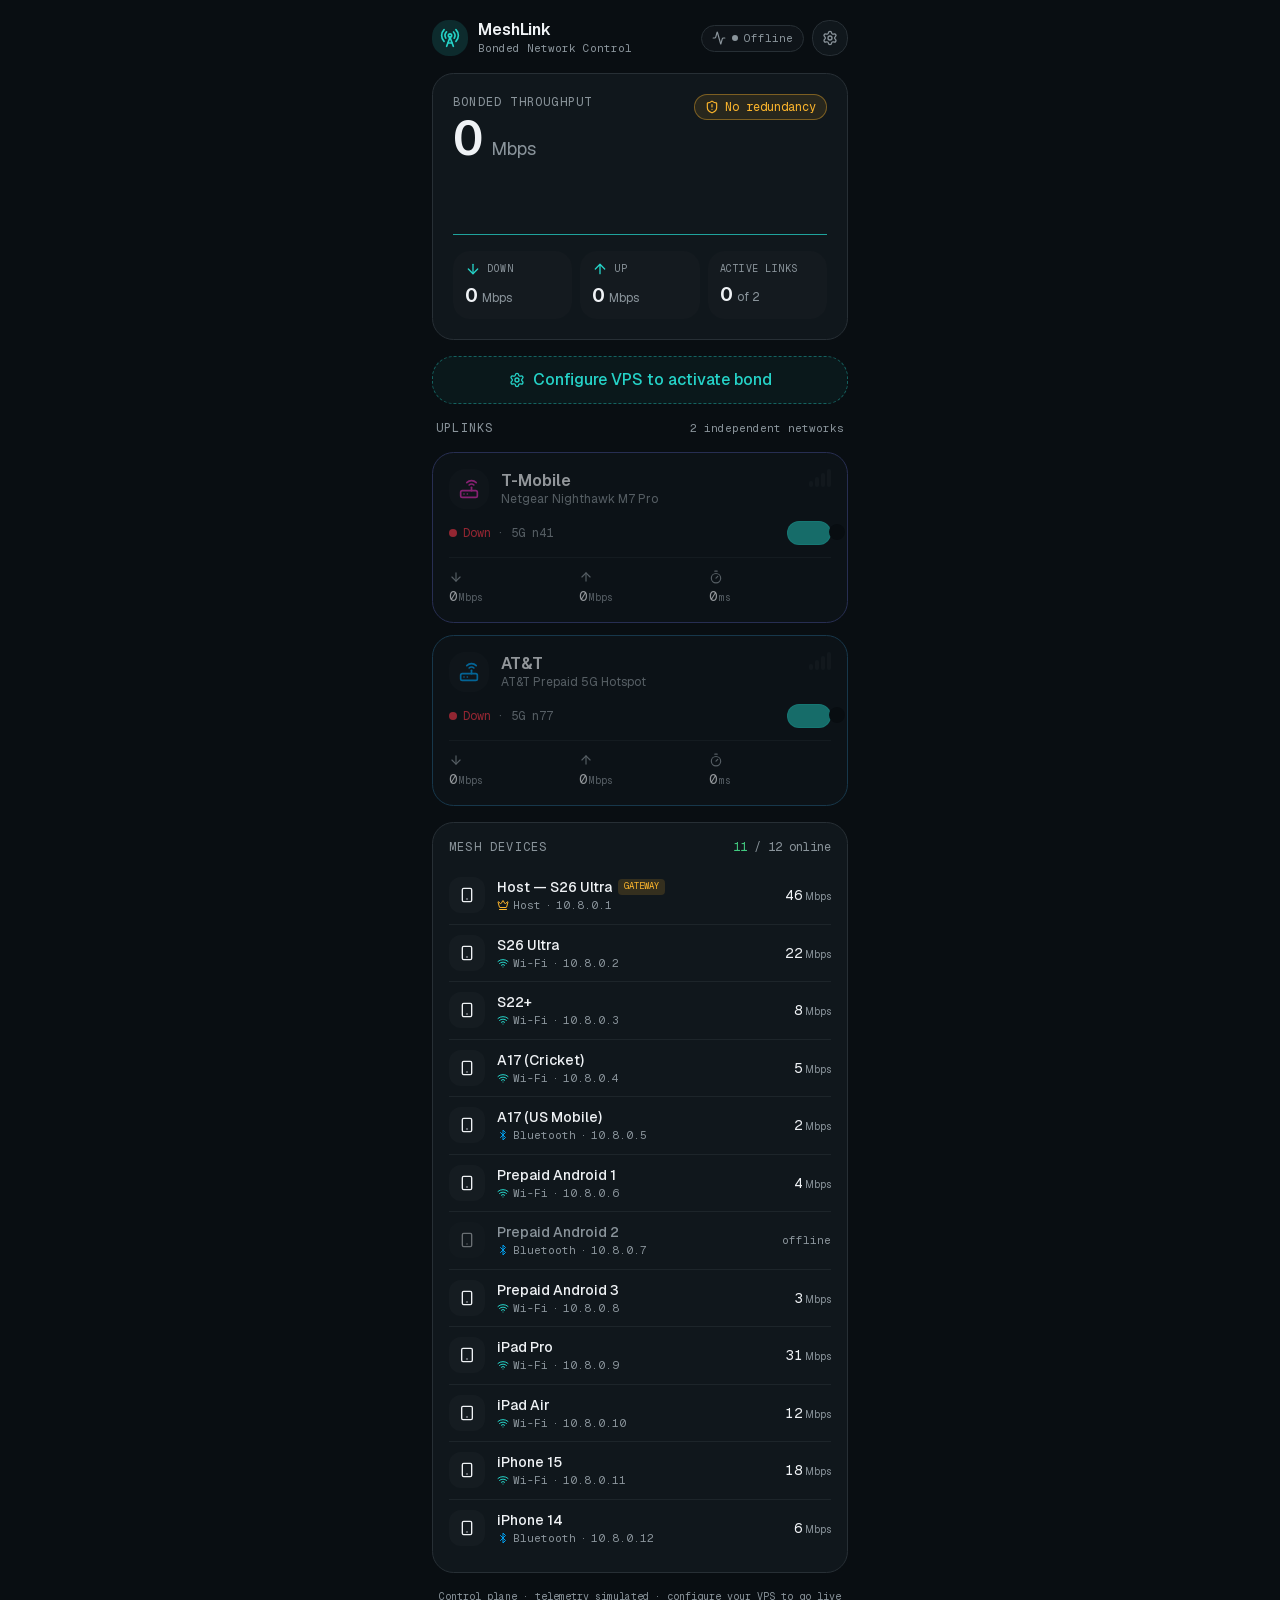
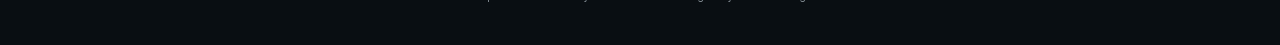
==== out/index.html @ 4b80f6b7 "feat: enhance Android VPN tunnel setup and update patch script Updated 'BondVpnService.kt' to use An" ====
<!DOCTYPE html><html lang="en" class="dark bg-background geist_dd5f33c6-module__WggDGG__variable geist_mono_d6617093-module__z61v7q__variable"><head><meta charSet="utf-8"/><meta name="viewport" content="width=device-width, initial-scale=1, maximum-scale=1, user-scalable=no"/><link rel="preload" href="./_next/static/media/797e433ab948586e-s.p.08e28id.o-okb.woff2" as="font" crossorigin="" type="font/woff2"/><link rel="preload" href="./_next/static/media/caa3a2e1cccd8315-s.p.09~u27dqhyhd6.woff2" as="font" crossorigin="" type="font/woff2"/><link rel="stylesheet" href="./_next/static/chunks/0x6lyg2rw_~c0.css" data-precedence="next"/><link rel="preload" as="script" fetchPriority="low" href="./_next/static/chunks/0lqt45ziap28-.js"/><script src="./_next/static/chunks/04jsm4.d-ooh7.js" async=""></script><script src="./_next/static/chunks/0_8i78av9bj~m.js" async=""></script><script src="./_next/static/chunks/0umu3-2ef2l5r.js" async=""></script><script src="./_next/static/chunks/turbopack-04miz237z_juo.js" async=""></script><script src="./_next/static/chunks/14plh3vhmgxn7.js" async=""></script><script src="./_next/static/chunks/0ty0.923-lts6.js" async=""></script><script src="./_next/static/chunks/0nugikmotrlh_.js" async=""></script><link rel="expect" href="#_R_" blocking="render"/><meta name="next-size-adjust" content=""/><meta name="theme-color" content="#0b1220"/><meta name="color-scheme" content="dark"/><title>MeshLink — Bonded Network Control</title><meta name="description" content="Control plane for a bonded cellular mesh: T-Mobile + AT&amp;T uplinks aggregated with seamless failover across all your devices."/><link rel="manifest" href="/manifest.json"/><meta name="generator" content="v0.app"/><meta name="mobile-web-app-capable" content="yes"/><meta name="apple-mobile-web-app-title" content="MeshLink"/><meta name="apple-mobile-web-app-status-bar-style" content="black-translucent"/><script src="./_next/static/chunks/03~yq9q893hmn.js" noModule=""></script></head><body class="font-sans antialiased"><div hidden=""><!--$--><!--/$--></div><main class="min-h-dvh bg-background"><div class="mx-auto flex min-h-dvh w-full max-w-md flex-col gap-4 px-4 pb-10 pt-5"><header class="flex items-center justify-between"><div class="flex items-center gap-2.5"><div class="flex size-9 items-center justify-center rounded-xl bg-primary/15"><svg xmlns="http://www.w3.org/2000/svg" width="24" height="24" viewBox="0 0 24 24" fill="none" stroke="currentColor" stroke-width="2" stroke-linecap="round" stroke-linejoin="round" class="lucide lucide-radio-tower size-5 text-primary" aria-hidden="true"><path d="M4.9 16.1C1 12.2 1 5.8 4.9 1.9"></path><path d="M7.8 4.7a6.14 6.14 0 0 0-.8 7.5"></path><circle cx="12" cy="9" r="2"></circle><path d="M16.2 4.8c2 2 2.26 5.11.8 7.47"></path><path d="M19.1 1.9a9.96 9.96 0 0 1 0 14.1"></path><path d="M9.5 18h5"></path><path d="m8 22 4-11 4 11"></path></svg></div><div><h1 class="text-base font-semibold leading-tight">MeshLink</h1><p class="font-mono text-[11px] text-muted-foreground">Bonded Network Control</p></div></div><div class="flex items-center gap-2"><span class="inline-flex items-center gap-1.5 rounded-full border px-2.5 py-1 font-mono text-[11px] border-border bg-muted/40 text-muted-foreground"><svg xmlns="http://www.w3.org/2000/svg" width="24" height="24" viewBox="0 0 24 24" fill="none" stroke="currentColor" stroke-width="2" stroke-linecap="round" stroke-linejoin="round" class="lucide lucide-activity size-3.5" aria-hidden="true"><path d="M22 12h-2.48a2 2 0 0 0-1.93 1.46l-2.35 8.36a.25.25 0 0 1-.48 0L9.24 2.18a.25.25 0 0 0-.48 0l-2.35 8.36A2 2 0 0 1 4.49 12H2"></path></svg><span class="size-1.5 rounded-full bg-muted-foreground"></span>Offline</span><button type="button" aria-label="Connection settings" class="flex size-9 items-center justify-center rounded-xl border border-border bg-card text-muted-foreground transition-colors hover:text-foreground"><svg xmlns="http://www.w3.org/2000/svg" width="24" height="24" viewBox="0 0 24 24" fill="none" stroke="currentColor" stroke-width="2" stroke-linecap="round" stroke-linejoin="round" class="lucide lucide-settings size-4" aria-hidden="true"><path d="M9.671 4.136a2.34 2.34 0 0 1 4.659 0 2.34 2.34 0 0 0 3.319 1.915 2.34 2.34 0 0 1 2.33 4.033 2.34 2.34 0 0 0 0 3.831 2.34 2.34 0 0 1-2.33 4.033 2.34 2.34 0 0 0-3.319 1.915 2.34 2.34 0 0 1-4.659 0 2.34 2.34 0 0 0-3.32-1.915 2.34 2.34 0 0 1-2.33-4.033 2.34 2.34 0 0 0 0-3.831A2.34 2.34 0 0 1 6.35 6.051a2.34 2.34 0 0 0 3.319-1.915"></path><circle cx="12" cy="12" r="3"></circle></svg></button></div></header><section class="rounded-2xl border border-border bg-card p-5"><div class="flex items-start justify-between gap-3"><div><p class="font-mono text-xs uppercase tracking-widest text-muted-foreground">Bonded Throughput</p><div class="mt-1 flex items-baseline gap-2"><span class="text-5xl font-semibold tabular-nums text-foreground">0</span><span class="text-lg text-muted-foreground">Mbps</span></div></div><span class="inline-flex items-center gap-1.5 rounded-full border px-2.5 py-1 font-mono text-xs border-warning/40 bg-warning/10 text-warning"><svg xmlns="http://www.w3.org/2000/svg" width="24" height="24" viewBox="0 0 24 24" fill="none" stroke="currentColor" stroke-width="2" stroke-linecap="round" stroke-linejoin="round" class="lucide lucide-shield-alert size-3.5" aria-hidden="true"><path d="M20 13c0 5-3.5 7.5-7.66 8.95a1 1 0 0 1-.67-.01C7.5 20.5 4 18 4 13V6a1 1 0 0 1 1-1c2 0 4.5-1.2 6.24-2.72a1.17 1.17 0 0 1 1.52 0C14.51 3.81 17 5 19 5a1 1 0 0 1 1 1z"></path><path d="M12 8v4"></path><path d="M12 16h.01"></path></svg>No redundancy</span></div><div class="mt-4 h-14 w-full"><svg viewBox="0 0 100 40" preserveAspectRatio="none" class="h-full w-full" role="img" aria-label="Aggregate throughput over time"><defs><linearGradient id="tp-fill" x1="0" y1="0" x2="0" y2="1"><stop offset="0%" stop-color="var(--primary)" stop-opacity="0.35"></stop><stop offset="100%" stop-color="var(--primary)" stop-opacity="0"></stop></linearGradient></defs><path d="M0,40 L0.00,40.00 L2.56,40.00 L5.13,40.00 L7.69,40.00 L10.26,40.00 L12.82,40.00 L15.38,40.00 L17.95,40.00 L20.51,40.00 L23.08,40.00 L25.64,40.00 L28.21,40.00 L30.77,40.00 L33.33,40.00 L35.90,40.00 L38.46,40.00 L41.03,40.00 L43.59,40.00 L46.15,40.00 L48.72,40.00 L51.28,40.00 L53.85,40.00 L56.41,40.00 L58.97,40.00 L61.54,40.00 L64.10,40.00 L66.67,40.00 L69.23,40.00 L71.79,40.00 L74.36,40.00 L76.92,40.00 L79.49,40.00 L82.05,40.00 L84.62,40.00 L87.18,40.00 L89.74,40.00 L92.31,40.00 L94.87,40.00 L97.44,40.00 L100.00,40.00 L100,40 Z" fill="url(#tp-fill)"></path><path d="M0.00,40.00 L2.56,40.00 L5.13,40.00 L7.69,40.00 L10.26,40.00 L12.82,40.00 L15.38,40.00 L17.95,40.00 L20.51,40.00 L23.08,40.00 L25.64,40.00 L28.21,40.00 L30.77,40.00 L33.33,40.00 L35.90,40.00 L38.46,40.00 L41.03,40.00 L43.59,40.00 L46.15,40.00 L48.72,40.00 L51.28,40.00 L53.85,40.00 L56.41,40.00 L58.97,40.00 L61.54,40.00 L64.10,40.00 L66.67,40.00 L69.23,40.00 L71.79,40.00 L74.36,40.00 L76.92,40.00 L79.49,40.00 L82.05,40.00 L84.62,40.00 L87.18,40.00 L89.74,40.00 L92.31,40.00 L94.87,40.00 L97.44,40.00 L100.00,40.00" fill="none" stroke="var(--primary)" stroke-width="1.5" vector-effect="non-scaling-stroke" stroke-linejoin="round" stroke-linecap="round"></path></svg></div><div class="mt-4 grid grid-cols-3 gap-2"><div class="rounded-xl bg-muted/40 px-3 py-2.5"><div class="flex items-center gap-1.5"><svg xmlns="http://www.w3.org/2000/svg" width="24" height="24" viewBox="0 0 24 24" fill="none" stroke="currentColor" stroke-width="2" stroke-linecap="round" stroke-linejoin="round" class="lucide lucide-arrow-down size-4 text-primary" aria-hidden="true"><path d="M12 5v14"></path><path d="m19 12-7 7-7-7"></path></svg><span class="font-mono text-[10px] uppercase tracking-wider text-muted-foreground">Down</span></div><div class="mt-1 flex items-baseline gap-1"><span class="text-xl font-semibold tabular-nums">0</span><span class="text-xs text-muted-foreground">Mbps</span></div></div><div class="rounded-xl bg-muted/40 px-3 py-2.5"><div class="flex items-center gap-1.5"><svg xmlns="http://www.w3.org/2000/svg" width="24" height="24" viewBox="0 0 24 24" fill="none" stroke="currentColor" stroke-width="2" stroke-linecap="round" stroke-linejoin="round" class="lucide lucide-arrow-up size-4 text-primary" aria-hidden="true"><path d="m5 12 7-7 7 7"></path><path d="M12 19V5"></path></svg><span class="font-mono text-[10px] uppercase tracking-wider text-muted-foreground">Up</span></div><div class="mt-1 flex items-baseline gap-1"><span class="text-xl font-semibold tabular-nums">0</span><span class="text-xs text-muted-foreground">Mbps</span></div></div><div class="rounded-xl bg-muted/40 px-3 py-2.5"><div class="flex items-center gap-1.5"><span class="font-mono text-[10px] uppercase tracking-wider text-muted-foreground">Active links</span></div><div class="mt-1 flex items-baseline gap-1"><span class="text-xl font-semibold tabular-nums">0</span><span class="text-xs text-muted-foreground">of 2</span></div></div></div></section><button type="button" class="flex h-12 w-full items-center justify-center gap-2 rounded-2xl border border-dashed border-primary/40 bg-primary/5 font-medium text-primary transition-colors hover:bg-primary/10"><svg xmlns="http://www.w3.org/2000/svg" width="24" height="24" viewBox="0 0 24 24" fill="none" stroke="currentColor" stroke-width="2" stroke-linecap="round" stroke-linejoin="round" class="lucide lucide-settings size-4" aria-hidden="true"><path d="M9.671 4.136a2.34 2.34 0 0 1 4.659 0 2.34 2.34 0 0 0 3.319 1.915 2.34 2.34 0 0 1 2.33 4.033 2.34 2.34 0 0 0 0 3.831 2.34 2.34 0 0 1-2.33 4.033 2.34 2.34 0 0 0-3.319 1.915 2.34 2.34 0 0 1-4.659 0 2.34 2.34 0 0 0-3.32-1.915 2.34 2.34 0 0 1-2.33-4.033 2.34 2.34 0 0 0 0-3.831A2.34 2.34 0 0 1 6.35 6.051a2.34 2.34 0 0 0 3.319-1.915"></path><circle cx="12" cy="12" r="3"></circle></svg>Configure VPS to activate bond</button><div class="flex items-center justify-between px-1"><h2 class="font-mono text-xs uppercase tracking-widest text-muted-foreground">Uplinks</h2><span class="font-mono text-[11px] text-muted-foreground">2 independent networks</span></div><div class="flex flex-col gap-3 transition-opacity opacity-60"><article class="rounded-2xl border bg-card p-4 transition-opacity" style="border-color:color-mix(in oklch, var(--tmobile) 35%, var(--border))"><div class="flex items-start justify-between gap-3"><div class="flex items-center gap-3"><div class="flex size-10 items-center justify-center rounded-xl bg-muted/60"><svg xmlns="http://www.w3.org/2000/svg" width="24" height="24" viewBox="0 0 24 24" fill="none" stroke="currentColor" stroke-width="2" stroke-linecap="round" stroke-linejoin="round" class="lucide lucide-router size-5 text-tmobile" aria-hidden="true"><rect width="20" height="8" x="2" y="14" rx="2"></rect><path d="M6.01 18H6"></path><path d="M10.01 18H10"></path><path d="M15 10v4"></path><path d="M17.84 7.17a4 4 0 0 0-5.66 0"></path><path d="M20.66 4.34a8 8 0 0 0-11.31 0"></path></svg></div><div><h3 class="font-semibold leading-tight">T-Mobile</h3><p class="text-xs text-muted-foreground">Netgear Nighthawk M7 Pro</p></div></div><div class="flex items-end gap-0.5" aria-label="Signal 0%"><span class="w-1 rounded-full transition-colors bg-muted" style="height:6px"></span><span class="w-1 rounded-full transition-colors bg-muted" style="height:10px"></span><span class="w-1 rounded-full transition-colors bg-muted" style="height:14px"></span><span class="w-1 rounded-full transition-colors bg-muted" style="height:18px"></span></div></div><div class="mt-3 flex items-center justify-between"><span class="inline-flex items-center gap-1.5 font-mono text-xs text-destructive"><span class="size-2 rounded-full bg-destructive"></span>Down<span class="text-muted-foreground">· <!-- -->5G n41</span></span><button type="button" role="switch" aria-checked="true" aria-label="Toggle T-Mobile uplink" class="relative h-6 w-11 shrink-0 rounded-full border transition-colors border-primary/50 bg-primary/80"><span class="absolute top-0.5 size-4 rounded-full bg-background transition-transform translate-x-5"></span></button></div><div class="mt-3 grid grid-cols-3 gap-2 border-t border-border/60 pt-3 font-mono"><div class="flex flex-col gap-0.5"><span class="text-muted-foreground"><svg xmlns="http://www.w3.org/2000/svg" width="24" height="24" viewBox="0 0 24 24" fill="none" stroke="currentColor" stroke-width="2" stroke-linecap="round" stroke-linejoin="round" class="lucide lucide-arrow-down size-3.5" aria-hidden="true"><path d="M12 5v14"></path><path d="m19 12-7 7-7-7"></path></svg></span><span class="text-sm tabular-nums text-foreground">0<span class="ml-0.5 text-[10px] text-muted-foreground">Mbps</span></span></div><div class="flex flex-col gap-0.5"><span class="text-muted-foreground"><svg xmlns="http://www.w3.org/2000/svg" width="24" height="24" viewBox="0 0 24 24" fill="none" stroke="currentColor" stroke-width="2" stroke-linecap="round" stroke-linejoin="round" class="lucide lucide-arrow-up size-3.5" aria-hidden="true"><path d="m5 12 7-7 7 7"></path><path d="M12 19V5"></path></svg></span><span class="text-sm tabular-nums text-foreground">0<span class="ml-0.5 text-[10px] text-muted-foreground">Mbps</span></span></div><div class="flex flex-col gap-0.5"><span class="text-muted-foreground"><svg xmlns="http://www.w3.org/2000/svg" width="24" height="24" viewBox="0 0 24 24" fill="none" stroke="currentColor" stroke-width="2" stroke-linecap="round" stroke-linejoin="round" class="lucide lucide-timer size-3.5" aria-hidden="true"><line x1="10" x2="14" y1="2" y2="2"></line><line x1="12" x2="15" y1="14" y2="11"></line><circle cx="12" cy="14" r="8"></circle></svg></span><span class="text-sm tabular-nums text-foreground">0<span class="ml-0.5 text-[10px] text-muted-foreground">ms</span></span></div></div></article><article class="rounded-2xl border bg-card p-4 transition-opacity" style="border-color:color-mix(in oklch, var(--att) 35%, var(--border))"><div class="flex items-start justify-between gap-3"><div class="flex items-center gap-3"><div class="flex size-10 items-center justify-center rounded-xl bg-muted/60"><svg xmlns="http://www.w3.org/2000/svg" width="24" height="24" viewBox="0 0 24 24" fill="none" stroke="currentColor" stroke-width="2" stroke-linecap="round" stroke-linejoin="round" class="lucide lucide-router size-5 text-att" aria-hidden="true"><rect width="20" height="8" x="2" y="14" rx="2"></rect><path d="M6.01 18H6"></path><path d="M10.01 18H10"></path><path d="M15 10v4"></path><path d="M17.84 7.17a4 4 0 0 0-5.66 0"></path><path d="M20.66 4.34a8 8 0 0 0-11.31 0"></path></svg></div><div><h3 class="font-semibold leading-tight">AT&amp;T</h3><p class="text-xs text-muted-foreground">AT&amp;T Prepaid 5G Hotspot</p></div></div><div class="flex items-end gap-0.5" aria-label="Signal 0%"><span class="w-1 rounded-full transition-colors bg-muted" style="height:6px"></span><span class="w-1 rounded-full transition-colors bg-muted" style="height:10px"></span><span class="w-1 rounded-full transition-colors bg-muted" style="height:14px"></span><span class="w-1 rounded-full transition-colors bg-muted" style="height:18px"></span></div></div><div class="mt-3 flex items-center justify-between"><span class="inline-flex items-center gap-1.5 font-mono text-xs text-destructive"><span class="size-2 rounded-full bg-destructive"></span>Down<span class="text-muted-foreground">· <!-- -->5G n77</span></span><button type="button" role="switch" aria-checked="true" aria-label="Toggle AT&amp;T uplink" class="relative h-6 w-11 shrink-0 rounded-full border transition-colors border-primary/50 bg-primary/80"><span class="absolute top-0.5 size-4 rounded-full bg-background transition-transform translate-x-5"></span></button></div><div class="mt-3 grid grid-cols-3 gap-2 border-t border-border/60 pt-3 font-mono"><div class="flex flex-col gap-0.5"><span class="text-muted-foreground"><svg xmlns="http://www.w3.org/2000/svg" width="24" height="24" viewBox="0 0 24 24" fill="none" stroke="currentColor" stroke-width="2" stroke-linecap="round" stroke-linejoin="round" class="lucide lucide-arrow-down size-3.5" aria-hidden="true"><path d="M12 5v14"></path><path d="m19 12-7 7-7-7"></path></svg></span><span class="text-sm tabular-nums text-foreground">0<span class="ml-0.5 text-[10px] text-muted-foreground">Mbps</span></span></div><div class="flex flex-col gap-0.5"><span class="text-muted-foreground"><svg xmlns="http://www.w3.org/2000/svg" width="24" height="24" viewBox="0 0 24 24" fill="none" stroke="currentColor" stroke-width="2" stroke-linecap="round" stroke-linejoin="round" class="lucide lucide-arrow-up size-3.5" aria-hidden="true"><path d="m5 12 7-7 7 7"></path><path d="M12 19V5"></path></svg></span><span class="text-sm tabular-nums text-foreground">0<span class="ml-0.5 text-[10px] text-muted-foreground">Mbps</span></span></div><div class="flex flex-col gap-0.5"><span class="text-muted-foreground"><svg xmlns="http://www.w3.org/2000/svg" width="24" height="24" viewBox="0 0 24 24" fill="none" stroke="currentColor" stroke-width="2" stroke-linecap="round" stroke-linejoin="round" class="lucide lucide-timer size-3.5" aria-hidden="true"><line x1="10" x2="14" y1="2" y2="2"></line><line x1="12" x2="15" y1="14" y2="11"></line><circle cx="12" cy="14" r="8"></circle></svg></span><span class="text-sm tabular-nums text-foreground">0<span class="ml-0.5 text-[10px] text-muted-foreground">ms</span></span></div></div></article></div><section class="rounded-2xl border border-border bg-card p-4"><header class="flex items-center justify-between"><h2 class="font-mono text-xs uppercase tracking-widest text-muted-foreground">Mesh Devices</h2><span class="font-mono text-xs text-muted-foreground"><span class="text-success">11</span> / <!-- -->12<!-- --> online</span></header><ul class="mt-3 divide-y divide-border/60"><li class="flex items-center gap-3 py-2.5"><div class="flex size-9 items-center justify-center rounded-lg bg-muted/60"><svg xmlns="http://www.w3.org/2000/svg" width="24" height="24" viewBox="0 0 24 24" fill="none" stroke="currentColor" stroke-width="2" stroke-linecap="round" stroke-linejoin="round" class="lucide lucide-smartphone size-4 text-foreground" aria-hidden="true"><rect width="14" height="20" x="5" y="2" rx="2" ry="2"></rect><path d="M12 18h.01"></path></svg></div><div class="min-w-0 flex-1"><div class="flex items-center gap-1.5"><p class="truncate text-sm font-medium">Host — S26 Ultra</p><span class="rounded bg-warning/15 px-1.5 py-px font-mono text-[9px] uppercase text-warning">gateway</span></div><p class="flex items-center gap-1 font-mono text-[11px] text-muted-foreground"><svg xmlns="http://www.w3.org/2000/svg" width="24" height="24" viewBox="0 0 24 24" fill="none" stroke="currentColor" stroke-width="2" stroke-linecap="round" stroke-linejoin="round" class="lucide lucide-crown size-3 text-warning" aria-hidden="true"><path d="M11.562 3.266a.5.5 0 0 1 .876 0L15.39 8.87a1 1 0 0 0 1.516.294L21.183 5.5a.5.5 0 0 1 .798.519l-2.834 10.246a1 1 0 0 1-.956.734H5.81a1 1 0 0 1-.957-.734L2.02 6.02a.5.5 0 0 1 .798-.519l4.276 3.664a1 1 0 0 0 1.516-.294z"></path><path d="M5 21h14"></path></svg>Host<span aria-hidden="true">·</span>10.8.0.1</p></div><div class="text-right"><p class="text-sm tabular-nums">46<span class="ml-0.5 text-[10px] text-muted-foreground">Mbps</span></p></div></li><li class="flex items-center gap-3 py-2.5"><div class="flex size-9 items-center justify-center rounded-lg bg-muted/60"><svg xmlns="http://www.w3.org/2000/svg" width="24" height="24" viewBox="0 0 24 24" fill="none" stroke="currentColor" stroke-width="2" stroke-linecap="round" stroke-linejoin="round" class="lucide lucide-smartphone size-4 text-foreground" aria-hidden="true"><rect width="14" height="20" x="5" y="2" rx="2" ry="2"></rect><path d="M12 18h.01"></path></svg></div><div class="min-w-0 flex-1"><div class="flex items-center gap-1.5"><p class="truncate text-sm font-medium">S26 Ultra</p></div><p class="flex items-center gap-1 font-mono text-[11px] text-muted-foreground"><svg xmlns="http://www.w3.org/2000/svg" width="24" height="24" viewBox="0 0 24 24" fill="none" stroke="currentColor" stroke-width="2" stroke-linecap="round" stroke-linejoin="round" class="lucide lucide-wifi size-3 text-primary" aria-hidden="true"><path d="M12 20h.01"></path><path d="M2 8.82a15 15 0 0 1 20 0"></path><path d="M5 12.859a10 10 0 0 1 14 0"></path><path d="M8.5 16.429a5 5 0 0 1 7 0"></path></svg>Wi-Fi<span aria-hidden="true">·</span>10.8.0.2</p></div><div class="text-right"><p class="text-sm tabular-nums">22<span class="ml-0.5 text-[10px] text-muted-foreground">Mbps</span></p></div></li><li class="flex items-center gap-3 py-2.5"><div class="flex size-9 items-center justify-center rounded-lg bg-muted/60"><svg xmlns="http://www.w3.org/2000/svg" width="24" height="24" viewBox="0 0 24 24" fill="none" stroke="currentColor" stroke-width="2" stroke-linecap="round" stroke-linejoin="round" class="lucide lucide-smartphone size-4 text-foreground" aria-hidden="true"><rect width="14" height="20" x="5" y="2" rx="2" ry="2"></rect><path d="M12 18h.01"></path></svg></div><div class="min-w-0 flex-1"><div class="flex items-center gap-1.5"><p class="truncate text-sm font-medium">S22+</p></div><p class="flex items-center gap-1 font-mono text-[11px] text-muted-foreground"><svg xmlns="http://www.w3.org/2000/svg" width="24" height="24" viewBox="0 0 24 24" fill="none" stroke="currentColor" stroke-width="2" stroke-linecap="round" stroke-linejoin="round" class="lucide lucide-wifi size-3 text-primary" aria-hidden="true"><path d="M12 20h.01"></path><path d="M2 8.82a15 15 0 0 1 20 0"></path><path d="M5 12.859a10 10 0 0 1 14 0"></path><path d="M8.5 16.429a5 5 0 0 1 7 0"></path></svg>Wi-Fi<span aria-hidden="true">·</span>10.8.0.3</p></div><div class="text-right"><p class="text-sm tabular-nums">8<span class="ml-0.5 text-[10px] text-muted-foreground">Mbps</span></p></div></li><li class="flex items-center gap-3 py-2.5"><div class="flex size-9 items-center justify-center rounded-lg bg-muted/60"><svg xmlns="http://www.w3.org/2000/svg" width="24" height="24" viewBox="0 0 24 24" fill="none" stroke="currentColor" stroke-width="2" stroke-linecap="round" stroke-linejoin="round" class="lucide lucide-smartphone size-4 text-foreground" aria-hidden="true"><rect width="14" height="20" x="5" y="2" rx="2" ry="2"></rect><path d="M12 18h.01"></path></svg></div><div class="min-w-0 flex-1"><div class="flex items-center gap-1.5"><p class="truncate text-sm font-medium">A17 (Cricket)</p></div><p class="flex items-center gap-1 font-mono text-[11px] text-muted-foreground"><svg xmlns="http://www.w3.org/2000/svg" width="24" height="24" viewBox="0 0 24 24" fill="none" stroke="currentColor" stroke-width="2" stroke-linecap="round" stroke-linejoin="round" class="lucide lucide-wifi size-3 text-primary" aria-hidden="true"><path d="M12 20h.01"></path><path d="M2 8.82a15 15 0 0 1 20 0"></path><path d="M5 12.859a10 10 0 0 1 14 0"></path><path d="M8.5 16.429a5 5 0 0 1 7 0"></path></svg>Wi-Fi<span aria-hidden="true">·</span>10.8.0.4</p></div><div class="text-right"><p class="text-sm tabular-nums">5<span class="ml-0.5 text-[10px] text-muted-foreground">Mbps</span></p></div></li><li class="flex items-center gap-3 py-2.5"><div class="flex size-9 items-center justify-center rounded-lg bg-muted/60"><svg xmlns="http://www.w3.org/2000/svg" width="24" height="24" viewBox="0 0 24 24" fill="none" stroke="currentColor" stroke-width="2" stroke-linecap="round" stroke-linejoin="round" class="lucide lucide-smartphone size-4 text-foreground" aria-hidden="true"><rect width="14" height="20" x="5" y="2" rx="2" ry="2"></rect><path d="M12 18h.01"></path></svg></div><div class="min-w-0 flex-1"><div class="flex items-center gap-1.5"><p class="truncate text-sm font-medium">A17 (US Mobile)</p></div><p class="flex items-center gap-1 font-mono text-[11px] text-muted-foreground"><svg xmlns="http://www.w3.org/2000/svg" width="24" height="24" viewBox="0 0 24 24" fill="none" stroke="currentColor" stroke-width="2" stroke-linecap="round" stroke-linejoin="round" class="lucide lucide-bluetooth size-3 text-att" aria-hidden="true"><path d="m7 7 10 10-5 5V2l5 5L7 17"></path></svg>Bluetooth<span aria-hidden="true">·</span>10.8.0.5</p></div><div class="text-right"><p class="text-sm tabular-nums">2<span class="ml-0.5 text-[10px] text-muted-foreground">Mbps</span></p></div></li><li class="flex items-center gap-3 py-2.5"><div class="flex size-9 items-center justify-center rounded-lg bg-muted/60"><svg xmlns="http://www.w3.org/2000/svg" width="24" height="24" viewBox="0 0 24 24" fill="none" stroke="currentColor" stroke-width="2" stroke-linecap="round" stroke-linejoin="round" class="lucide lucide-smartphone size-4 text-foreground" aria-hidden="true"><rect width="14" height="20" x="5" y="2" rx="2" ry="2"></rect><path d="M12 18h.01"></path></svg></div><div class="min-w-0 flex-1"><div class="flex items-center gap-1.5"><p class="truncate text-sm font-medium">Prepaid Android 1</p></div><p class="flex items-center gap-1 font-mono text-[11px] text-muted-foreground"><svg xmlns="http://www.w3.org/2000/svg" width="24" height="24" viewBox="0 0 24 24" fill="none" stroke="currentColor" stroke-width="2" stroke-linecap="round" stroke-linejoin="round" class="lucide lucide-wifi size-3 text-primary" aria-hidden="true"><path d="M12 20h.01"></path><path d="M2 8.82a15 15 0 0 1 20 0"></path><path d="M5 12.859a10 10 0 0 1 14 0"></path><path d="M8.5 16.429a5 5 0 0 1 7 0"></path></svg>Wi-Fi<span aria-hidden="true">·</span>10.8.0.6</p></div><div class="text-right"><p class="text-sm tabular-nums">4<span class="ml-0.5 text-[10px] text-muted-foreground">Mbps</span></p></div></li><li class="flex items-center gap-3 py-2.5"><div class="flex size-9 items-center justify-center rounded-lg bg-muted/60 opacity-40"><svg xmlns="http://www.w3.org/2000/svg" width="24" height="24" viewBox="0 0 24 24" fill="none" stroke="currentColor" stroke-width="2" stroke-linecap="round" stroke-linejoin="round" class="lucide lucide-smartphone size-4 text-foreground" aria-hidden="true"><rect width="14" height="20" x="5" y="2" rx="2" ry="2"></rect><path d="M12 18h.01"></path></svg></div><div class="min-w-0 flex-1"><div class="flex items-center gap-1.5"><p class="truncate text-sm font-medium text-muted-foreground">Prepaid Android 2</p></div><p class="flex items-center gap-1 font-mono text-[11px] text-muted-foreground"><svg xmlns="http://www.w3.org/2000/svg" width="24" height="24" viewBox="0 0 24 24" fill="none" stroke="currentColor" stroke-width="2" stroke-linecap="round" stroke-linejoin="round" class="lucide lucide-bluetooth size-3 text-att" aria-hidden="true"><path d="m7 7 10 10-5 5V2l5 5L7 17"></path></svg>Bluetooth<span aria-hidden="true">·</span>10.8.0.7</p></div><div class="text-right"><p class="font-mono text-[11px] text-muted-foreground">offline</p></div></li><li class="flex items-center gap-3 py-2.5"><div class="flex size-9 items-center justify-center rounded-lg bg-muted/60"><svg xmlns="http://www.w3.org/2000/svg" width="24" height="24" viewBox="0 0 24 24" fill="none" stroke="currentColor" stroke-width="2" stroke-linecap="round" stroke-linejoin="round" class="lucide lucide-smartphone size-4 text-foreground" aria-hidden="true"><rect width="14" height="20" x="5" y="2" rx="2" ry="2"></rect><path d="M12 18h.01"></path></svg></div><div class="min-w-0 flex-1"><div class="flex items-center gap-1.5"><p class="truncate text-sm font-medium">Prepaid Android 3</p></div><p class="flex items-center gap-1 font-mono text-[11px] text-muted-foreground"><svg xmlns="http://www.w3.org/2000/svg" width="24" height="24" viewBox="0 0 24 24" fill="none" stroke="currentColor" stroke-width="2" stroke-linecap="round" stroke-linejoin="round" class="lucide lucide-wifi size-3 text-primary" aria-hidden="true"><path d="M12 20h.01"></path><path d="M2 8.82a15 15 0 0 1 20 0"></path><path d="M5 12.859a10 10 0 0 1 14 0"></path><path d="M8.5 16.429a5 5 0 0 1 7 0"></path></svg>Wi-Fi<span aria-hidden="true">·</span>10.8.0.8</p></div><div class="text-right"><p class="text-sm tabular-nums">3<span class="ml-0.5 text-[10px] text-muted-foreground">Mbps</span></p></div></li><li class="flex items-center gap-3 py-2.5"><div class="flex size-9 items-center justify-center rounded-lg bg-muted/60"><svg xmlns="http://www.w3.org/2000/svg" width="24" height="24" viewBox="0 0 24 24" fill="none" stroke="currentColor" stroke-width="2" stroke-linecap="round" stroke-linejoin="round" class="lucide lucide-tablet size-4 text-foreground" aria-hidden="true"><rect width="16" height="20" x="4" y="2" rx="2" ry="2"></rect><line x1="12" x2="12.01" y1="18" y2="18"></line></svg></div><div class="min-w-0 flex-1"><div class="flex items-center gap-1.5"><p class="truncate text-sm font-medium">iPad Pro</p></div><p class="flex items-center gap-1 font-mono text-[11px] text-muted-foreground"><svg xmlns="http://www.w3.org/2000/svg" width="24" height="24" viewBox="0 0 24 24" fill="none" stroke="currentColor" stroke-width="2" stroke-linecap="round" stroke-linejoin="round" class="lucide lucide-wifi size-3 text-primary" aria-hidden="true"><path d="M12 20h.01"></path><path d="M2 8.82a15 15 0 0 1 20 0"></path><path d="M5 12.859a10 10 0 0 1 14 0"></path><path d="M8.5 16.429a5 5 0 0 1 7 0"></path></svg>Wi-Fi<span aria-hidden="true">·</span>10.8.0.9</p></div><div class="text-right"><p class="text-sm tabular-nums">31<span class="ml-0.5 text-[10px] text-muted-foreground">Mbps</span></p></div></li><li class="flex items-center gap-3 py-2.5"><div class="flex size-9 items-center justify-center rounded-lg bg-muted/60"><svg xmlns="http://www.w3.org/2000/svg" width="24" height="24" viewBox="0 0 24 24" fill="none" stroke="currentColor" stroke-width="2" stroke-linecap="round" stroke-linejoin="round" class="lucide lucide-tablet size-4 text-foreground" aria-hidden="true"><rect width="16" height="20" x="4" y="2" rx="2" ry="2"></rect><line x1="12" x2="12.01" y1="18" y2="18"></line></svg></div><div class="min-w-0 flex-1"><div class="flex items-center gap-1.5"><p class="truncate text-sm font-medium">iPad Air</p></div><p class="flex items-center gap-1 font-mono text-[11px] text-muted-foreground"><svg xmlns="http://www.w3.org/2000/svg" width="24" height="24" viewBox="0 0 24 24" fill="none" stroke="currentColor" stroke-width="2" stroke-linecap="round" stroke-linejoin="round" class="lucide lucide-wifi size-3 text-primary" aria-hidden="true"><path d="M12 20h.01"></path><path d="M2 8.82a15 15 0 0 1 20 0"></path><path d="M5 12.859a10 10 0 0 1 14 0"></path><path d="M8.5 16.429a5 5 0 0 1 7 0"></path></svg>Wi-Fi<span aria-hidden="true">·</span>10.8.0.10</p></div><div class="text-right"><p class="text-sm tabular-nums">12<span class="ml-0.5 text-[10px] text-muted-foreground">Mbps</span></p></div></li><li class="flex items-center gap-3 py-2.5"><div class="flex size-9 items-center justify-center rounded-lg bg-muted/60"><svg xmlns="http://www.w3.org/2000/svg" width="24" height="24" viewBox="0 0 24 24" fill="none" stroke="currentColor" stroke-width="2" stroke-linecap="round" stroke-linejoin="round" class="lucide lucide-smartphone size-4 text-foreground" aria-hidden="true"><rect width="14" height="20" x="5" y="2" rx="2" ry="2"></rect><path d="M12 18h.01"></path></svg></div><div class="min-w-0 flex-1"><div class="flex items-center gap-1.5"><p class="truncate text-sm font-medium">iPhone 15</p></div><p class="flex items-center gap-1 font-mono text-[11px] text-muted-foreground"><svg xmlns="http://www.w3.org/2000/svg" width="24" height="24" viewBox="0 0 24 24" fill="none" stroke="currentColor" stroke-width="2" stroke-linecap="round" stroke-linejoin="round" class="lucide lucide-wifi size-3 text-primary" aria-hidden="true"><path d="M12 20h.01"></path><path d="M2 8.82a15 15 0 0 1 20 0"></path><path d="M5 12.859a10 10 0 0 1 14 0"></path><path d="M8.5 16.429a5 5 0 0 1 7 0"></path></svg>Wi-Fi<span aria-hidden="true">·</span>10.8.0.11</p></div><div class="text-right"><p class="text-sm tabular-nums">18<span class="ml-0.5 text-[10px] text-muted-foreground">Mbps</span></p></div></li><li class="flex items-center gap-3 py-2.5"><div class="flex size-9 items-center justify-center rounded-lg bg-muted/60"><svg xmlns="http://www.w3.org/2000/svg" width="24" height="24" viewBox="0 0 24 24" fill="none" stroke="currentColor" stroke-width="2" stroke-linecap="round" stroke-linejoin="round" class="lucide lucide-smartphone size-4 text-foreground" aria-hidden="true"><rect width="14" height="20" x="5" y="2" rx="2" ry="2"></rect><path d="M12 18h.01"></path></svg></div><div class="min-w-0 flex-1"><div class="flex items-center gap-1.5"><p class="truncate text-sm font-medium">iPhone 14</p></div><p class="flex items-center gap-1 font-mono text-[11px] text-muted-foreground"><svg xmlns="http://www.w3.org/2000/svg" width="24" height="24" viewBox="0 0 24 24" fill="none" stroke="currentColor" stroke-width="2" stroke-linecap="round" stroke-linejoin="round" class="lucide lucide-bluetooth size-3 text-att" aria-hidden="true"><path d="m7 7 10 10-5 5V2l5 5L7 17"></path></svg>Bluetooth<span aria-hidden="true">·</span>10.8.0.12</p></div><div class="text-right"><p class="text-sm tabular-nums">6<span class="ml-0.5 text-[10px] text-muted-foreground">Mbps</span></p></div></li></ul></section><p class="px-1 text-center font-mono text-[10px] leading-relaxed text-muted-foreground">Control plane · telemetry simulated · configure your VPS to go live</p></div></main><!--$--><!--/$--><!--$!--><template data-dgst="BAILOUT_TO_CLIENT_SIDE_RENDERING"></template><!--/$--><script src="./_next/static/chunks/0lqt45ziap28-.js" id="_R_" async=""></script><script>(self.__next_f=self.__next_f||[]).push([0])</script><script>self.__next_f.push([1,"1:\"$Sreact.fragment\"\n2:I[12224,[\"./_next/static/chunks/14plh3vhmgxn7.js\",\"./_next/static/chunks/0ty0.923-lts6.js\"],\"default\"]\n3:I[67689,[\"./_next/static/chunks/14plh3vhmgxn7.js\",\"./_next/static/chunks/0ty0.923-lts6.js\"],\"default\"]\n4:I[49933,[\"./_next/static/chunks/14plh3vhmgxn7.js\",\"./_next/static/chunks/0ty0.923-lts6.js\"],\"Analytics\"]\n5:I[47544,[\"./_next/static/chunks/14plh3vhmgxn7.js\",\"./_next/static/chunks/0ty0.923-lts6.js\",\"./_next/static/chunks/0nugikmotrlh_.js\"],\"Dashboard\"]\n6:I[76779,[\"./_next/static/chunks/14plh3vhmgxn7.js\",\"./_next/static/chunks/0ty0.923-lts6.js\"],\"OutletBoundary\"]\n7:\"$Sreact.suspense\"\n9:I[76779,[\"./_next/static/chunks/14plh3vhmgxn7.js\",\"./_next/static/chunks/0ty0.923-lts6.js\"],\"ViewportBoundary\"]\nb:I[76779,[\"./_next/static/chunks/14plh3vhmgxn7.js\",\"./_next/static/chunks/0ty0.923-lts6.js\"],\"MetadataBoundary\"]\nd:I[77663,[\"./_next/static/chunks/14plh3vhmgxn7.js\",\"./_next/static/chunks/0ty0.923-lts6.js\"],\"default\",1]\n:HL[\"./_next/static/chunks/0x6lyg2rw_~c0.css\",\"style\"]\n:HL[\"./_next/static/media/797e433ab948586e-s.p.08e28id.o-okb.woff2\",\"font\",{\"crossOrigin\":\"\",\"type\":\"font/woff2\"}]\n:HL[\"./_next/static/media/caa3a2e1cccd8315-s.p.09~u27dqhyhd6.woff2\",\"font\",{\"crossOrigin\":\"\",\"type\":\"font/woff2\"}]\n"])</script><script>self.__next_f.push([1,"0:{\"P\":null,\"c\":[\"\",\"\"],\"q\":\"\",\"i\":false,\"f\":[[[\"\",{\"children\":[\"__PAGE__\",{}]},\"$undefined\",\"$undefined\",16],[[\"$\",\"$1\",\"c\",{\"children\":[[[\"$\",\"link\",\"0\",{\"rel\":\"stylesheet\",\"href\":\"./_next/static/chunks/0x6lyg2rw_~c0.css\",\"precedence\":\"next\",\"crossOrigin\":\"$undefined\",\"nonce\":\"$undefined\"}],[\"$\",\"script\",\"script-0\",{\"src\":\"./_next/static/chunks/14plh3vhmgxn7.js\",\"async\":true,\"nonce\":\"$undefined\"}],[\"$\",\"script\",\"script-1\",{\"src\":\"./_next/static/chunks/0ty0.923-lts6.js\",\"async\":true,\"nonce\":\"$undefined\"}]],[\"$\",\"html\",null,{\"lang\":\"en\",\"className\":\"dark bg-background geist_dd5f33c6-module__WggDGG__variable geist_mono_d6617093-module__z61v7q__variable\",\"children\":[\"$\",\"body\",null,{\"className\":\"font-sans antialiased\",\"children\":[[\"$\",\"$L2\",null,{\"parallelRouterKey\":\"children\",\"error\":\"$undefined\",\"errorStyles\":\"$undefined\",\"errorScripts\":\"$undefined\",\"template\":[\"$\",\"$L3\",null,{}],\"templateStyles\":\"$undefined\",\"templateScripts\":\"$undefined\",\"notFound\":[[[\"$\",\"title\",null,{\"children\":\"404: This page could not be found.\"}],[\"$\",\"div\",null,{\"style\":{\"fontFamily\":\"system-ui,\\\"Segoe UI\\\",Roboto,Helvetica,Arial,sans-serif,\\\"Apple Color Emoji\\\",\\\"Segoe UI Emoji\\\"\",\"height\":\"100vh\",\"textAlign\":\"center\",\"display\":\"flex\",\"flexDirection\":\"column\",\"alignItems\":\"center\",\"justifyContent\":\"center\"},\"children\":[\"$\",\"div\",null,{\"children\":[[\"$\",\"style\",null,{\"dangerouslySetInnerHTML\":{\"__html\":\"body{color:#000;background:#fff;margin:0}.next-error-h1{border-right:1px solid rgba(0,0,0,.3)}@media (prefers-color-scheme:dark){body{color:#fff;background:#000}.next-error-h1{border-right:1px solid rgba(255,255,255,.3)}}\"}}],[\"$\",\"h1\",null,{\"className\":\"next-error-h1\",\"style\":{\"display\":\"inline-block\",\"margin\":\"0 20px 0 0\",\"padding\":\"0 23px 0 0\",\"fontSize\":24,\"fontWeight\":500,\"verticalAlign\":\"top\",\"lineHeight\":\"49px\"},\"children\":404}],[\"$\",\"div\",null,{\"style\":{\"display\":\"inline-block\"},\"children\":[\"$\",\"h2\",null,{\"style\":{\"fontSize\":14,\"fontWeight\":400,\"lineHeight\":\"49px\",\"margin\":0},\"children\":\"This page could not be found.\"}]}]]}]}]],[]],\"forbidden\":\"$undefined\",\"unauthorized\":\"$undefined\"}],[\"$\",\"$L4\",null,{}]]}]}]]}],{\"children\":[[\"$\",\"$1\",\"c\",{\"children\":[[\"$\",\"main\",null,{\"className\":\"min-h-dvh bg-background\",\"children\":[\"$\",\"$L5\",null,{}]}],[[\"$\",\"script\",\"script-0\",{\"src\":\"./_next/static/chunks/0nugikmotrlh_.js\",\"async\":true,\"nonce\":\"$undefined\"}]],[\"$\",\"$L6\",null,{\"children\":[\"$\",\"$7\",null,{\"name\":\"Next.MetadataOutlet\",\"children\":\"$@8\"}]}]]}],{},null,false,null]},null,false,null],[\"$\",\"$1\",\"h\",{\"children\":[null,[\"$\",\"$L9\",null,{\"children\":\"$La\"}],[\"$\",\"div\",null,{\"hidden\":true,\"children\":[\"$\",\"$Lb\",null,{\"children\":[\"$\",\"$7\",null,{\"name\":\"Next.Metadata\",\"children\":\"$Lc\"}]}]}],[\"$\",\"meta\",null,{\"name\":\"next-size-adjust\",\"content\":\"\"}]]}],false]],\"m\":\"$undefined\",\"G\":[\"$d\",[[\"$\",\"link\",\"0\",{\"rel\":\"stylesheet\",\"href\":\"./_next/static/chunks/0x6lyg2rw_~c0.css\",\"precedence\":\"next\",\"crossOrigin\":\"$undefined\",\"nonce\":\"$undefined\"}]]],\"S\":true,\"h\":null,\"s\":\"$undefined\",\"l\":\"$undefined\",\"p\":\"$undefined\",\"d\":\"$undefined\",\"b\":\"0laQd-SZaEZdlNYbvCLe7\"}\n"])</script><script>self.__next_f.push([1,"a:[[\"$\",\"meta\",\"0\",{\"charSet\":\"utf-8\"}],[\"$\",\"meta\",\"1\",{\"name\":\"viewport\",\"content\":\"width=device-width, initial-scale=1, maximum-scale=1, user-scalable=no\"}],[\"$\",\"meta\",\"2\",{\"name\":\"theme-color\",\"content\":\"#0b1220\"}],[\"$\",\"meta\",\"3\",{\"name\":\"color-scheme\",\"content\":\"dark\"}]]\n"])</script><script>self.__next_f.push([1,"8:null\nc:[[\"$\",\"title\",\"0\",{\"children\":\"MeshLink — Bonded Network Control\"}],[\"$\",\"meta\",\"1\",{\"name\":\"description\",\"content\":\"Control plane for a bonded cellular mesh: T-Mobile + AT\u0026T uplinks aggregated with seamless failover across all your devices.\"}],[\"$\",\"link\",\"2\",{\"rel\":\"manifest\",\"href\":\"/manifest.json\",\"crossOrigin\":\"$undefined\"}],[\"$\",\"meta\",\"3\",{\"name\":\"generator\",\"content\":\"v0.app\"}],[\"$\",\"meta\",\"4\",{\"name\":\"mobile-web-app-capable\",\"content\":\"yes\"}],[\"$\",\"meta\",\"5\",{\"name\":\"apple-mobile-web-app-title\",\"content\":\"MeshLink\"}],[\"$\",\"meta\",\"6\",{\"name\":\"apple-mobile-web-app-status-bar-style\",\"content\":\"black-translucent\"}]]\n"])</script></body></html>
---- out/_next/static/chunks/0x6lyg2rw_~c0.css ----
@font-face{font-family:Geist;font-style:normal;font-weight:100 900;font-display:swap;src:url(../media/fef07dbb0973bf53-s.12tyk43_3sh9u.woff2)format("woff2");unicode-range:U+460-52F,U+1C80-1C8A,U+20B4,U+2DE0-2DFF,U+A640-A69F,U+FE2E-FE2F}@font-face{font-family:Geist;font-style:normal;font-weight:100 900;font-display:swap;src:url(../media/8a480f0b521d4e75-s.0jzbimsg8vl84.woff2)format("woff2");unicode-range:U+301,U+400-45F,U+490-491,U+4B0-4B1,U+2116}@font-face{font-family:Geist;font-style:normal;font-weight:100 900;font-display:swap;src:url(../media/53b9e256198e5412-s.0-wfv7uh4i7h9.woff2)format("woff2");unicode-range:U+102-103,U+110-111,U+128-129,U+168-169,U+1A0-1A1,U+1AF-1B0,U+300-301,U+303-304,U+308-309,U+323,U+329,U+1EA0-1EF9,U+20AB}@font-face{font-family:Geist;font-style:normal;font-weight:100 900;font-display:swap;src:url(../media/7178b3e590c64307-s.0nx0ww8fni_q3.woff2)format("woff2");unicode-range:U+100-2BA,U+2BD-2C5,U+2C7-2CC,U+2CE-2D7,U+2DD-2FF,U+304,U+308,U+329,U+1D00-1DBF,U+1E00-1E9F,U+1EF2-1EFF,U+2020,U+20A0-20AB,U+20AD-20C0,U+2113,U+2C60-2C7F,U+A720-A7FF}@font-face{font-family:Geist;font-style:normal;font-weight:100 900;font-display:swap;src:url(../media/caa3a2e1cccd8315-s.p.09~u27dqhyhd6.woff2)format("woff2");unicode-range:U+??,U+131,U+152-153,U+2BB-2BC,U+2C6,U+2DA,U+2DC,U+304,U+308,U+329,U+2000-206F,U+20AC,U+2122,U+2191,U+2193,U+2212,U+2215,U+FEFF,U+FFFD}@font-face{font-family:Geist Fallback;src:local(Arial);ascent-override:95.94%;descent-override:28.16%;line-gap-override:0.0%;size-adjust:104.76%}.geist_dd5f33c6-module__WggDGG__className{font-family:Geist,Geist Fallback;font-style:normal}.geist_dd5f33c6-module__WggDGG__variable{--font-geist-sans:"Geist", "Geist Fallback"}
@font-face{font-family:Geist Mono;font-style:normal;font-weight:100 900;font-display:swap;src:url(../media/5ce348bf30bf5439-s.0zgw-jeven.3w.woff2)format("woff2");unicode-range:U+460-52F,U+1C80-1C8A,U+20B4,U+2DE0-2DFF,U+A640-A69F,U+FE2E-FE2F}@font-face{font-family:Geist Mono;font-style:normal;font-weight:100 900;font-display:swap;src:url(../media/4fa387ec64143e14-s.0wkzw~je483f-.woff2)format("woff2");unicode-range:U+301,U+400-45F,U+490-491,U+4B0-4B1,U+2116}@font-face{font-family:Geist Mono;font-style:normal;font-weight:100 900;font-display:swap;src:url(../media/6306c77e7c8268e4-s.0rhz0arwfsn~5.woff2)format("woff2");unicode-range:U+2000-2001,U+2004-2008,U+200A,U+23B8-23BD,U+2500-259F}@font-face{font-family:Geist Mono;font-style:normal;font-weight:100 900;font-display:swap;src:url(../media/7d817b4c03b0c5f1-s.0l76wvqk9d84w.woff2)format("woff2");unicode-range:U+102-103,U+110-111,U+128-129,U+168-169,U+1A0-1A1,U+1AF-1B0,U+300-301,U+303-304,U+308-309,U+323,U+329,U+1EA0-1EF9,U+20AB}@font-face{font-family:Geist Mono;font-style:normal;font-weight:100 900;font-display:swap;src:url(../media/bbc41e54d2fcbd21-s.0k4k9394f2q-k.woff2)format("woff2");unicode-range:U+100-2BA,U+2BD-2C5,U+2C7-2CC,U+2CE-2D7,U+2DD-2FF,U+304,U+308,U+329,U+1D00-1DBF,U+1E00-1E9F,U+1EF2-1EFF,U+2020,U+20A0-20AB,U+20AD-20C0,U+2113,U+2C60-2C7F,U+A720-A7FF}@font-face{font-family:Geist Mono;font-style:normal;font-weight:100 900;font-display:swap;src:url(../media/797e433ab948586e-s.p.08e28id.o-okb.woff2)format("woff2");unicode-range:U+??,U+131,U+152-153,U+2BB-2BC,U+2C6,U+2DA,U+2DC,U+304,U+308,U+329,U+2000-206F,U+20AC,U+2122,U+2191,U+2193,U+2212,U+2215,U+FEFF,U+FFFD}@font-face{font-family:Geist Mono Fallback;src:local(Arial);ascent-override:74.67%;descent-override:21.92%;line-gap-override:0.0%;size-adjust:134.59%}.geist_mono_d6617093-module__z61v7q__className{font-family:Geist Mono,Geist Mono Fallback;font-style:normal}.geist_mono_d6617093-module__z61v7q__variable{--font-geist-mono:"Geist Mono", "Geist Mono Fallback"}
@layer properties{@supports (((-webkit-hyphens:none)) and (not (margin-trim:inline))) or ((-moz-orient:inline) and (not (color:rgb(from red r g b)))){*,:before,:after,::backdrop{--tw-translate-x:0;--tw-translate-y:0;--tw-translate-z:0;--tw-scale-x:1;--tw-scale-y:1;--tw-scale-z:1;--tw-rotate-x:initial;--tw-rotate-y:initial;--tw-rotate-z:initial;--tw-skew-x:initial;--tw-skew-y:initial;--tw-pan-x:initial;--tw-pan-y:initial;--tw-pinch-zoom:initial;--tw-space-y-reverse:0;--tw-space-x-reverse:0;--tw-divide-x-reverse:0;--tw-border-style:solid;--tw-divide-y-reverse:0;--tw-leading:initial;--tw-font-weight:initial;--tw-tracking:initial;--tw-ordinal:initial;--tw-slashed-zero:initial;--tw-numeric-figure:initial;--tw-numeric-spacing:initial;--tw-numeric-fraction:initial;--tw-shadow:0 0 #0000;--tw-shadow-color:initial;--tw-shadow-alpha:100%;--tw-inset-shadow:0 0 #0000;--tw-inset-shadow-color:initial;--tw-inset-shadow-alpha:100%;--tw-ring-color:initial;--tw-ring-shadow:0 0 #0000;--tw-inset-ring-color:initial;--tw-inset-ring-shadow:0 0 #0000;--tw-ring-inset:initial;--tw-ring-offset-width:0px;--tw-ring-offset-color:#fff;--tw-ring-offset-shadow:0 0 #0000;--tw-outline-style:solid;--tw-blur:initial;--tw-brightness:initial;--tw-contrast:initial;--tw-grayscale:initial;--tw-hue-rotate:initial;--tw-invert:initial;--tw-opacity:initial;--tw-saturate:initial;--tw-sepia:initial;--tw-drop-shadow:initial;--tw-drop-shadow-color:initial;--tw-drop-shadow-alpha:100%;--tw-drop-shadow-size:initial;--tw-backdrop-blur:initial;--tw-backdrop-brightness:initial;--tw-backdrop-contrast:initial;--tw-backdrop-grayscale:initial;--tw-backdrop-hue-rotate:initial;--tw-backdrop-invert:initial;--tw-backdrop-opacity:initial;--tw-backdrop-saturate:initial;--tw-backdrop-sepia:initial;--tw-animation-delay:0s;--tw-animation-direction:normal;--tw-animation-duration:initial;--tw-animation-fill-mode:none;--tw-animation-iteration-count:1;--tw-enter-blur:0;--tw-enter-opacity:1;--tw-enter-rotate:0;--tw-enter-scale:1;--tw-enter-translate-x:0;--tw-enter-translate-y:0;--tw-exit-blur:0;--tw-exit-opacity:1;--tw-exit-rotate:0;--tw-exit-scale:1;--tw-exit-translate-x:0;--tw-exit-translate-y:0}}}@layer theme{:root,:host{--spacing:.25rem;--container-md:28rem;--text-xs:.75rem;--text-xs--line-height:calc(1 / .75);--text-sm:.875rem;--text-sm--line-height:calc(1.25 / .875);--text-base:1rem;--text-base--line-height:calc(1.5 / 1);--text-lg:1.125rem;--text-lg--line-height:calc(1.75 / 1.125);--text-xl:1.25rem;--text-xl--line-height:calc(1.75 / 1.25);--text-5xl:3rem;--text-5xl--line-height:1;--font-weight-medium:500;--font-weight-semibold:600;--tracking-wider:.05em;--tracking-widest:.1em;--leading-tight:1.25;--leading-relaxed:1.625;--radius-md:calc(var(--radius) * .8);--radius-3xl:1.5rem;--animate-spin:spin 1s linear infinite;--animate-ping:ping 1s cubic-bezier(0, 0, .2, 1) infinite;--blur-sm:8px;--default-transition-duration:.15s;--default-transition-timing-function:cubic-bezier(.4, 0, .2, 1);--default-font-family:"Geist", "Geist Fallback";--default-mono-font-family:"Geist Mono", "Geist Mono Fallback"}}@layer base{*,:after,:before,::backdrop{box-sizing:border-box;border:0 solid;margin:0;padding:0}::file-selector-button{box-sizing:border-box;border:0 solid;margin:0;padding:0}html,:host{-webkit-text-size-adjust:100%;tab-size:4;line-height:1.5;font-family:var(--default-font-family,ui-sans-serif, system-ui, sans-serif, "Apple Color Emoji", "Segoe UI Emoji", "Segoe UI Symbol", "Noto Color Emoji");font-feature-settings:var(--default-font-feature-settings,normal);font-variation-settings:var(--default-font-variation-settings,normal);-webkit-tap-highlight-color:transparent}hr{height:0;color:inherit;border-top-width:1px}abbr:where([title]){-webkit-text-decoration:underline dotted;text-decoration:underline dotted}h1,h2,h3,h4,h5,h6{font-size:inherit;font-weight:inherit}a{color:inherit;-webkit-text-decoration:inherit;-webkit-text-decoration:inherit;-webkit-text-decoration:inherit;-webkit-text-decoration:inherit;text-decoration:inherit}b,strong{font-weight:bolder}code,kbd,samp,pre{font-family:var(--default-mono-font-family,ui-monospace, SFMono-Regular, Menlo, Monaco, Consolas, "Liberation Mono", "Courier New", monospace);font-feature-settings:var(--default-mono-font-feature-settings,normal);font-variation-settings:var(--default-mono-font-variation-settings,normal);font-size:1em}small{font-size:80%}sub,sup{vertical-align:baseline;font-size:75%;line-height:0;position:relative}sub{bottom:-.25em}sup{top:-.5em}table{text-indent:0;border-color:inherit;border-collapse:collapse}:-moz-focusring{outline:auto}progress{vertical-align:baseline}summary{display:list-item}ol,ul,menu{list-style:none}img,svg,video,canvas,audio,iframe,embed,object{vertical-align:middle;display:block}img,video{max-width:100%;height:auto}button,input,select,optgroup,textarea{font:inherit;font-feature-settings:inherit;font-variation-settings:inherit;letter-spacing:inherit;color:inherit;opacity:1;background-color:#0000;border-radius:0}::file-selector-button{font:inherit;font-feature-settings:inherit;font-variation-settings:inherit;letter-spacing:inherit;color:inherit;opacity:1;background-color:#0000;border-radius:0}:where(select:is([multiple],[size])) optgroup{font-weight:bolder}:where(select:is([multiple],[size])) optgroup option{padding-inline-start:20px}::file-selector-button{margin-inline-end:4px}::placeholder{opacity:1}@supports (not ((-webkit-appearance:-apple-pay-button))) or (contain-intrinsic-size:1px){::placeholder{color:currentColor}@supports (color:color-mix(in lab, red, red)){::placeholder{color:color-mix(in oklab, currentcolor 50%, transparent)}}}textarea{resize:vertical}::-webkit-search-decoration{-webkit-appearance:none}::-webkit-date-and-time-value{min-height:1lh;text-align:inherit}::-webkit-datetime-edit{display:inline-flex}::-webkit-datetime-edit-fields-wrapper{padding:0}::-webkit-datetime-edit{padding-block:0}::-webkit-datetime-edit-year-field{padding-block:0}::-webkit-datetime-edit-month-field{padding-block:0}::-webkit-datetime-edit-day-field{padding-block:0}::-webkit-datetime-edit-hour-field{padding-block:0}::-webkit-datetime-edit-minute-field{padding-block:0}::-webkit-datetime-edit-second-field{padding-block:0}::-webkit-datetime-edit-millisecond-field{padding-block:0}::-webkit-datetime-edit-meridiem-field{padding-block:0}::-webkit-calendar-picker-indicator{line-height:1}:-moz-ui-invalid{box-shadow:none}button,input:where([type=button],[type=reset],[type=submit]){appearance:button}::file-selector-button{appearance:button}::-webkit-inner-spin-button{height:auto}::-webkit-outer-spin-button{height:auto}[hidden]:where(:not([hidden=until-found])){display:none!important}*{border-color:var(--border);outline-color:var(--ring)}@supports (color:color-mix(in lab, red, red)){*{outline-color:color-mix(in oklab, var(--ring) 50%, transparent)}}body{background-color:var(--background);color:var(--foreground)}}@layer components;@layer utilities{.collapse{visibility:collapse}.invisible{visibility:hidden}.visible{visibility:visible}.sr-only{clip-path:inset(50%);white-space:nowrap;border-width:0;width:1px;height:1px;margin:-1px;padding:0;position:absolute;overflow:hidden}.not-sr-only{clip-path:none;white-space:normal;width:auto;height:auto;margin:0;padding:0;position:static;overflow:visible}.absolute{position:absolute}.fixed{position:fixed}.relative{position:relative}.static{position:static}.sticky{position:sticky}.inset-0{inset:calc(var(--spacing) * 0)}.start{inset-inline-start:var(--spacing)}.end{inset-inline-end:var(--spacing)}.top-0\.5{top:calc(var(--spacing) * .5)}.isolate{isolation:isolate}.isolation-auto{isolation:auto}.z-50{z-index:50}.container{width:100%}@media (min-width:40rem){.container{max-width:40rem}}@media (min-width:48rem){.container{max-width:48rem}}@media (min-width:64rem){.container{max-width:64rem}}@media (min-width:80rem){.container{max-width:80rem}}@media (min-width:96rem){.container{max-width:96rem}}.mx-auto{margin-inline:auto}.mt-1{margin-top:calc(var(--spacing) * 1)}.mt-3{margin-top:calc(var(--spacing) * 3)}.mt-4{margin-top:calc(var(--spacing) * 4)}.mt-5{margin-top:calc(var(--spacing) * 5)}.ml-0\.5{margin-left:calc(var(--spacing) * .5)}.block{display:block}.contents{display:contents}.flex{display:flex}.flow-root{display:flow-root}.grid{display:grid}.hidden{display:none}.inline{display:inline}.inline-block{display:inline-block}.inline-flex{display:inline-flex}.inline-grid{display:inline-grid}.inline-table{display:inline-table}.list-item{display:list-item}.table{display:table}.table-caption{display:table-caption}.table-cell{display:table-cell}.table-column{display:table-column}.table-column-group{display:table-column-group}.table-footer-group{display:table-footer-group}.table-header-group{display:table-header-group}.table-row{display:table-row}.table-row-group{display:table-row-group}.size-1\.5{width:calc(var(--spacing) * 1.5);height:calc(var(--spacing) * 1.5)}.size-2{width:calc(var(--spacing) * 2);height:calc(var(--spacing) * 2)}.size-3{width:calc(var(--spacing) * 3);height:calc(var(--spacing) * 3)}.size-3\.5{width:calc(var(--spacing) * 3.5);height:calc(var(--spacing) * 3.5)}.size-4{width:calc(var(--spacing) * 4);height:calc(var(--spacing) * 4)}.size-5{width:calc(var(--spacing) * 5);height:calc(var(--spacing) * 5)}.size-6{width:calc(var(--spacing) * 6);height:calc(var(--spacing) * 6)}.size-7{width:calc(var(--spacing) * 7);height:calc(var(--spacing) * 7)}.size-8{width:calc(var(--spacing) * 8);height:calc(var(--spacing) * 8)}.size-9{width:calc(var(--spacing) * 9);height:calc(var(--spacing) * 9)}.size-10{width:calc(var(--spacing) * 10);height:calc(var(--spacing) * 10)}.h-6{height:calc(var(--spacing) * 6)}.h-7{height:calc(var(--spacing) * 7)}.h-8{height:calc(var(--spacing) * 8)}.h-9{height:calc(var(--spacing) * 9)}.h-11{height:calc(var(--spacing) * 11)}.h-12{height:calc(var(--spacing) * 12)}.h-14{height:calc(var(--spacing) * 14)}.h-full{height:100%}.min-h-dvh{min-height:100dvh}.w-1{width:calc(var(--spacing) * 1)}.w-11{width:calc(var(--spacing) * 11)}.w-full{width:100%}.max-w-md{max-width:var(--container-md)}.min-w-0{min-width:calc(var(--spacing) * 0)}.flex-1{flex:1}.shrink{flex-shrink:1}.shrink-0{flex-shrink:0}.grow{flex-grow:1}.border-collapse{border-collapse:collapse}.translate-x-0\.5{--tw-translate-x:calc(var(--spacing) * .5);translate:var(--tw-translate-x) var(--tw-translate-y)}.translate-x-5{--tw-translate-x:calc(var(--spacing) * 5);translate:var(--tw-translate-x) var(--tw-translate-y)}.translate-none{translate:none}.scale-3d{scale:var(--tw-scale-x) var(--tw-scale-y) var(--tw-scale-z)}.transform{transform:var(--tw-rotate-x,) var(--tw-rotate-y,) var(--tw-rotate-z,) var(--tw-skew-x,) var(--tw-skew-y,)}.animate-ping{animation:var(--animate-ping)}.animate-spin{animation:var(--animate-spin)}.touch-pinch-zoom{--tw-pinch-zoom:pinch-zoom;touch-action:var(--tw-pan-x,) var(--tw-pan-y,) var(--tw-pinch-zoom,)}.resize{resize:both}.grid-cols-3{grid-template-columns:repeat(3,minmax(0,1fr))}.flex-col{flex-direction:column}.flex-wrap{flex-wrap:wrap}.items-baseline{align-items:baseline}.items-center{align-items:center}.items-end{align-items:flex-end}.items-start{align-items:flex-start}.justify-between{justify-content:space-between}.justify-center{justify-content:center}.gap-0\.5{gap:calc(var(--spacing) * .5)}.gap-1{gap:calc(var(--spacing) * 1)}.gap-1\.5{gap:calc(var(--spacing) * 1.5)}.gap-2{gap:calc(var(--spacing) * 2)}.gap-2\.5{gap:calc(var(--spacing) * 2.5)}.gap-3{gap:calc(var(--spacing) * 3)}.gap-4{gap:calc(var(--spacing) * 4)}:where(.space-y-reverse>:not(:last-child)){--tw-space-y-reverse:1}:where(.space-x-reverse>:not(:last-child)){--tw-space-x-reverse:1}:where(.divide-x>:not(:last-child)){--tw-divide-x-reverse:0;border-inline-style:var(--tw-border-style);border-inline-start-width:calc(1px * var(--tw-divide-x-reverse));border-inline-end-width:calc(1px * calc(1 - var(--tw-divide-x-reverse)))}:where(.divide-y>:not(:last-child)){--tw-divide-y-reverse:0;border-bottom-style:var(--tw-border-style);border-top-style:var(--tw-border-style);border-top-width:calc(1px * var(--tw-divide-y-reverse));border-bottom-width:calc(1px * calc(1 - var(--tw-divide-y-reverse)))}:where(.divide-y-reverse>:not(:last-child)){--tw-divide-y-reverse:1}:where(.divide-border\/60>:not(:last-child)){border-color:var(--border)}@supports (color:color-mix(in lab, red, red)){:where(.divide-border\/60>:not(:last-child)){border-color:color-mix(in oklab, var(--border) 60%, transparent)}}.truncate{text-overflow:ellipsis;white-space:nowrap;overflow:hidden}.rounded{border-radius:.25rem}.rounded-2xl{border-radius:calc(var(--radius) * 1.8)}.rounded-\[min\(var\(--radius-md\)\,10px\)\]{border-radius:min(var(--radius-md), 10px)}.rounded-\[min\(var\(--radius-md\)\,12px\)\]{border-radius:min(var(--radius-md), 12px)}.rounded-full{border-radius:3.40282e38px}.rounded-lg{border-radius:var(--radius)}.rounded-xl{border-radius:calc(var(--radius) * 1.4)}.rounded-s{border-start-start-radius:.25rem;border-end-start-radius:.25rem}.rounded-ss{border-start-start-radius:.25rem}.rounded-e{border-start-end-radius:.25rem;border-end-end-radius:.25rem}.rounded-se{border-start-end-radius:.25rem}.rounded-ee{border-end-end-radius:.25rem}.rounded-es{border-end-start-radius:.25rem}.rounded-t{border-top-left-radius:.25rem;border-top-right-radius:.25rem}.rounded-t-3xl{border-top-left-radius:var(--radius-3xl);border-top-right-radius:var(--radius-3xl)}.rounded-l{border-top-left-radius:.25rem;border-bottom-left-radius:.25rem}.rounded-tl{border-top-left-radius:.25rem}.rounded-r{border-top-right-radius:.25rem;border-bottom-right-radius:.25rem}.rounded-tr{border-top-right-radius:.25rem}.rounded-b{border-bottom-right-radius:.25rem;border-bottom-left-radius:.25rem}.rounded-br{border-bottom-right-radius:.25rem}.rounded-bl{border-bottom-left-radius:.25rem}.border{border-style:var(--tw-border-style);border-width:1px}.border-x{border-inline-style:var(--tw-border-style);border-inline-width:1px}.border-y{border-block-style:var(--tw-border-style);border-block-width:1px}.border-s{border-inline-start-style:var(--tw-border-style);border-inline-start-width:1px}.border-e{border-inline-end-style:var(--tw-border-style);border-inline-end-width:1px}.border-t{border-top-style:var(--tw-border-style);border-top-width:1px}.border-r{border-right-style:var(--tw-border-style);border-right-width:1px}.border-b{border-bottom-style:var(--tw-border-style);border-bottom-width:1px}.border-l{border-left-style:var(--tw-border-style);border-left-width:1px}.border-dashed{--tw-border-style:dashed;border-style:dashed}.border-border,.border-border\/60{border-color:var(--border)}@supports (color:color-mix(in lab, red, red)){.border-border\/60{border-color:color-mix(in oklab, var(--border) 60%, transparent)}}.border-destructive\/40{border-color:var(--destructive)}@supports (color:color-mix(in lab, red, red)){.border-destructive\/40{border-color:color-mix(in oklab, var(--destructive) 40%, transparent)}}.border-primary\/40{border-color:var(--primary)}@supports (color:color-mix(in lab, red, red)){.border-primary\/40{border-color:color-mix(in oklab, var(--primary) 40%, transparent)}}.border-primary\/50{border-color:var(--primary)}@supports (color:color-mix(in lab, red, red)){.border-primary\/50{border-color:color-mix(in oklab, var(--primary) 50%, transparent)}}.border-success\/40{border-color:var(--success)}@supports (color:color-mix(in lab, red, red)){.border-success\/40{border-color:color-mix(in oklab, var(--success) 40%, transparent)}}.border-transparent{border-color:#0000}.border-warning\/40{border-color:var(--warning)}@supports (color:color-mix(in lab, red, red)){.border-warning\/40{border-color:color-mix(in oklab, var(--warning) 40%, transparent)}}.bg-background,.bg-background\/70{background-color:var(--background)}@supports (color:color-mix(in lab, red, red)){.bg-background\/70{background-color:color-mix(in oklab, var(--background) 70%, transparent)}}.bg-card{background-color:var(--card)}.bg-destructive,.bg-destructive\/10{background-color:var(--destructive)}@supports (color:color-mix(in lab, red, red)){.bg-destructive\/10{background-color:color-mix(in oklab, var(--destructive) 10%, transparent)}}.bg-input{background-color:var(--input)}.bg-muted{background-color:var(--muted)}.bg-muted-foreground{background-color:var(--muted-foreground)}.bg-muted\/40{background-color:var(--muted)}@supports (color:color-mix(in lab, red, red)){.bg-muted\/40{background-color:color-mix(in oklab, var(--muted) 40%, transparent)}}.bg-muted\/60{background-color:var(--muted)}@supports (color:color-mix(in lab, red, red)){.bg-muted\/60{background-color:color-mix(in oklab, var(--muted) 60%, transparent)}}.bg-primary,.bg-primary\/5{background-color:var(--primary)}@supports (color:color-mix(in lab, red, red)){.bg-primary\/5{background-color:color-mix(in oklab, var(--primary) 5%, transparent)}}.bg-primary\/15{background-color:var(--primary)}@supports (color:color-mix(in lab, red, red)){.bg-primary\/15{background-color:color-mix(in oklab, var(--primary) 15%, transparent)}}.bg-primary\/80{background-color:var(--primary)}@supports (color:color-mix(in lab, red, red)){.bg-primary\/80{background-color:color-mix(in oklab, var(--primary) 80%, transparent)}}.bg-secondary{background-color:var(--secondary)}.bg-success,.bg-success\/10{background-color:var(--success)}@supports (color:color-mix(in lab, red, red)){.bg-success\/10{background-color:color-mix(in oklab, var(--success) 10%, transparent)}}.bg-transparent{background-color:#0000}.bg-warning,.bg-warning\/10{background-color:var(--warning)}@supports (color:color-mix(in lab, red, red)){.bg-warning\/10{background-color:color-mix(in oklab, var(--warning) 10%, transparent)}}.bg-warning\/15{background-color:var(--warning)}@supports (color:color-mix(in lab, red, red)){.bg-warning\/15{background-color:color-mix(in oklab, var(--warning) 15%, transparent)}}.bg-clip-padding{background-clip:padding-box}.bg-repeat{background-repeat:repeat}.mask-no-clip{-webkit-mask-clip:no-clip;mask-clip:no-clip}.mask-repeat{-webkit-mask-repeat:repeat;mask-repeat:repeat}.p-4{padding:calc(var(--spacing) * 4)}.p-5{padding:calc(var(--spacing) * 5)}.px-1{padding-inline:calc(var(--spacing) * 1)}.px-1\.5{padding-inline:calc(var(--spacing) * 1.5)}.px-2{padding-inline:calc(var(--spacing) * 2)}.px-2\.5{padding-inline:calc(var(--spacing) * 2.5)}.px-3{padding-inline:calc(var(--spacing) * 3)}.px-4{padding-inline:calc(var(--spacing) * 4)}.py-1{padding-block:calc(var(--spacing) * 1)}.py-2\.5{padding-block:calc(var(--spacing) * 2.5)}.py-px{padding-block:1px}.pt-3{padding-top:calc(var(--spacing) * 3)}.pt-5{padding-top:calc(var(--spacing) * 5)}.pb-10{padding-bottom:calc(var(--spacing) * 10)}.text-center{text-align:center}.text-right{text-align:right}.font-mono{font-family:Geist Mono,Geist Mono Fallback}.font-sans{font-family:Geist,Geist Fallback}.text-5xl{font-size:var(--text-5xl);line-height:var(--tw-leading,var(--text-5xl--line-height))}.text-base{font-size:var(--text-base);line-height:var(--tw-leading,var(--text-base--line-height))}.text-lg{font-size:var(--text-lg);line-height:var(--tw-leading,var(--text-lg--line-height))}.text-sm{font-size:var(--text-sm);line-height:var(--tw-leading,var(--text-sm--line-height))}.text-xl{font-size:var(--text-xl);line-height:var(--tw-leading,var(--text-xl--line-height))}.text-xs{font-size:var(--text-xs);line-height:var(--tw-leading,var(--text-xs--line-height))}.text-\[0\.8rem\]{font-size:.8rem}.text-\[9px\]{font-size:9px}.text-\[10px\]{font-size:10px}.text-\[11px\]{font-size:11px}.leading-relaxed{--tw-leading:var(--leading-relaxed);line-height:var(--leading-relaxed)}.leading-tight{--tw-leading:var(--leading-tight);line-height:var(--leading-tight)}.font-medium{--tw-font-weight:var(--font-weight-medium);font-weight:var(--font-weight-medium)}.font-semibold{--tw-font-weight:var(--font-weight-semibold);font-weight:var(--font-weight-semibold)}.tracking-wider{--tw-tracking:var(--tracking-wider);letter-spacing:var(--tracking-wider)}.tracking-widest{--tw-tracking:var(--tracking-widest);letter-spacing:var(--tracking-widest)}.text-wrap{text-wrap:wrap}.text-clip{text-overflow:clip}.text-ellipsis{text-overflow:ellipsis}.whitespace-nowrap{white-space:nowrap}.text-att{color:var(--att)}.text-destructive{color:var(--destructive)}.text-foreground{color:var(--foreground)}.text-muted-foreground{color:var(--muted-foreground)}.text-primary{color:var(--primary)}.text-primary-foreground{color:var(--primary-foreground)}.text-secondary-foreground{color:var(--secondary-foreground)}.text-success{color:var(--success)}.text-tmobile{color:var(--tmobile)}.text-warning{color:var(--warning)}.capitalize{text-transform:capitalize}.lowercase{text-transform:lowercase}.normal-case{text-transform:none}.uppercase{text-transform:uppercase}.italic{font-style:italic}.not-italic{font-style:normal}.diagonal-fractions{--tw-numeric-fraction:diagonal-fractions;font-variant-numeric:var(--tw-ordinal,) var(--tw-slashed-zero,) var(--tw-numeric-figure,) var(--tw-numeric-spacing,) var(--tw-numeric-fraction,)}.lining-nums{--tw-numeric-figure:lining-nums;font-variant-numeric:var(--tw-ordinal,) var(--tw-slashed-zero,) var(--tw-numeric-figure,) var(--tw-numeric-spacing,) var(--tw-numeric-fraction,)}.oldstyle-nums{--tw-numeric-figure:oldstyle-nums;font-variant-numeric:var(--tw-ordinal,) var(--tw-slashed-zero,) var(--tw-numeric-figure,) var(--tw-numeric-spacing,) var(--tw-numeric-fraction,)}.ordinal{--tw-ordinal:ordinal;font-variant-numeric:var(--tw-ordinal,) var(--tw-slashed-zero,) var(--tw-numeric-figure,) var(--tw-numeric-spacing,) var(--tw-numeric-fraction,)}.proportional-nums{--tw-numeric-spacing:proportional-nums;font-variant-numeric:var(--tw-ordinal,) var(--tw-slashed-zero,) var(--tw-numeric-figure,) var(--tw-numeric-spacing,) var(--tw-numeric-fraction,)}.slashed-zero{--tw-slashed-zero:slashed-zero;font-variant-numeric:var(--tw-ordinal,) var(--tw-slashed-zero,) var(--tw-numeric-figure,) var(--tw-numeric-spacing,) var(--tw-numeric-fraction,)}.stacked-fractions{--tw-numeric-fraction:stacked-fractions;font-variant-numeric:var(--tw-ordinal,) var(--tw-slashed-zero,) var(--tw-numeric-figure,) var(--tw-numeric-spacing,) var(--tw-numeric-fraction,)}.tabular-nums{--tw-numeric-spacing:tabular-nums;font-variant-numeric:var(--tw-ordinal,) var(--tw-slashed-zero,) var(--tw-numeric-figure,) var(--tw-numeric-spacing,) var(--tw-numeric-fraction,)}.normal-nums{font-variant-numeric:normal}.line-through{text-decoration-line:line-through}.no-underline{text-decoration-line:none}.overline{text-decoration-line:overline}.underline{text-decoration-line:underline}.underline-offset-4{text-underline-offset:4px}.antialiased{-webkit-font-smoothing:antialiased;-moz-osx-font-smoothing:grayscale}.subpixel-antialiased{-webkit-font-smoothing:auto;-moz-osx-font-smoothing:auto}.opacity-40{opacity:.4}.opacity-55{opacity:.55}.opacity-60{opacity:.6}.opacity-75{opacity:.75}.shadow{--tw-shadow:0 1px 3px 0 var(--tw-shadow-color,#0000001a), 0 1px 2px -1px var(--tw-shadow-color,#0000001a);box-shadow:var(--tw-inset-shadow), var(--tw-inset-ring-shadow), var(--tw-ring-offset-shadow), var(--tw-ring-shadow), var(--tw-shadow)}.inset-ring{--tw-inset-ring-shadow:inset 0 0 0 1px var(--tw-inset-ring-color,currentcolor);box-shadow:var(--tw-inset-shadow), var(--tw-inset-ring-shadow), var(--tw-ring-offset-shadow), var(--tw-ring-shadow), var(--tw-shadow)}.outline{outline-style:var(--tw-outline-style);outline-width:1px}.blur{--tw-blur:blur(8px);filter:var(--tw-blur,) var(--tw-brightness,) var(--tw-contrast,) var(--tw-grayscale,) var(--tw-hue-rotate,) var(--tw-invert,) var(--tw-saturate,) var(--tw-sepia,) var(--tw-drop-shadow,)}.drop-shadow{--tw-drop-shadow-size:drop-shadow(0 1px 2px var(--tw-drop-shadow-color,#0000001a)) drop-shadow(0 1px 1px var(--tw-drop-shadow-color,#0000000f));--tw-drop-shadow:drop-shadow(0 1px 2px #0000001a) drop-shadow(0 1px 1px #0000000f);filter:var(--tw-blur,) var(--tw-brightness,) var(--tw-contrast,) var(--tw-grayscale,) var(--tw-hue-rotate,) var(--tw-invert,) var(--tw-saturate,) var(--tw-sepia,) var(--tw-drop-shadow,)}.backdrop-blur{--tw-backdrop-blur:blur(8px);-webkit-backdrop-filter:var(--tw-backdrop-blur,) var(--tw-backdrop-brightness,) var(--tw-backdrop-contrast,) var(--tw-backdrop-grayscale,) var(--tw-backdrop-hue-rotate,) var(--tw-backdrop-invert,) var(--tw-backdrop-opacity,) var(--tw-backdrop-saturate,) var(--tw-backdrop-sepia,);backdrop-filter:var(--tw-backdrop-blur,) var(--tw-backdrop-brightness,) var(--tw-backdrop-contrast,) var(--tw-backdrop-grayscale,) var(--tw-backdrop-hue-rotate,) var(--tw-backdrop-invert,) var(--tw-backdrop-opacity,) var(--tw-backdrop-saturate,) var(--tw-backdrop-sepia,)}.backdrop-blur-sm{--tw-backdrop-blur:blur(var(--blur-sm));-webkit-backdrop-filter:var(--tw-backdrop-blur,) var(--tw-backdrop-brightness,) var(--tw-backdrop-contrast,) var(--tw-backdrop-grayscale,) var(--tw-backdrop-hue-rotate,) var(--tw-backdrop-invert,) var(--tw-backdrop-opacity,) var(--tw-backdrop-saturate,) var(--tw-backdrop-sepia,);backdrop-filter:var(--tw-backdrop-blur,) var(--tw-backdrop-brightness,) var(--tw-backdrop-contrast,) var(--tw-backdrop-grayscale,) var(--tw-backdrop-hue-rotate,) var(--tw-backdrop-invert,) var(--tw-backdrop-opacity,) var(--tw-backdrop-saturate,) var(--tw-backdrop-sepia,)}.backdrop-grayscale{--tw-backdrop-grayscale:grayscale(100%);-webkit-backdrop-filter:var(--tw-backdrop-blur,) var(--tw-backdrop-brightness,) var(--tw-backdrop-contrast,) var(--tw-backdrop-grayscale,) var(--tw-backdrop-hue-rotate,) var(--tw-backdrop-invert,) var(--tw-backdrop-opacity,) var(--tw-backdrop-saturate,) var(--tw-backdrop-sepia,);backdrop-filter:var(--tw-backdrop-blur,) var(--tw-backdrop-brightness,) var(--tw-backdrop-contrast,) var(--tw-backdrop-grayscale,) var(--tw-backdrop-hue-rotate,) var(--tw-backdrop-invert,) var(--tw-backdrop-opacity,) var(--tw-backdrop-saturate,) var(--tw-backdrop-sepia,)}.backdrop-invert{--tw-backdrop-invert:invert(100%);-webkit-backdrop-filter:var(--tw-backdrop-blur,) var(--tw-backdrop-brightness,) var(--tw-backdrop-contrast,) var(--tw-backdrop-grayscale,) var(--tw-backdrop-hue-rotate,) var(--tw-backdrop-invert,) var(--tw-backdrop-opacity,) var(--tw-backdrop-saturate,) var(--tw-backdrop-sepia,);backdrop-filter:var(--tw-backdrop-blur,) var(--tw-backdrop-brightness,) var(--tw-backdrop-contrast,) var(--tw-backdrop-grayscale,) var(--tw-backdrop-hue-rotate,) var(--tw-backdrop-invert,) var(--tw-backdrop-opacity,) var(--tw-backdrop-saturate,) var(--tw-backdrop-sepia,)}.backdrop-sepia{--tw-backdrop-sepia:sepia(100%);-webkit-backdrop-filter:var(--tw-backdrop-blur,) var(--tw-backdrop-brightness,) var(--tw-backdrop-contrast,) var(--tw-backdrop-grayscale,) var(--tw-backdrop-hue-rotate,) var(--tw-backdrop-invert,) var(--tw-backdrop-opacity,) var(--tw-backdrop-saturate,) var(--tw-backdrop-sepia,);backdrop-filter:var(--tw-backdrop-blur,) var(--tw-backdrop-brightness,) var(--tw-backdrop-contrast,) var(--tw-backdrop-grayscale,) var(--tw-backdrop-hue-rotate,) var(--tw-backdrop-invert,) var(--tw-backdrop-opacity,) var(--tw-backdrop-saturate,) var(--tw-backdrop-sepia,)}.backdrop-filter{-webkit-backdrop-filter:var(--tw-backdrop-blur,) var(--tw-backdrop-brightness,) var(--tw-backdrop-contrast,) var(--tw-backdrop-grayscale,) var(--tw-backdrop-hue-rotate,) var(--tw-backdrop-invert,) var(--tw-backdrop-opacity,) var(--tw-backdrop-saturate,) var(--tw-backdrop-sepia,);backdrop-filter:var(--tw-backdrop-blur,) var(--tw-backdrop-brightness,) var(--tw-backdrop-contrast,) var(--tw-backdrop-grayscale,) var(--tw-backdrop-hue-rotate,) var(--tw-backdrop-invert,) var(--tw-backdrop-opacity,) var(--tw-backdrop-saturate,) var(--tw-backdrop-sepia,)}.transition{transition-property:color,background-color,border-color,outline-color,text-decoration-color,fill,stroke,--tw-gradient-from,--tw-gradient-via,--tw-gradient-to,opacity,box-shadow,transform,translate,scale,rotate,filter,-webkit-backdrop-filter,backdrop-filter,display,content-visibility,overlay,pointer-events;transition-timing-function:var(--tw-ease,var(--default-transition-timing-function));transition-duration:var(--tw-duration,var(--default-transition-duration))}.transition-all{transition-property:all;transition-timing-function:var(--tw-ease,var(--default-transition-timing-function));transition-duration:var(--tw-duration,var(--default-transition-duration))}.transition-colors{transition-property:color,background-color,border-color,outline-color,text-decoration-color,fill,stroke,--tw-gradient-from,--tw-gradient-via,--tw-gradient-to;transition-timing-function:var(--tw-ease,var(--default-transition-timing-function));transition-duration:var(--tw-duration,var(--default-transition-duration))}.transition-opacity{transition-property:opacity;transition-timing-function:var(--tw-ease,var(--default-transition-timing-function));transition-duration:var(--tw-duration,var(--default-transition-duration))}.transition-transform{transition-property:transform,translate,scale,rotate;transition-timing-function:var(--tw-ease,var(--default-transition-timing-function));transition-duration:var(--tw-duration,var(--default-transition-duration))}.outline-none{--tw-outline-style:none;outline-style:none}.select-none{-webkit-user-select:none;user-select:none}:where(.divide-x-reverse>:not(:last-child)){--tw-divide-x-reverse:1}.ring-inset{--tw-ring-inset:inset}.running{animation-play-state:running}.zoom-in{--tw-enter-scale:0}.zoom-out{--tw-exit-scale:0}.placeholder\:text-muted-foreground\/60::placeholder{color:var(--muted-foreground)}@supports (color:color-mix(in lab, red, red)){.placeholder\:text-muted-foreground\/60::placeholder{color:color-mix(in oklab, var(--muted-foreground) 60%, transparent)}}@media (hover:hover){.hover\:bg-destructive\/20:hover{background-color:var(--destructive)}@supports (color:color-mix(in lab, red, red)){.hover\:bg-destructive\/20:hover{background-color:color-mix(in oklab, var(--destructive) 20%, transparent)}}.hover\:bg-muted:hover{background-color:var(--muted)}.hover\:bg-primary\/10:hover{background-color:var(--primary)}@supports (color:color-mix(in lab, red, red)){.hover\:bg-primary\/10:hover{background-color:color-mix(in oklab, var(--primary) 10%, transparent)}}.hover\:bg-secondary\/80:hover{background-color:var(--secondary)}@supports (color:color-mix(in lab, red, red)){.hover\:bg-secondary\/80:hover{background-color:color-mix(in oklab, var(--secondary) 80%, transparent)}}.hover\:text-foreground:hover{color:var(--foreground)}.hover\:underline:hover{text-decoration-line:underline}.hover\:opacity-90:hover{opacity:.9}}.focus-visible\:border-destructive\/40:focus-visible{border-color:var(--destructive)}@supports (color:color-mix(in lab, red, red)){.focus-visible\:border-destructive\/40:focus-visible{border-color:color-mix(in oklab, var(--destructive) 40%, transparent)}}.focus-visible\:border-ring:focus-visible{border-color:var(--ring)}.focus-visible\:ring-3:focus-visible{--tw-ring-shadow:var(--tw-ring-inset,) 0 0 0 calc(3px + var(--tw-ring-offset-width)) var(--tw-ring-color,currentcolor);box-shadow:var(--tw-inset-shadow), var(--tw-inset-ring-shadow), var(--tw-ring-offset-shadow), var(--tw-ring-shadow), var(--tw-shadow)}.focus-visible\:ring-destructive\/20:focus-visible{--tw-ring-color:var(--destructive)}@supports (color:color-mix(in lab, red, red)){.focus-visible\:ring-destructive\/20:focus-visible{--tw-ring-color:color-mix(in oklab, var(--destructive) 20%, transparent)}}.focus-visible\:ring-ring\/50:focus-visible{--tw-ring-color:var(--ring)}@supports (color:color-mix(in lab, red, red)){.focus-visible\:ring-ring\/50:focus-visible{--tw-ring-color:color-mix(in oklab, var(--ring) 50%, transparent)}}.active\:not-aria-\[haspopup\]\:translate-y-px:active:not([aria-haspopup]){--tw-translate-y:1px;translate:var(--tw-translate-x) var(--tw-translate-y)}.disabled\:pointer-events-none:disabled{pointer-events:none}.disabled\:opacity-50:disabled{opacity:.5}.disabled\:opacity-70:disabled{opacity:.7}:where([data-slot=button-group]) .in-data-\[slot\=button-group\]\:rounded-lg{border-radius:var(--radius)}.has-data-\[icon\=inline-end\]\:pr-1\.5:has([data-icon=inline-end]){padding-right:calc(var(--spacing) * 1.5)}.has-data-\[icon\=inline-end\]\:pr-2:has([data-icon=inline-end]){padding-right:calc(var(--spacing) * 2)}.has-data-\[icon\=inline-start\]\:pl-1\.5:has([data-icon=inline-start]){padding-left:calc(var(--spacing) * 1.5)}.has-data-\[icon\=inline-start\]\:pl-2:has([data-icon=inline-start]){padding-left:calc(var(--spacing) * 2)}.aria-expanded\:bg-muted[aria-expanded=true]{background-color:var(--muted)}.aria-expanded\:bg-secondary[aria-expanded=true]{background-color:var(--secondary)}.aria-expanded\:text-foreground[aria-expanded=true]{color:var(--foreground)}.aria-expanded\:text-secondary-foreground[aria-expanded=true]{color:var(--secondary-foreground)}.aria-invalid\:border-destructive[aria-invalid=true]{border-color:var(--destructive)}.aria-invalid\:ring-3[aria-invalid=true]{--tw-ring-shadow:var(--tw-ring-inset,) 0 0 0 calc(3px + var(--tw-ring-offset-width)) var(--tw-ring-color,currentcolor);box-shadow:var(--tw-inset-shadow), var(--tw-inset-ring-shadow), var(--tw-ring-offset-shadow), var(--tw-ring-shadow), var(--tw-shadow)}.aria-invalid\:ring-destructive\/20[aria-invalid=true]{--tw-ring-color:var(--destructive)}@supports (color:color-mix(in lab, red, red)){.aria-invalid\:ring-destructive\/20[aria-invalid=true]{--tw-ring-color:color-mix(in oklab, var(--destructive) 20%, transparent)}}@media (min-width:40rem){.sm\:items-center{align-items:center}.sm\:rounded-3xl{border-radius:var(--radius-3xl)}}.dark\:border-input:is(.dark *){border-color:var(--input)}.dark\:bg-destructive\/20:is(.dark *){background-color:var(--destructive)}@supports (color:color-mix(in lab, red, red)){.dark\:bg-destructive\/20:is(.dark *){background-color:color-mix(in oklab, var(--destructive) 20%, transparent)}}.dark\:bg-input\/30:is(.dark *){background-color:var(--input)}@supports (color:color-mix(in lab, red, red)){.dark\:bg-input\/30:is(.dark *){background-color:color-mix(in oklab, var(--input) 30%, transparent)}}@media (hover:hover){.dark\:hover\:bg-destructive\/30:is(.dark *):hover{background-color:var(--destructive)}@supports (color:color-mix(in lab, red, red)){.dark\:hover\:bg-destructive\/30:is(.dark *):hover{background-color:color-mix(in oklab, var(--destructive) 30%, transparent)}}.dark\:hover\:bg-input\/50:is(.dark *):hover{background-color:var(--input)}@supports (color:color-mix(in lab, red, red)){.dark\:hover\:bg-input\/50:is(.dark *):hover{background-color:color-mix(in oklab, var(--input) 50%, transparent)}}.dark\:hover\:bg-muted\/50:is(.dark *):hover{background-color:var(--muted)}@supports (color:color-mix(in lab, red, red)){.dark\:hover\:bg-muted\/50:is(.dark *):hover{background-color:color-mix(in oklab, var(--muted) 50%, transparent)}}}.dark\:focus-visible\:ring-destructive\/40:is(.dark *):focus-visible{--tw-ring-color:var(--destructive)}@supports (color:color-mix(in lab, red, red)){.dark\:focus-visible\:ring-destructive\/40:is(.dark *):focus-visible{--tw-ring-color:color-mix(in oklab, var(--destructive) 40%, transparent)}}.dark\:aria-invalid\:border-destructive\/50:is(.dark *)[aria-invalid=true]{border-color:var(--destructive)}@supports (color:color-mix(in lab, red, red)){.dark\:aria-invalid\:border-destructive\/50:is(.dark *)[aria-invalid=true]{border-color:color-mix(in oklab, var(--destructive) 50%, transparent)}}.dark\:aria-invalid\:ring-destructive\/40:is(.dark *)[aria-invalid=true]{--tw-ring-color:var(--destructive)}@supports (color:color-mix(in lab, red, red)){.dark\:aria-invalid\:ring-destructive\/40:is(.dark *)[aria-invalid=true]{--tw-ring-color:color-mix(in oklab, var(--destructive) 40%, transparent)}}.\[\&_svg\]\:pointer-events-none svg{pointer-events:none}.\[\&_svg\]\:shrink-0 svg{flex-shrink:0}.\[\&_svg\:not\(\[class\*\=\'size-\'\]\)\]\:size-3 svg:not([class*=size-]){width:calc(var(--spacing) * 3);height:calc(var(--spacing) * 3)}.\[\&_svg\:not\(\[class\*\=\'size-\'\]\)\]\:size-3\.5 svg:not([class*=size-]){width:calc(var(--spacing) * 3.5);height:calc(var(--spacing) * 3.5)}.\[\&_svg\:not\(\[class\*\=\'size-\'\]\)\]\:size-4 svg:not([class*=size-]){width:calc(var(--spacing) * 4);height:calc(var(--spacing) * 4)}@media (hover:hover){.\[a\]\:hover\:bg-primary\/80:is(a):hover{background-color:var(--primary)}@supports (color:color-mix(in lab, red, red)){.\[a\]\:hover\:bg-primary\/80:is(a):hover{background-color:color-mix(in oklab, var(--primary) 80%, transparent)}}}}@property --tw-animation-delay{syntax:"*";inherits:false;initial-value:0s}@property --tw-animation-direction{syntax:"*";inherits:false;initial-value:normal}@property --tw-animation-duration{syntax:"*";inherits:false}@property --tw-animation-fill-mode{syntax:"*";inherits:false;initial-value:none}@property --tw-animation-iteration-count{syntax:"*";inherits:false;initial-value:1}@property --tw-enter-blur{syntax:"*";inherits:false;initial-value:0}@property --tw-enter-opacity{syntax:"*";inherits:false;initial-value:1}@property --tw-enter-rotate{syntax:"*";inherits:false;initial-value:0}@property --tw-enter-scale{syntax:"*";inherits:false;initial-value:1}@property --tw-enter-translate-x{syntax:"*";inherits:false;initial-value:0}@property --tw-enter-translate-y{syntax:"*";inherits:false;initial-value:0}@property --tw-exit-blur{syntax:"*";inherits:false;initial-value:0}@property --tw-exit-opacity{syntax:"*";inherits:false;initial-value:1}@property --tw-exit-rotate{syntax:"*";inherits:false;initial-value:0}@property --tw-exit-scale{syntax:"*";inherits:false;initial-value:1}@property --tw-exit-translate-x{syntax:"*";inherits:false;initial-value:0}@property --tw-exit-translate-y{syntax:"*";inherits:false;initial-value:0}:root{--lightningcss-light: ;--lightningcss-dark:initial;color-scheme:dark;--background:#090e12;--foreground:#eff2f5;--card:#10171c;--card-foreground:#eff2f5;--popover:#10171c;--popover-foreground:#eff2f5;--primary:#25d2c7;--primary-foreground:#071418;--secondary:#1e252b;--secondary-foreground:#eff2f5;--muted:#192025;--muted-foreground:#8a949b;--accent:#1d2c2d;--accent-foreground:#eff2f5;--destructive:#f13748;--destructive-foreground:#f6f9fb;--success:#42cb80;--success-foreground:#06100a;--warning:#fcb52c;--warning-foreground:#1d1406;--tmobile:#db2fb2;--att:#009fe4;--border:#272f35;--input:#222a30;--ring:#25d2c7;--chart-1:#25d2c7;--chart-2:#db2fb2;--chart-3:#009fe4;--chart-4:#fcb52c;--chart-5:#42cb80;--radius:.75rem}@supports (color:lab(0% 0 0)){:root{--background:lab(3.70502% -1.02625 -2.60333);--foreground:lab(95.3681% -.823021 -1.65218);--card:lab(7.23659% -1.89105 -4.47079);--card-foreground:lab(95.3681% -.823021 -1.65218);--popover:lab(7.23659% -1.89105 -4.47079);--popover-foreground:lab(95.3681% -.823021 -1.65218);--primary:lab(75.9936% -44.4131 -7.07719);--primary-foreground:lab(5.35061% -3.4732 -4.15824);--secondary:lab(14.1742% -2.26235 -4.85713);--secondary-foreground:lab(95.3681% -.823021 -1.65218);--muted:lab(11.8531% -2.10907 -4.53233);--muted-foreground:lab(60.581% -2.40183 -4.92018);--accent:lab(16.677% -6.30645 -2.61924);--accent-foreground:lab(95.3681% -.823021 -1.65218);--destructive:lab(54.7804% 70.2678 37.6886);--destructive-foreground:lab(97.6882% -.8232 -1.65225);--success:lab(73.0751% -51.1055 26.3632);--success-foreground:lab(3.86188% -3.71011 1.46722);--warning:lab(79.0685% 18.7747 73.3542);--warning-foreground:lab(7.24693% 2.75926 8.53851);--tmobile:lab(52.4231% 73.0821 -29.5534);--att:lab(60.4609% -20.7041 -52.7663);--border:lab(18.8157% -2.29363 -4.87002);--input:lab(16.495% -2.27916 -4.86397);--ring:lab(75.9936% -44.4131 -7.07719);--chart-1:lab(75.9936% -44.4131 -7.07719);--chart-2:lab(52.4231% 73.0821 -29.5534);--chart-3:lab(60.4609% -20.7041 -52.7663);--chart-4:lab(79.0685% 18.7747 73.3542);--chart-5:lab(73.0751% -51.1055 26.3632)}}@property --tw-translate-x{syntax:"*";inherits:false;initial-value:0}@property --tw-translate-y{syntax:"*";inherits:false;initial-value:0}@property --tw-translate-z{syntax:"*";inherits:false;initial-value:0}@property --tw-scale-x{syntax:"*";inherits:false;initial-value:1}@property --tw-scale-y{syntax:"*";inherits:false;initial-value:1}@property --tw-scale-z{syntax:"*";inherits:false;initial-value:1}@property --tw-rotate-x{syntax:"*";inherits:false}@property --tw-rotate-y{syntax:"*";inherits:false}@property --tw-rotate-z{syntax:"*";inherits:false}@property --tw-skew-x{syntax:"*";inherits:false}@property --tw-skew-y{syntax:"*";inherits:false}@property --tw-pan-x{syntax:"*";inherits:false}@property --tw-pan-y{syntax:"*";inherits:false}@property --tw-pinch-zoom{syntax:"*";inherits:false}@property --tw-space-y-reverse{syntax:"*";inherits:false;initial-value:0}@property --tw-space-x-reverse{syntax:"*";inherits:false;initial-value:0}@property --tw-divide-x-reverse{syntax:"*";inherits:false;initial-value:0}@property --tw-border-style{syntax:"*";inherits:false;initial-value:solid}@property --tw-divide-y-reverse{syntax:"*";inherits:false;initial-value:0}@property --tw-leading{syntax:"*";inherits:false}@property --tw-font-weight{syntax:"*";inherits:false}@property --tw-tracking{syntax:"*";inherits:false}@property --tw-ordinal{syntax:"*";inherits:false}@property --tw-slashed-zero{syntax:"*";inherits:false}@property --tw-numeric-figure{syntax:"*";inherits:false}@property --tw-numeric-spacing{syntax:"*";inherits:false}@property --tw-numeric-fraction{syntax:"*";inherits:false}@property --tw-shadow{syntax:"*";inherits:false;initial-value:0 0 #0000}@property --tw-shadow-color{syntax:"*";inherits:false}@property --tw-shadow-alpha{syntax:"<percentage>";inherits:false;initial-value:100%}@property --tw-inset-shadow{syntax:"*";inherits:false;initial-value:0 0 #0000}@property --tw-inset-shadow-color{syntax:"*";inherits:false}@property --tw-inset-shadow-alpha{syntax:"<percentage>";inherits:false;initial-value:100%}@property --tw-ring-color{syntax:"*";inherits:false}@property --tw-ring-shadow{syntax:"*";inherits:false;initial-value:0 0 #0000}@property --tw-inset-ring-color{syntax:"*";inherits:false}@property --tw-inset-ring-shadow{syntax:"*";inherits:false;initial-value:0 0 #0000}@property --tw-ring-inset{syntax:"*";inherits:false}@property --tw-ring-offset-width{syntax:"<length>";inherits:false;initial-value:0}@property --tw-ring-offset-color{syntax:"*";inherits:false;initial-value:#fff}@property --tw-ring-offset-shadow{syntax:"*";inherits:false;initial-value:0 0 #0000}@property --tw-outline-style{syntax:"*";inherits:false;initial-value:solid}@property --tw-blur{syntax:"*";inherits:false}@property --tw-brightness{syntax:"*";inherits:false}@property --tw-contrast{syntax:"*";inherits:false}@property --tw-grayscale{syntax:"*";inherits:false}@property --tw-hue-rotate{syntax:"*";inherits:false}@property --tw-invert{syntax:"*";inherits:false}@property --tw-opacity{syntax:"*";inherits:false}@property --tw-saturate{syntax:"*";inherits:false}@property --tw-sepia{syntax:"*";inherits:false}@property --tw-drop-shadow{syntax:"*";inherits:false}@property --tw-drop-shadow-color{syntax:"*";inherits:false}@property --tw-drop-shadow-alpha{syntax:"<percentage>";inherits:false;initial-value:100%}@property --tw-drop-shadow-size{syntax:"*";inherits:false}@property --tw-backdrop-blur{syntax:"*";inherits:false}@property --tw-backdrop-brightness{syntax:"*";inherits:false}@property --tw-backdrop-contrast{syntax:"*";inherits:false}@property --tw-backdrop-grayscale{syntax:"*";inherits:false}@property --tw-backdrop-hue-rotate{syntax:"*";inherits:false}@property --tw-backdrop-invert{syntax:"*";inherits:false}@property --tw-backdrop-opacity{syntax:"*";inherits:false}@property --tw-backdrop-saturate{syntax:"*";inherits:false}@property --tw-backdrop-sepia{syntax:"*";inherits:false}@keyframes spin{to{transform:rotate(360deg)}}@keyframes ping{75%,to{opacity:0;transform:scale(2)}}
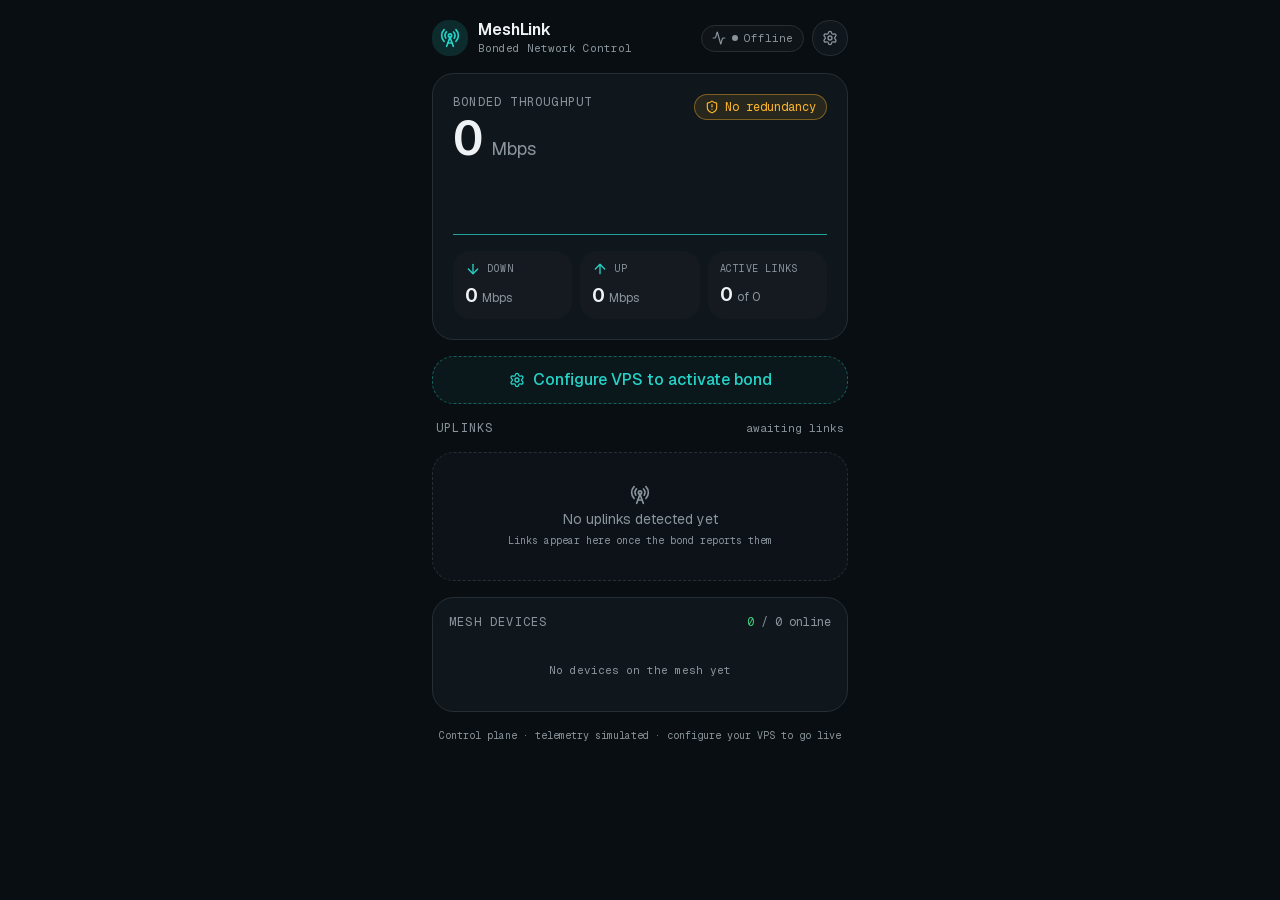
==== commit 90bc5bda: "feat: enhance bond summary and dashboard with dynamic uplink stats Co-authored-by: aegisdigitalsolut" ====
--- a/out/index.html
+++ b/out/index.html
@@ -1 +1 @@
-<!DOCTYPE html><html lang="en" class="dark bg-background geist_dd5f33c6-module__WggDGG__variable geist_mono_d6617093-module__z61v7q__variable"><head><meta charSet="utf-8"/><meta name="viewport" content="width=device-width, initial-scale=1, maximum-scale=1, user-scalable=no"/><link rel="preload" href="./_next/static/media/797e433ab948586e-s.p.08e28id.o-okb.woff2" as="font" crossorigin="" type="font/woff2"/><link rel="preload" href="./_next/static/media/caa3a2e1cccd8315-s.p.09~u27dqhyhd6.woff2" as="font" crossorigin="" type="font/woff2"/><link rel="stylesheet" href="./_next/static/chunks/0x6lyg2rw_~c0.css" data-precedence="next"/><link rel="preload" as="script" fetchPriority="low" href="./_next/static/chunks/0lqt45ziap28-.js"/><script src="./_next/static/chunks/04jsm4.d-ooh7.js" async=""></script><script src="./_next/static/chunks/0_8i78av9bj~m.js" async=""></script><script src="./_next/static/chunks/0umu3-2ef2l5r.js" async=""></script><script src="./_next/static/chunks/turbopack-04miz237z_juo.js" async=""></script><script src="./_next/static/chunks/14plh3vhmgxn7.js" async=""></script><script src="./_next/static/chunks/0ty0.923-lts6.js" async=""></script><script src="./_next/static/chunks/0nugikmotrlh_.js" async=""></script><link rel="expect" href="#_R_" blocking="render"/><meta name="next-size-adjust" content=""/><meta name="theme-color" content="#0b1220"/><meta name="color-scheme" content="dark"/><title>MeshLink — Bonded Network Control</title><meta name="description" content="Control plane for a bonded cellular mesh: T-Mobile + AT&amp;T uplinks aggregated with seamless failover across all your devices."/><link rel="manifest" href="/manifest.json"/><meta name="generator" content="v0.app"/><meta name="mobile-web-app-capable" content="yes"/><meta name="apple-mobile-web-app-title" content="MeshLink"/><meta name="apple-mobile-web-app-status-bar-style" content="black-translucent"/><script src="./_next/static/chunks/03~yq9q893hmn.js" noModule=""></script></head><body class="font-sans antialiased"><div hidden=""><!--$--><!--/$--></div><main class="min-h-dvh bg-background"><div class="mx-auto flex min-h-dvh w-full max-w-md flex-col gap-4 px-4 pb-10 pt-5"><header class="flex items-center justify-between"><div class="flex items-center gap-2.5"><div class="flex size-9 items-center justify-center rounded-xl bg-primary/15"><svg xmlns="http://www.w3.org/2000/svg" width="24" height="24" viewBox="0 0 24 24" fill="none" stroke="currentColor" stroke-width="2" stroke-linecap="round" stroke-linejoin="round" class="lucide lucide-radio-tower size-5 text-primary" aria-hidden="true"><path d="M4.9 16.1C1 12.2 1 5.8 4.9 1.9"></path><path d="M7.8 4.7a6.14 6.14 0 0 0-.8 7.5"></path><circle cx="12" cy="9" r="2"></circle><path d="M16.2 4.8c2 2 2.26 5.11.8 7.47"></path><path d="M19.1 1.9a9.96 9.96 0 0 1 0 14.1"></path><path d="M9.5 18h5"></path><path d="m8 22 4-11 4 11"></path></svg></div><div><h1 class="text-base font-semibold leading-tight">MeshLink</h1><p class="font-mono text-[11px] text-muted-foreground">Bonded Network Control</p></div></div><div class="flex items-center gap-2"><span class="inline-flex items-center gap-1.5 rounded-full border px-2.5 py-1 font-mono text-[11px] border-border bg-muted/40 text-muted-foreground"><svg xmlns="http://www.w3.org/2000/svg" width="24" height="24" viewBox="0 0 24 24" fill="none" stroke="currentColor" stroke-width="2" stroke-linecap="round" stroke-linejoin="round" class="lucide lucide-activity size-3.5" aria-hidden="true"><path d="M22 12h-2.48a2 2 0 0 0-1.93 1.46l-2.35 8.36a.25.25 0 0 1-.48 0L9.24 2.18a.25.25 0 0 0-.48 0l-2.35 8.36A2 2 0 0 1 4.49 12H2"></path></svg><span class="size-1.5 rounded-full bg-muted-foreground"></span>Offline</span><button type="button" aria-label="Connection settings" class="flex size-9 items-center justify-center rounded-xl border border-border bg-card text-muted-foreground transition-colors hover:text-foreground"><svg xmlns="http://www.w3.org/2000/svg" width="24" height="24" viewBox="0 0 24 24" fill="none" stroke="currentColor" stroke-width="2" stroke-linecap="round" stroke-linejoin="round" class="lucide lucide-settings size-4" aria-hidden="true"><path d="M9.671 4.136a2.34 2.34 0 0 1 4.659 0 2.34 2.34 0 0 0 3.319 1.915 2.34 2.34 0 0 1 2.33 4.033 2.34 2.34 0 0 0 0 3.831 2.34 2.34 0 0 1-2.33 4.033 2.34 2.34 0 0 0-3.319 1.915 2.34 2.34 0 0 1-4.659 0 2.34 2.34 0 0 0-3.32-1.915 2.34 2.34 0 0 1-2.33-4.033 2.34 2.34 0 0 0 0-3.831A2.34 2.34 0 0 1 6.35 6.051a2.34 2.34 0 0 0 3.319-1.915"></path><circle cx="12" cy="12" r="3"></circle></svg></button></div></header><section class="rounded-2xl border border-border bg-card p-5"><div class="flex items-start justify-between gap-3"><div><p class="font-mono text-xs uppercase tracking-widest text-muted-foreground">Bonded Throughput</p><div class="mt-1 flex items-baseline gap-2"><span class="text-5xl font-semibold tabular-nums text-foreground">0</span><span class="text-lg text-muted-foreground">Mbps</span></div></div><span class="inline-flex items-center gap-1.5 rounded-full border px-2.5 py-1 font-mono text-xs border-warning/40 bg-warning/10 text-warning"><svg xmlns="http://www.w3.org/2000/svg" width="24" height="24" viewBox="0 0 24 24" fill="none" stroke="currentColor" stroke-width="2" stroke-linecap="round" stroke-linejoin="round" class="lucide lucide-shield-alert size-3.5" aria-hidden="true"><path d="M20 13c0 5-3.5 7.5-7.66 8.95a1 1 0 0 1-.67-.01C7.5 20.5 4 18 4 13V6a1 1 0 0 1 1-1c2 0 4.5-1.2 6.24-2.72a1.17 1.17 0 0 1 1.52 0C14.51 3.81 17 5 19 5a1 1 0 0 1 1 1z"></path><path d="M12 8v4"></path><path d="M12 16h.01"></path></svg>No redundancy</span></div><div class="mt-4 h-14 w-full"><svg viewBox="0 0 100 40" preserveAspectRatio="none" class="h-full w-full" role="img" aria-label="Aggregate throughput over time"><defs><linearGradient id="tp-fill" x1="0" y1="0" x2="0" y2="1"><stop offset="0%" stop-color="var(--primary)" stop-opacity="0.35"></stop><stop offset="100%" stop-color="var(--primary)" stop-opacity="0"></stop></linearGradient></defs><path d="M0,40 L0.00,40.00 L2.56,40.00 L5.13,40.00 L7.69,40.00 L10.26,40.00 L12.82,40.00 L15.38,40.00 L17.95,40.00 L20.51,40.00 L23.08,40.00 L25.64,40.00 L28.21,40.00 L30.77,40.00 L33.33,40.00 L35.90,40.00 L38.46,40.00 L41.03,40.00 L43.59,40.00 L46.15,40.00 L48.72,40.00 L51.28,40.00 L53.85,40.00 L56.41,40.00 L58.97,40.00 L61.54,40.00 L64.10,40.00 L66.67,40.00 L69.23,40.00 L71.79,40.00 L74.36,40.00 L76.92,40.00 L79.49,40.00 L82.05,40.00 L84.62,40.00 L87.18,40.00 L89.74,40.00 L92.31,40.00 L94.87,40.00 L97.44,40.00 L100.00,40.00 L100,40 Z" fill="url(#tp-fill)"></path><path d="M0.00,40.00 L2.56,40.00 L5.13,40.00 L7.69,40.00 L10.26,40.00 L12.82,40.00 L15.38,40.00 L17.95,40.00 L20.51,40.00 L23.08,40.00 L25.64,40.00 L28.21,40.00 L30.77,40.00 L33.33,40.00 L35.90,40.00 L38.46,40.00 L41.03,40.00 L43.59,40.00 L46.15,40.00 L48.72,40.00 L51.28,40.00 L53.85,40.00 L56.41,40.00 L58.97,40.00 L61.54,40.00 L64.10,40.00 L66.67,40.00 L69.23,40.00 L71.79,40.00 L74.36,40.00 L76.92,40.00 L79.49,40.00 L82.05,40.00 L84.62,40.00 L87.18,40.00 L89.74,40.00 L92.31,40.00 L94.87,40.00 L97.44,40.00 L100.00,40.00" fill="none" stroke="var(--primary)" stroke-width="1.5" vector-effect="non-scaling-stroke" stroke-linejoin="round" stroke-linecap="round"></path></svg></div><div class="mt-4 grid grid-cols-3 gap-2"><div class="rounded-xl bg-muted/40 px-3 py-2.5"><div class="flex items-center gap-1.5"><svg xmlns="http://www.w3.org/2000/svg" width="24" height="24" viewBox="0 0 24 24" fill="none" stroke="currentColor" stroke-width="2" stroke-linecap="round" stroke-linejoin="round" class="lucide lucide-arrow-down size-4 text-primary" aria-hidden="true"><path d="M12 5v14"></path><path d="m19 12-7 7-7-7"></path></svg><span class="font-mono text-[10px] uppercase tracking-wider text-muted-foreground">Down</span></div><div class="mt-1 flex items-baseline gap-1"><span class="text-xl font-semibold tabular-nums">0</span><span class="text-xs text-muted-foreground">Mbps</span></div></div><div class="rounded-xl bg-muted/40 px-3 py-2.5"><div class="flex items-center gap-1.5"><svg xmlns="http://www.w3.org/2000/svg" width="24" height="24" viewBox="0 0 24 24" fill="none" stroke="currentColor" stroke-width="2" stroke-linecap="round" stroke-linejoin="round" class="lucide lucide-arrow-up size-4 text-primary" aria-hidden="true"><path d="m5 12 7-7 7 7"></path><path d="M12 19V5"></path></svg><span class="font-mono text-[10px] uppercase tracking-wider text-muted-foreground">Up</span></div><div class="mt-1 flex items-baseline gap-1"><span class="text-xl font-semibold tabular-nums">0</span><span class="text-xs text-muted-foreground">Mbps</span></div></div><div class="rounded-xl bg-muted/40 px-3 py-2.5"><div class="flex items-center gap-1.5"><span class="font-mono text-[10px] uppercase tracking-wider text-muted-foreground">Active links</span></div><div class="mt-1 flex items-baseline gap-1"><span class="text-xl font-semibold tabular-nums">0</span><span class="text-xs text-muted-foreground">of 2</span></div></div></div></section><button type="button" class="flex h-12 w-full items-center justify-center gap-2 rounded-2xl border border-dashed border-primary/40 bg-primary/5 font-medium text-primary transition-colors hover:bg-primary/10"><svg xmlns="http://www.w3.org/2000/svg" width="24" height="24" viewBox="0 0 24 24" fill="none" stroke="currentColor" stroke-width="2" stroke-linecap="round" stroke-linejoin="round" class="lucide lucide-settings size-4" aria-hidden="true"><path d="M9.671 4.136a2.34 2.34 0 0 1 4.659 0 2.34 2.34 0 0 0 3.319 1.915 2.34 2.34 0 0 1 2.33 4.033 2.34 2.34 0 0 0 0 3.831 2.34 2.34 0 0 1-2.33 4.033 2.34 2.34 0 0 0-3.319 1.915 2.34 2.34 0 0 1-4.659 0 2.34 2.34 0 0 0-3.32-1.915 2.34 2.34 0 0 1-2.33-4.033 2.34 2.34 0 0 0 0-3.831A2.34 2.34 0 0 1 6.35 6.051a2.34 2.34 0 0 0 3.319-1.915"></path><circle cx="12" cy="12" r="3"></circle></svg>Configure VPS to activate bond</button><div class="flex items-center justify-between px-1"><h2 class="font-mono text-xs uppercase tracking-widest text-muted-foreground">Uplinks</h2><span class="font-mono text-[11px] text-muted-foreground">2 independent networks</span></div><div class="flex flex-col gap-3 transition-opacity opacity-60"><article class="rounded-2xl border bg-card p-4 transition-opacity" style="border-color:color-mix(in oklch, var(--tmobile) 35%, var(--border))"><div class="flex items-start justify-between gap-3"><div class="flex items-center gap-3"><div class="flex size-10 items-center justify-center rounded-xl bg-muted/60"><svg xmlns="http://www.w3.org/2000/svg" width="24" height="24" viewBox="0 0 24 24" fill="none" stroke="currentColor" stroke-width="2" stroke-linecap="round" stroke-linejoin="round" class="lucide lucide-router size-5 text-tmobile" aria-hidden="true"><rect width="20" height="8" x="2" y="14" rx="2"></rect><path d="M6.01 18H6"></path><path d="M10.01 18H10"></path><path d="M15 10v4"></path><path d="M17.84 7.17a4 4 0 0 0-5.66 0"></path><path d="M20.66 4.34a8 8 0 0 0-11.31 0"></path></svg></div><div><h3 class="font-semibold leading-tight">T-Mobile</h3><p class="text-xs text-muted-foreground">Netgear Nighthawk M7 Pro</p></div></div><div class="flex items-end gap-0.5" aria-label="Signal 0%"><span class="w-1 rounded-full transition-colors bg-muted" style="height:6px"></span><span class="w-1 rounded-full transition-colors bg-muted" style="height:10px"></span><span class="w-1 rounded-full transition-colors bg-muted" style="height:14px"></span><span class="w-1 rounded-full transition-colors bg-muted" style="height:18px"></span></div></div><div class="mt-3 flex items-center justify-between"><span class="inline-flex items-center gap-1.5 font-mono text-xs text-destructive"><span class="size-2 rounded-full bg-destructive"></span>Down<span class="text-muted-foreground">· <!-- -->5G n41</span></span><button type="button" role="switch" aria-checked="true" aria-label="Toggle T-Mobile uplink" class="relative h-6 w-11 shrink-0 rounded-full border transition-colors border-primary/50 bg-primary/80"><span class="absolute top-0.5 size-4 rounded-full bg-background transition-transform translate-x-5"></span></button></div><div class="mt-3 grid grid-cols-3 gap-2 border-t border-border/60 pt-3 font-mono"><div class="flex flex-col gap-0.5"><span class="text-muted-foreground"><svg xmlns="http://www.w3.org/2000/svg" width="24" height="24" viewBox="0 0 24 24" fill="none" stroke="currentColor" stroke-width="2" stroke-linecap="round" stroke-linejoin="round" class="lucide lucide-arrow-down size-3.5" aria-hidden="true"><path d="M12 5v14"></path><path d="m19 12-7 7-7-7"></path></svg></span><span class="text-sm tabular-nums text-foreground">0<span class="ml-0.5 text-[10px] text-muted-foreground">Mbps</span></span></div><div class="flex flex-col gap-0.5"><span class="text-muted-foreground"><svg xmlns="http://www.w3.org/2000/svg" width="24" height="24" viewBox="0 0 24 24" fill="none" stroke="currentColor" stroke-width="2" stroke-linecap="round" stroke-linejoin="round" class="lucide lucide-arrow-up size-3.5" aria-hidden="true"><path d="m5 12 7-7 7 7"></path><path d="M12 19V5"></path></svg></span><span class="text-sm tabular-nums text-foreground">0<span class="ml-0.5 text-[10px] text-muted-foreground">Mbps</span></span></div><div class="flex flex-col gap-0.5"><span class="text-muted-foreground"><svg xmlns="http://www.w3.org/2000/svg" width="24" height="24" viewBox="0 0 24 24" fill="none" stroke="currentColor" stroke-width="2" stroke-linecap="round" stroke-linejoin="round" class="lucide lucide-timer size-3.5" aria-hidden="true"><line x1="10" x2="14" y1="2" y2="2"></line><line x1="12" x2="15" y1="14" y2="11"></line><circle cx="12" cy="14" r="8"></circle></svg></span><span class="text-sm tabular-nums text-foreground">0<span class="ml-0.5 text-[10px] text-muted-foreground">ms</span></span></div></div></article><article class="rounded-2xl border bg-card p-4 transition-opacity" style="border-color:color-mix(in oklch, var(--att) 35%, var(--border))"><div class="flex items-start justify-between gap-3"><div class="flex items-center gap-3"><div class="flex size-10 items-center justify-center rounded-xl bg-muted/60"><svg xmlns="http://www.w3.org/2000/svg" width="24" height="24" viewBox="0 0 24 24" fill="none" stroke="currentColor" stroke-width="2" stroke-linecap="round" stroke-linejoin="round" class="lucide lucide-router size-5 text-att" aria-hidden="true"><rect width="20" height="8" x="2" y="14" rx="2"></rect><path d="M6.01 18H6"></path><path d="M10.01 18H10"></path><path d="M15 10v4"></path><path d="M17.84 7.17a4 4 0 0 0-5.66 0"></path><path d="M20.66 4.34a8 8 0 0 0-11.31 0"></path></svg></div><div><h3 class="font-semibold leading-tight">AT&amp;T</h3><p class="text-xs text-muted-foreground">AT&amp;T Prepaid 5G Hotspot</p></div></div><div class="flex items-end gap-0.5" aria-label="Signal 0%"><span class="w-1 rounded-full transition-colors bg-muted" style="height:6px"></span><span class="w-1 rounded-full transition-colors bg-muted" style="height:10px"></span><span class="w-1 rounded-full transition-colors bg-muted" style="height:14px"></span><span class="w-1 rounded-full transition-colors bg-muted" style="height:18px"></span></div></div><div class="mt-3 flex items-center justify-between"><span class="inline-flex items-center gap-1.5 font-mono text-xs text-destructive"><span class="size-2 rounded-full bg-destructive"></span>Down<span class="text-muted-foreground">· <!-- -->5G n77</span></span><button type="button" role="switch" aria-checked="true" aria-label="Toggle AT&amp;T uplink" class="relative h-6 w-11 shrink-0 rounded-full border transition-colors border-primary/50 bg-primary/80"><span class="absolute top-0.5 size-4 rounded-full bg-background transition-transform translate-x-5"></span></button></div><div class="mt-3 grid grid-cols-3 gap-2 border-t border-border/60 pt-3 font-mono"><div class="flex flex-col gap-0.5"><span class="text-muted-foreground"><svg xmlns="http://www.w3.org/2000/svg" width="24" height="24" viewBox="0 0 24 24" fill="none" stroke="currentColor" stroke-width="2" stroke-linecap="round" stroke-linejoin="round" class="lucide lucide-arrow-down size-3.5" aria-hidden="true"><path d="M12 5v14"></path><path d="m19 12-7 7-7-7"></path></svg></span><span class="text-sm tabular-nums text-foreground">0<span class="ml-0.5 text-[10px] text-muted-foreground">Mbps</span></span></div><div class="flex flex-col gap-0.5"><span class="text-muted-foreground"><svg xmlns="http://www.w3.org/2000/svg" width="24" height="24" viewBox="0 0 24 24" fill="none" stroke="currentColor" stroke-width="2" stroke-linecap="round" stroke-linejoin="round" class="lucide lucide-arrow-up size-3.5" aria-hidden="true"><path d="m5 12 7-7 7 7"></path><path d="M12 19V5"></path></svg></span><span class="text-sm tabular-nums text-foreground">0<span class="ml-0.5 text-[10px] text-muted-foreground">Mbps</span></span></div><div class="flex flex-col gap-0.5"><span class="text-muted-foreground"><svg xmlns="http://www.w3.org/2000/svg" width="24" height="24" viewBox="0 0 24 24" fill="none" stroke="currentColor" stroke-width="2" stroke-linecap="round" stroke-linejoin="round" class="lucide lucide-timer size-3.5" aria-hidden="true"><line x1="10" x2="14" y1="2" y2="2"></line><line x1="12" x2="15" y1="14" y2="11"></line><circle cx="12" cy="14" r="8"></circle></svg></span><span class="text-sm tabular-nums text-foreground">0<span class="ml-0.5 text-[10px] text-muted-foreground">ms</span></span></div></div></article></div><section class="rounded-2xl border border-border bg-card p-4"><header class="flex items-center justify-between"><h2 class="font-mono text-xs uppercase tracking-widest text-muted-foreground">Mesh Devices</h2><span class="font-mono text-xs text-muted-foreground"><span class="text-success">11</span> / <!-- -->12<!-- --> online</span></header><ul class="mt-3 divide-y divide-border/60"><li class="flex items-center gap-3 py-2.5"><div class="flex size-9 items-center justify-center rounded-lg bg-muted/60"><svg xmlns="http://www.w3.org/2000/svg" width="24" height="24" viewBox="0 0 24 24" fill="none" stroke="currentColor" stroke-width="2" stroke-linecap="round" stroke-linejoin="round" class="lucide lucide-smartphone size-4 text-foreground" aria-hidden="true"><rect width="14" height="20" x="5" y="2" rx="2" ry="2"></rect><path d="M12 18h.01"></path></svg></div><div class="min-w-0 flex-1"><div class="flex items-center gap-1.5"><p class="truncate text-sm font-medium">Host — S26 Ultra</p><span class="rounded bg-warning/15 px-1.5 py-px font-mono text-[9px] uppercase text-warning">gateway</span></div><p class="flex items-center gap-1 font-mono text-[11px] text-muted-foreground"><svg xmlns="http://www.w3.org/2000/svg" width="24" height="24" viewBox="0 0 24 24" fill="none" stroke="currentColor" stroke-width="2" stroke-linecap="round" stroke-linejoin="round" class="lucide lucide-crown size-3 text-warning" aria-hidden="true"><path d="M11.562 3.266a.5.5 0 0 1 .876 0L15.39 8.87a1 1 0 0 0 1.516.294L21.183 5.5a.5.5 0 0 1 .798.519l-2.834 10.246a1 1 0 0 1-.956.734H5.81a1 1 0 0 1-.957-.734L2.02 6.02a.5.5 0 0 1 .798-.519l4.276 3.664a1 1 0 0 0 1.516-.294z"></path><path d="M5 21h14"></path></svg>Host<span aria-hidden="true">·</span>10.8.0.1</p></div><div class="text-right"><p class="text-sm tabular-nums">46<span class="ml-0.5 text-[10px] text-muted-foreground">Mbps</span></p></div></li><li class="flex items-center gap-3 py-2.5"><div class="flex size-9 items-center justify-center rounded-lg bg-muted/60"><svg xmlns="http://www.w3.org/2000/svg" width="24" height="24" viewBox="0 0 24 24" fill="none" stroke="currentColor" stroke-width="2" stroke-linecap="round" stroke-linejoin="round" class="lucide lucide-smartphone size-4 text-foreground" aria-hidden="true"><rect width="14" height="20" x="5" y="2" rx="2" ry="2"></rect><path d="M12 18h.01"></path></svg></div><div class="min-w-0 flex-1"><div class="flex items-center gap-1.5"><p class="truncate text-sm font-medium">S26 Ultra</p></div><p class="flex items-center gap-1 font-mono text-[11px] text-muted-foreground"><svg xmlns="http://www.w3.org/2000/svg" width="24" height="24" viewBox="0 0 24 24" fill="none" stroke="currentColor" stroke-width="2" stroke-linecap="round" stroke-linejoin="round" class="lucide lucide-wifi size-3 text-primary" aria-hidden="true"><path d="M12 20h.01"></path><path d="M2 8.82a15 15 0 0 1 20 0"></path><path d="M5 12.859a10 10 0 0 1 14 0"></path><path d="M8.5 16.429a5 5 0 0 1 7 0"></path></svg>Wi-Fi<span aria-hidden="true">·</span>10.8.0.2</p></div><div class="text-right"><p class="text-sm tabular-nums">22<span class="ml-0.5 text-[10px] text-muted-foreground">Mbps</span></p></div></li><li class="flex items-center gap-3 py-2.5"><div class="flex size-9 items-center justify-center rounded-lg bg-muted/60"><svg xmlns="http://www.w3.org/2000/svg" width="24" height="24" viewBox="0 0 24 24" fill="none" stroke="currentColor" stroke-width="2" stroke-linecap="round" stroke-linejoin="round" class="lucide lucide-smartphone size-4 text-foreground" aria-hidden="true"><rect width="14" height="20" x="5" y="2" rx="2" ry="2"></rect><path d="M12 18h.01"></path></svg></div><div class="min-w-0 flex-1"><div class="flex items-center gap-1.5"><p class="truncate text-sm font-medium">S22+</p></div><p class="flex items-center gap-1 font-mono text-[11px] text-muted-foreground"><svg xmlns="http://www.w3.org/2000/svg" width="24" height="24" viewBox="0 0 24 24" fill="none" stroke="currentColor" stroke-width="2" stroke-linecap="round" stroke-linejoin="round" class="lucide lucide-wifi size-3 text-primary" aria-hidden="true"><path d="M12 20h.01"></path><path d="M2 8.82a15 15 0 0 1 20 0"></path><path d="M5 12.859a10 10 0 0 1 14 0"></path><path d="M8.5 16.429a5 5 0 0 1 7 0"></path></svg>Wi-Fi<span aria-hidden="true">·</span>10.8.0.3</p></div><div class="text-right"><p class="text-sm tabular-nums">8<span class="ml-0.5 text-[10px] text-muted-foreground">Mbps</span></p></div></li><li class="flex items-center gap-3 py-2.5"><div class="flex size-9 items-center justify-center rounded-lg bg-muted/60"><svg xmlns="http://www.w3.org/2000/svg" width="24" height="24" viewBox="0 0 24 24" fill="none" stroke="currentColor" stroke-width="2" stroke-linecap="round" stroke-linejoin="round" class="lucide lucide-smartphone size-4 text-foreground" aria-hidden="true"><rect width="14" height="20" x="5" y="2" rx="2" ry="2"></rect><path d="M12 18h.01"></path></svg></div><div class="min-w-0 flex-1"><div class="flex items-center gap-1.5"><p class="truncate text-sm font-medium">A17 (Cricket)</p></div><p class="flex items-center gap-1 font-mono text-[11px] text-muted-foreground"><svg xmlns="http://www.w3.org/2000/svg" width="24" height="24" viewBox="0 0 24 24" fill="none" stroke="currentColor" stroke-width="2" stroke-linecap="round" stroke-linejoin="round" class="lucide lucide-wifi size-3 text-primary" aria-hidden="true"><path d="M12 20h.01"></path><path d="M2 8.82a15 15 0 0 1 20 0"></path><path d="M5 12.859a10 10 0 0 1 14 0"></path><path d="M8.5 16.429a5 5 0 0 1 7 0"></path></svg>Wi-Fi<span aria-hidden="true">·</span>10.8.0.4</p></div><div class="text-right"><p class="text-sm tabular-nums">5<span class="ml-0.5 text-[10px] text-muted-foreground">Mbps</span></p></div></li><li class="flex items-center gap-3 py-2.5"><div class="flex size-9 items-center justify-center rounded-lg bg-muted/60"><svg xmlns="http://www.w3.org/2000/svg" width="24" height="24" viewBox="0 0 24 24" fill="none" stroke="currentColor" stroke-width="2" stroke-linecap="round" stroke-linejoin="round" class="lucide lucide-smartphone size-4 text-foreground" aria-hidden="true"><rect width="14" height="20" x="5" y="2" rx="2" ry="2"></rect><path d="M12 18h.01"></path></svg></div><div class="min-w-0 flex-1"><div class="flex items-center gap-1.5"><p class="truncate text-sm font-medium">A17 (US Mobile)</p></div><p class="flex items-center gap-1 font-mono text-[11px] text-muted-foreground"><svg xmlns="http://www.w3.org/2000/svg" width="24" height="24" viewBox="0 0 24 24" fill="none" stroke="currentColor" stroke-width="2" stroke-linecap="round" stroke-linejoin="round" class="lucide lucide-bluetooth size-3 text-att" aria-hidden="true"><path d="m7 7 10 10-5 5V2l5 5L7 17"></path></svg>Bluetooth<span aria-hidden="true">·</span>10.8.0.5</p></div><div class="text-right"><p class="text-sm tabular-nums">2<span class="ml-0.5 text-[10px] text-muted-foreground">Mbps</span></p></div></li><li class="flex items-center gap-3 py-2.5"><div class="flex size-9 items-center justify-center rounded-lg bg-muted/60"><svg xmlns="http://www.w3.org/2000/svg" width="24" height="24" viewBox="0 0 24 24" fill="none" stroke="currentColor" stroke-width="2" stroke-linecap="round" stroke-linejoin="round" class="lucide lucide-smartphone size-4 text-foreground" aria-hidden="true"><rect width="14" height="20" x="5" y="2" rx="2" ry="2"></rect><path d="M12 18h.01"></path></svg></div><div class="min-w-0 flex-1"><div class="flex items-center gap-1.5"><p class="truncate text-sm font-medium">Prepaid Android 1</p></div><p class="flex items-center gap-1 font-mono text-[11px] text-muted-foreground"><svg xmlns="http://www.w3.org/2000/svg" width="24" height="24" viewBox="0 0 24 24" fill="none" stroke="currentColor" stroke-width="2" stroke-linecap="round" stroke-linejoin="round" class="lucide lucide-wifi size-3 text-primary" aria-hidden="true"><path d="M12 20h.01"></path><path d="M2 8.82a15 15 0 0 1 20 0"></path><path d="M5 12.859a10 10 0 0 1 14 0"></path><path d="M8.5 16.429a5 5 0 0 1 7 0"></path></svg>Wi-Fi<span aria-hidden="true">·</span>10.8.0.6</p></div><div class="text-right"><p class="text-sm tabular-nums">4<span class="ml-0.5 text-[10px] text-muted-foreground">Mbps</span></p></div></li><li class="flex items-center gap-3 py-2.5"><div class="flex size-9 items-center justify-center rounded-lg bg-muted/60 opacity-40"><svg xmlns="http://www.w3.org/2000/svg" width="24" height="24" viewBox="0 0 24 24" fill="none" stroke="currentColor" stroke-width="2" stroke-linecap="round" stroke-linejoin="round" class="lucide lucide-smartphone size-4 text-foreground" aria-hidden="true"><rect width="14" height="20" x="5" y="2" rx="2" ry="2"></rect><path d="M12 18h.01"></path></svg></div><div class="min-w-0 flex-1"><div class="flex items-center gap-1.5"><p class="truncate text-sm font-medium text-muted-foreground">Prepaid Android 2</p></div><p class="flex items-center gap-1 font-mono text-[11px] text-muted-foreground"><svg xmlns="http://www.w3.org/2000/svg" width="24" height="24" viewBox="0 0 24 24" fill="none" stroke="currentColor" stroke-width="2" stroke-linecap="round" stroke-linejoin="round" class="lucide lucide-bluetooth size-3 text-att" aria-hidden="true"><path d="m7 7 10 10-5 5V2l5 5L7 17"></path></svg>Bluetooth<span aria-hidden="true">·</span>10.8.0.7</p></div><div class="text-right"><p class="font-mono text-[11px] text-muted-foreground">offline</p></div></li><li class="flex items-center gap-3 py-2.5"><div class="flex size-9 items-center justify-center rounded-lg bg-muted/60"><svg xmlns="http://www.w3.org/2000/svg" width="24" height="24" viewBox="0 0 24 24" fill="none" stroke="currentColor" stroke-width="2" stroke-linecap="round" stroke-linejoin="round" class="lucide lucide-smartphone size-4 text-foreground" aria-hidden="true"><rect width="14" height="20" x="5" y="2" rx="2" ry="2"></rect><path d="M12 18h.01"></path></svg></div><div class="min-w-0 flex-1"><div class="flex items-center gap-1.5"><p class="truncate text-sm font-medium">Prepaid Android 3</p></div><p class="flex items-center gap-1 font-mono text-[11px] text-muted-foreground"><svg xmlns="http://www.w3.org/2000/svg" width="24" height="24" viewBox="0 0 24 24" fill="none" stroke="currentColor" stroke-width="2" stroke-linecap="round" stroke-linejoin="round" class="lucide lucide-wifi size-3 text-primary" aria-hidden="true"><path d="M12 20h.01"></path><path d="M2 8.82a15 15 0 0 1 20 0"></path><path d="M5 12.859a10 10 0 0 1 14 0"></path><path d="M8.5 16.429a5 5 0 0 1 7 0"></path></svg>Wi-Fi<span aria-hidden="true">·</span>10.8.0.8</p></div><div class="text-right"><p class="text-sm tabular-nums">3<span class="ml-0.5 text-[10px] text-muted-foreground">Mbps</span></p></div></li><li class="flex items-center gap-3 py-2.5"><div class="flex size-9 items-center justify-center rounded-lg bg-muted/60"><svg xmlns="http://www.w3.org/2000/svg" width="24" height="24" viewBox="0 0 24 24" fill="none" stroke="currentColor" stroke-width="2" stroke-linecap="round" stroke-linejoin="round" class="lucide lucide-tablet size-4 text-foreground" aria-hidden="true"><rect width="16" height="20" x="4" y="2" rx="2" ry="2"></rect><line x1="12" x2="12.01" y1="18" y2="18"></line></svg></div><div class="min-w-0 flex-1"><div class="flex items-center gap-1.5"><p class="truncate text-sm font-medium">iPad Pro</p></div><p class="flex items-center gap-1 font-mono text-[11px] text-muted-foreground"><svg xmlns="http://www.w3.org/2000/svg" width="24" height="24" viewBox="0 0 24 24" fill="none" stroke="currentColor" stroke-width="2" stroke-linecap="round" stroke-linejoin="round" class="lucide lucide-wifi size-3 text-primary" aria-hidden="true"><path d="M12 20h.01"></path><path d="M2 8.82a15 15 0 0 1 20 0"></path><path d="M5 12.859a10 10 0 0 1 14 0"></path><path d="M8.5 16.429a5 5 0 0 1 7 0"></path></svg>Wi-Fi<span aria-hidden="true">·</span>10.8.0.9</p></div><div class="text-right"><p class="text-sm tabular-nums">31<span class="ml-0.5 text-[10px] text-muted-foreground">Mbps</span></p></div></li><li class="flex items-center gap-3 py-2.5"><div class="flex size-9 items-center justify-center rounded-lg bg-muted/60"><svg xmlns="http://www.w3.org/2000/svg" width="24" height="24" viewBox="0 0 24 24" fill="none" stroke="currentColor" stroke-width="2" stroke-linecap="round" stroke-linejoin="round" class="lucide lucide-tablet size-4 text-foreground" aria-hidden="true"><rect width="16" height="20" x="4" y="2" rx="2" ry="2"></rect><line x1="12" x2="12.01" y1="18" y2="18"></line></svg></div><div class="min-w-0 flex-1"><div class="flex items-center gap-1.5"><p class="truncate text-sm font-medium">iPad Air</p></div><p class="flex items-center gap-1 font-mono text-[11px] text-muted-foreground"><svg xmlns="http://www.w3.org/2000/svg" width="24" height="24" viewBox="0 0 24 24" fill="none" stroke="currentColor" stroke-width="2" stroke-linecap="round" stroke-linejoin="round" class="lucide lucide-wifi size-3 text-primary" aria-hidden="true"><path d="M12 20h.01"></path><path d="M2 8.82a15 15 0 0 1 20 0"></path><path d="M5 12.859a10 10 0 0 1 14 0"></path><path d="M8.5 16.429a5 5 0 0 1 7 0"></path></svg>Wi-Fi<span aria-hidden="true">·</span>10.8.0.10</p></div><div class="text-right"><p class="text-sm tabular-nums">12<span class="ml-0.5 text-[10px] text-muted-foreground">Mbps</span></p></div></li><li class="flex items-center gap-3 py-2.5"><div class="flex size-9 items-center justify-center rounded-lg bg-muted/60"><svg xmlns="http://www.w3.org/2000/svg" width="24" height="24" viewBox="0 0 24 24" fill="none" stroke="currentColor" stroke-width="2" stroke-linecap="round" stroke-linejoin="round" class="lucide lucide-smartphone size-4 text-foreground" aria-hidden="true"><rect width="14" height="20" x="5" y="2" rx="2" ry="2"></rect><path d="M12 18h.01"></path></svg></div><div class="min-w-0 flex-1"><div class="flex items-center gap-1.5"><p class="truncate text-sm font-medium">iPhone 15</p></div><p class="flex items-center gap-1 font-mono text-[11px] text-muted-foreground"><svg xmlns="http://www.w3.org/2000/svg" width="24" height="24" viewBox="0 0 24 24" fill="none" stroke="currentColor" stroke-width="2" stroke-linecap="round" stroke-linejoin="round" class="lucide lucide-wifi size-3 text-primary" aria-hidden="true"><path d="M12 20h.01"></path><path d="M2 8.82a15 15 0 0 1 20 0"></path><path d="M5 12.859a10 10 0 0 1 14 0"></path><path d="M8.5 16.429a5 5 0 0 1 7 0"></path></svg>Wi-Fi<span aria-hidden="true">·</span>10.8.0.11</p></div><div class="text-right"><p class="text-sm tabular-nums">18<span class="ml-0.5 text-[10px] text-muted-foreground">Mbps</span></p></div></li><li class="flex items-center gap-3 py-2.5"><div class="flex size-9 items-center justify-center rounded-lg bg-muted/60"><svg xmlns="http://www.w3.org/2000/svg" width="24" height="24" viewBox="0 0 24 24" fill="none" stroke="currentColor" stroke-width="2" stroke-linecap="round" stroke-linejoin="round" class="lucide lucide-smartphone size-4 text-foreground" aria-hidden="true"><rect width="14" height="20" x="5" y="2" rx="2" ry="2"></rect><path d="M12 18h.01"></path></svg></div><div class="min-w-0 flex-1"><div class="flex items-center gap-1.5"><p class="truncate text-sm font-medium">iPhone 14</p></div><p class="flex items-center gap-1 font-mono text-[11px] text-muted-foreground"><svg xmlns="http://www.w3.org/2000/svg" width="24" height="24" viewBox="0 0 24 24" fill="none" stroke="currentColor" stroke-width="2" stroke-linecap="round" stroke-linejoin="round" class="lucide lucide-bluetooth size-3 text-att" aria-hidden="true"><path d="m7 7 10 10-5 5V2l5 5L7 17"></path></svg>Bluetooth<span aria-hidden="true">·</span>10.8.0.12</p></div><div class="text-right"><p class="text-sm tabular-nums">6<span class="ml-0.5 text-[10px] text-muted-foreground">Mbps</span></p></div></li></ul></section><p class="px-1 text-center font-mono text-[10px] leading-relaxed text-muted-foreground">Control plane · telemetry simulated · configure your VPS to go live</p></div></main><!--$--><!--/$--><!--$!--><template data-dgst="BAILOUT_TO_CLIENT_SIDE_RENDERING"></template><!--/$--><script src="./_next/static/chunks/0lqt45ziap28-.js" id="_R_" async=""></script><script>(self.__next_f=self.__next_f||[]).push([0])</script><script>self.__next_f.push([1,"1:\"$Sreact.fragment\"\n2:I[12224,[\"./_next/static/chunks/14plh3vhmgxn7.js\",\"./_next/static/chunks/0ty0.923-lts6.js\"],\"default\"]\n3:I[67689,[\"./_next/static/chunks/14plh3vhmgxn7.js\",\"./_next/static/chunks/0ty0.923-lts6.js\"],\"default\"]\n4:I[49933,[\"./_next/static/chunks/14plh3vhmgxn7.js\",\"./_next/static/chunks/0ty0.923-lts6.js\"],\"Analytics\"]\n5:I[47544,[\"./_next/static/chunks/14plh3vhmgxn7.js\",\"./_next/static/chunks/0ty0.923-lts6.js\",\"./_next/static/chunks/0nugikmotrlh_.js\"],\"Dashboard\"]\n6:I[76779,[\"./_next/static/chunks/14plh3vhmgxn7.js\",\"./_next/static/chunks/0ty0.923-lts6.js\"],\"OutletBoundary\"]\n7:\"$Sreact.suspense\"\n9:I[76779,[\"./_next/static/chunks/14plh3vhmgxn7.js\",\"./_next/static/chunks/0ty0.923-lts6.js\"],\"ViewportBoundary\"]\nb:I[76779,[\"./_next/static/chunks/14plh3vhmgxn7.js\",\"./_next/static/chunks/0ty0.923-lts6.js\"],\"MetadataBoundary\"]\nd:I[77663,[\"./_next/static/chunks/14plh3vhmgxn7.js\",\"./_next/static/chunks/0ty0.923-lts6.js\"],\"default\",1]\n:HL[\"./_next/static/chunks/0x6lyg2rw_~c0.css\",\"style\"]\n:HL[\"./_next/static/media/797e433ab948586e-s.p.08e28id.o-okb.woff2\",\"font\",{\"crossOrigin\":\"\",\"type\":\"font/woff2\"}]\n:HL[\"./_next/static/media/caa3a2e1cccd8315-s.p.09~u27dqhyhd6.woff2\",\"font\",{\"crossOrigin\":\"\",\"type\":\"font/woff2\"}]\n"])</script><script>self.__next_f.push([1,"0:{\"P\":null,\"c\":[\"\",\"\"],\"q\":\"\",\"i\":false,\"f\":[[[\"\",{\"children\":[\"__PAGE__\",{}]},\"$undefined\",\"$undefined\",16],[[\"$\",\"$1\",\"c\",{\"children\":[[[\"$\",\"link\",\"0\",{\"rel\":\"stylesheet\",\"href\":\"./_next/static/chunks/0x6lyg2rw_~c0.css\",\"precedence\":\"next\",\"crossOrigin\":\"$undefined\",\"nonce\":\"$undefined\"}],[\"$\",\"script\",\"script-0\",{\"src\":\"./_next/static/chunks/14plh3vhmgxn7.js\",\"async\":true,\"nonce\":\"$undefined\"}],[\"$\",\"script\",\"script-1\",{\"src\":\"./_next/static/chunks/0ty0.923-lts6.js\",\"async\":true,\"nonce\":\"$undefined\"}]],[\"$\",\"html\",null,{\"lang\":\"en\",\"className\":\"dark bg-background geist_dd5f33c6-module__WggDGG__variable geist_mono_d6617093-module__z61v7q__variable\",\"children\":[\"$\",\"body\",null,{\"className\":\"font-sans antialiased\",\"children\":[[\"$\",\"$L2\",null,{\"parallelRouterKey\":\"children\",\"error\":\"$undefined\",\"errorStyles\":\"$undefined\",\"errorScripts\":\"$undefined\",\"template\":[\"$\",\"$L3\",null,{}],\"templateStyles\":\"$undefined\",\"templateScripts\":\"$undefined\",\"notFound\":[[[\"$\",\"title\",null,{\"children\":\"404: This page could not be found.\"}],[\"$\",\"div\",null,{\"style\":{\"fontFamily\":\"system-ui,\\\"Segoe UI\\\",Roboto,Helvetica,Arial,sans-serif,\\\"Apple Color Emoji\\\",\\\"Segoe UI Emoji\\\"\",\"height\":\"100vh\",\"textAlign\":\"center\",\"display\":\"flex\",\"flexDirection\":\"column\",\"alignItems\":\"center\",\"justifyContent\":\"center\"},\"children\":[\"$\",\"div\",null,{\"children\":[[\"$\",\"style\",null,{\"dangerouslySetInnerHTML\":{\"__html\":\"body{color:#000;background:#fff;margin:0}.next-error-h1{border-right:1px solid rgba(0,0,0,.3)}@media (prefers-color-scheme:dark){body{color:#fff;background:#000}.next-error-h1{border-right:1px solid rgba(255,255,255,.3)}}\"}}],[\"$\",\"h1\",null,{\"className\":\"next-error-h1\",\"style\":{\"display\":\"inline-block\",\"margin\":\"0 20px 0 0\",\"padding\":\"0 23px 0 0\",\"fontSize\":24,\"fontWeight\":500,\"verticalAlign\":\"top\",\"lineHeight\":\"49px\"},\"children\":404}],[\"$\",\"div\",null,{\"style\":{\"display\":\"inline-block\"},\"children\":[\"$\",\"h2\",null,{\"style\":{\"fontSize\":14,\"fontWeight\":400,\"lineHeight\":\"49px\",\"margin\":0},\"children\":\"This page could not be found.\"}]}]]}]}]],[]],\"forbidden\":\"$undefined\",\"unauthorized\":\"$undefined\"}],[\"$\",\"$L4\",null,{}]]}]}]]}],{\"children\":[[\"$\",\"$1\",\"c\",{\"children\":[[\"$\",\"main\",null,{\"className\":\"min-h-dvh bg-background\",\"children\":[\"$\",\"$L5\",null,{}]}],[[\"$\",\"script\",\"script-0\",{\"src\":\"./_next/static/chunks/0nugikmotrlh_.js\",\"async\":true,\"nonce\":\"$undefined\"}]],[\"$\",\"$L6\",null,{\"children\":[\"$\",\"$7\",null,{\"name\":\"Next.MetadataOutlet\",\"children\":\"$@8\"}]}]]}],{},null,false,null]},null,false,null],[\"$\",\"$1\",\"h\",{\"children\":[null,[\"$\",\"$L9\",null,{\"children\":\"$La\"}],[\"$\",\"div\",null,{\"hidden\":true,\"children\":[\"$\",\"$Lb\",null,{\"children\":[\"$\",\"$7\",null,{\"name\":\"Next.Metadata\",\"children\":\"$Lc\"}]}]}],[\"$\",\"meta\",null,{\"name\":\"next-size-adjust\",\"content\":\"\"}]]}],false]],\"m\":\"$undefined\",\"G\":[\"$d\",[[\"$\",\"link\",\"0\",{\"rel\":\"stylesheet\",\"href\":\"./_next/static/chunks/0x6lyg2rw_~c0.css\",\"precedence\":\"next\",\"crossOrigin\":\"$undefined\",\"nonce\":\"$undefined\"}]]],\"S\":true,\"h\":null,\"s\":\"$undefined\",\"l\":\"$undefined\",\"p\":\"$undefined\",\"d\":\"$undefined\",\"b\":\"0laQd-SZaEZdlNYbvCLe7\"}\n"])</script><script>self.__next_f.push([1,"a:[[\"$\",\"meta\",\"0\",{\"charSet\":\"utf-8\"}],[\"$\",\"meta\",\"1\",{\"name\":\"viewport\",\"content\":\"width=device-width, initial-scale=1, maximum-scale=1, user-scalable=no\"}],[\"$\",\"meta\",\"2\",{\"name\":\"theme-color\",\"content\":\"#0b1220\"}],[\"$\",\"meta\",\"3\",{\"name\":\"color-scheme\",\"content\":\"dark\"}]]\n"])</script><script>self.__next_f.push([1,"8:null\nc:[[\"$\",\"title\",\"0\",{\"children\":\"MeshLink — Bonded Network Control\"}],[\"$\",\"meta\",\"1\",{\"name\":\"description\",\"content\":\"Control plane for a bonded cellular mesh: T-Mobile + AT\u0026T uplinks aggregated with seamless failover across all your devices.\"}],[\"$\",\"link\",\"2\",{\"rel\":\"manifest\",\"href\":\"/manifest.json\",\"crossOrigin\":\"$undefined\"}],[\"$\",\"meta\",\"3\",{\"name\":\"generator\",\"content\":\"v0.app\"}],[\"$\",\"meta\",\"4\",{\"name\":\"mobile-web-app-capable\",\"content\":\"yes\"}],[\"$\",\"meta\",\"5\",{\"name\":\"apple-mobile-web-app-title\",\"content\":\"MeshLink\"}],[\"$\",\"meta\",\"6\",{\"name\":\"apple-mobile-web-app-status-bar-style\",\"content\":\"black-translucent\"}]]\n"])</script></body></html>+<!DOCTYPE html><html lang="en" class="dark bg-background geist_dd5f33c6-module__WggDGG__variable geist_mono_d6617093-module__z61v7q__variable"><head><meta charSet="utf-8"/><meta name="viewport" content="width=device-width, initial-scale=1, maximum-scale=1, user-scalable=no"/><link rel="preload" href="./_next/static/media/797e433ab948586e-s.p.08e28id.o-okb.woff2" as="font" crossorigin="" type="font/woff2"/><link rel="preload" href="./_next/static/media/caa3a2e1cccd8315-s.p.09~u27dqhyhd6.woff2" as="font" crossorigin="" type="font/woff2"/><link rel="stylesheet" href="./_next/static/chunks/0r_5_qm1ddjko.css" data-precedence="next"/><link rel="preload" as="script" fetchPriority="low" href="./_next/static/chunks/0lqt45ziap28-.js"/><script src="./_next/static/chunks/04jsm4.d-ooh7.js" async=""></script><script src="./_next/static/chunks/0_8i78av9bj~m.js" async=""></script><script src="./_next/static/chunks/0umu3-2ef2l5r.js" async=""></script><script src="./_next/static/chunks/turbopack-04miz237z_juo.js" async=""></script><script src="./_next/static/chunks/14plh3vhmgxn7.js" async=""></script><script src="./_next/static/chunks/0ty0.923-lts6.js" async=""></script><script src="./_next/static/chunks/0y2icxidpqhvm.js" async=""></script><link rel="expect" href="#_R_" blocking="render"/><meta name="next-size-adjust" content=""/><meta name="theme-color" content="#0b1220"/><meta name="color-scheme" content="dark"/><title>MeshLink — Bonded Network Control</title><meta name="description" content="Control plane for a bonded cellular mesh: T-Mobile + AT&amp;T uplinks aggregated with seamless failover across all your devices."/><link rel="manifest" href="/manifest.json"/><meta name="generator" content="v0.app"/><meta name="mobile-web-app-capable" content="yes"/><meta name="apple-mobile-web-app-title" content="MeshLink"/><meta name="apple-mobile-web-app-status-bar-style" content="black-translucent"/><script src="./_next/static/chunks/03~yq9q893hmn.js" noModule=""></script></head><body class="font-sans antialiased"><div hidden=""><!--$--><!--/$--></div><main class="min-h-dvh bg-background"><div class="mx-auto flex min-h-dvh w-full max-w-md flex-col gap-4 px-4 pb-10 pt-5"><header class="flex items-center justify-between"><div class="flex items-center gap-2.5"><div class="flex size-9 items-center justify-center rounded-xl bg-primary/15"><svg xmlns="http://www.w3.org/2000/svg" width="24" height="24" viewBox="0 0 24 24" fill="none" stroke="currentColor" stroke-width="2" stroke-linecap="round" stroke-linejoin="round" class="lucide lucide-radio-tower size-5 text-primary" aria-hidden="true"><path d="M4.9 16.1C1 12.2 1 5.8 4.9 1.9"></path><path d="M7.8 4.7a6.14 6.14 0 0 0-.8 7.5"></path><circle cx="12" cy="9" r="2"></circle><path d="M16.2 4.8c2 2 2.26 5.11.8 7.47"></path><path d="M19.1 1.9a9.96 9.96 0 0 1 0 14.1"></path><path d="M9.5 18h5"></path><path d="m8 22 4-11 4 11"></path></svg></div><div><h1 class="text-base font-semibold leading-tight">MeshLink</h1><p class="font-mono text-[11px] text-muted-foreground">Bonded Network Control</p></div></div><div class="flex items-center gap-2"><span class="inline-flex items-center gap-1.5 rounded-full border px-2.5 py-1 font-mono text-[11px] border-border bg-muted/40 text-muted-foreground"><svg xmlns="http://www.w3.org/2000/svg" width="24" height="24" viewBox="0 0 24 24" fill="none" stroke="currentColor" stroke-width="2" stroke-linecap="round" stroke-linejoin="round" class="lucide lucide-activity size-3.5" aria-hidden="true"><path d="M22 12h-2.48a2 2 0 0 0-1.93 1.46l-2.35 8.36a.25.25 0 0 1-.48 0L9.24 2.18a.25.25 0 0 0-.48 0l-2.35 8.36A2 2 0 0 1 4.49 12H2"></path></svg><span class="size-1.5 rounded-full bg-muted-foreground"></span>Offline</span><button type="button" aria-label="Connection settings" class="flex size-9 items-center justify-center rounded-xl border border-border bg-card text-muted-foreground transition-colors hover:text-foreground"><svg xmlns="http://www.w3.org/2000/svg" width="24" height="24" viewBox="0 0 24 24" fill="none" stroke="currentColor" stroke-width="2" stroke-linecap="round" stroke-linejoin="round" class="lucide lucide-settings size-4" aria-hidden="true"><path d="M9.671 4.136a2.34 2.34 0 0 1 4.659 0 2.34 2.34 0 0 0 3.319 1.915 2.34 2.34 0 0 1 2.33 4.033 2.34 2.34 0 0 0 0 3.831 2.34 2.34 0 0 1-2.33 4.033 2.34 2.34 0 0 0-3.319 1.915 2.34 2.34 0 0 1-4.659 0 2.34 2.34 0 0 0-3.32-1.915 2.34 2.34 0 0 1-2.33-4.033 2.34 2.34 0 0 0 0-3.831A2.34 2.34 0 0 1 6.35 6.051a2.34 2.34 0 0 0 3.319-1.915"></path><circle cx="12" cy="12" r="3"></circle></svg></button></div></header><section class="rounded-2xl border border-border bg-card p-5"><div class="flex items-start justify-between gap-3"><div><p class="font-mono text-xs uppercase tracking-widest text-muted-foreground">Bonded Throughput</p><div class="mt-1 flex items-baseline gap-2"><span class="text-5xl font-semibold tabular-nums text-foreground">0</span><span class="text-lg text-muted-foreground">Mbps</span></div></div><span class="inline-flex items-center gap-1.5 rounded-full border px-2.5 py-1 font-mono text-xs border-warning/40 bg-warning/10 text-warning"><svg xmlns="http://www.w3.org/2000/svg" width="24" height="24" viewBox="0 0 24 24" fill="none" stroke="currentColor" stroke-width="2" stroke-linecap="round" stroke-linejoin="round" class="lucide lucide-shield-alert size-3.5" aria-hidden="true"><path d="M20 13c0 5-3.5 7.5-7.66 8.95a1 1 0 0 1-.67-.01C7.5 20.5 4 18 4 13V6a1 1 0 0 1 1-1c2 0 4.5-1.2 6.24-2.72a1.17 1.17 0 0 1 1.52 0C14.51 3.81 17 5 19 5a1 1 0 0 1 1 1z"></path><path d="M12 8v4"></path><path d="M12 16h.01"></path></svg>No redundancy</span></div><div class="mt-4 h-14 w-full"><svg viewBox="0 0 100 40" preserveAspectRatio="none" class="h-full w-full" role="img" aria-label="Aggregate throughput over time"><defs><linearGradient id="tp-fill" x1="0" y1="0" x2="0" y2="1"><stop offset="0%" stop-color="var(--primary)" stop-opacity="0.35"></stop><stop offset="100%" stop-color="var(--primary)" stop-opacity="0"></stop></linearGradient></defs><path d="M0,40 L0.00,40.00 L2.56,40.00 L5.13,40.00 L7.69,40.00 L10.26,40.00 L12.82,40.00 L15.38,40.00 L17.95,40.00 L20.51,40.00 L23.08,40.00 L25.64,40.00 L28.21,40.00 L30.77,40.00 L33.33,40.00 L35.90,40.00 L38.46,40.00 L41.03,40.00 L43.59,40.00 L46.15,40.00 L48.72,40.00 L51.28,40.00 L53.85,40.00 L56.41,40.00 L58.97,40.00 L61.54,40.00 L64.10,40.00 L66.67,40.00 L69.23,40.00 L71.79,40.00 L74.36,40.00 L76.92,40.00 L79.49,40.00 L82.05,40.00 L84.62,40.00 L87.18,40.00 L89.74,40.00 L92.31,40.00 L94.87,40.00 L97.44,40.00 L100.00,40.00 L100,40 Z" fill="url(#tp-fill)"></path><path d="M0.00,40.00 L2.56,40.00 L5.13,40.00 L7.69,40.00 L10.26,40.00 L12.82,40.00 L15.38,40.00 L17.95,40.00 L20.51,40.00 L23.08,40.00 L25.64,40.00 L28.21,40.00 L30.77,40.00 L33.33,40.00 L35.90,40.00 L38.46,40.00 L41.03,40.00 L43.59,40.00 L46.15,40.00 L48.72,40.00 L51.28,40.00 L53.85,40.00 L56.41,40.00 L58.97,40.00 L61.54,40.00 L64.10,40.00 L66.67,40.00 L69.23,40.00 L71.79,40.00 L74.36,40.00 L76.92,40.00 L79.49,40.00 L82.05,40.00 L84.62,40.00 L87.18,40.00 L89.74,40.00 L92.31,40.00 L94.87,40.00 L97.44,40.00 L100.00,40.00" fill="none" stroke="var(--primary)" stroke-width="1.5" vector-effect="non-scaling-stroke" stroke-linejoin="round" stroke-linecap="round"></path></svg></div><div class="mt-4 grid grid-cols-3 gap-2"><div class="rounded-xl bg-muted/40 px-3 py-2.5"><div class="flex items-center gap-1.5"><svg xmlns="http://www.w3.org/2000/svg" width="24" height="24" viewBox="0 0 24 24" fill="none" stroke="currentColor" stroke-width="2" stroke-linecap="round" stroke-linejoin="round" class="lucide lucide-arrow-down size-4 text-primary" aria-hidden="true"><path d="M12 5v14"></path><path d="m19 12-7 7-7-7"></path></svg><span class="font-mono text-[10px] uppercase tracking-wider text-muted-foreground">Down</span></div><div class="mt-1 flex items-baseline gap-1"><span class="text-xl font-semibold tabular-nums">0</span><span class="text-xs text-muted-foreground">Mbps</span></div></div><div class="rounded-xl bg-muted/40 px-3 py-2.5"><div class="flex items-center gap-1.5"><svg xmlns="http://www.w3.org/2000/svg" width="24" height="24" viewBox="0 0 24 24" fill="none" stroke="currentColor" stroke-width="2" stroke-linecap="round" stroke-linejoin="round" class="lucide lucide-arrow-up size-4 text-primary" aria-hidden="true"><path d="m5 12 7-7 7 7"></path><path d="M12 19V5"></path></svg><span class="font-mono text-[10px] uppercase tracking-wider text-muted-foreground">Up</span></div><div class="mt-1 flex items-baseline gap-1"><span class="text-xl font-semibold tabular-nums">0</span><span class="text-xs text-muted-foreground">Mbps</span></div></div><div class="rounded-xl bg-muted/40 px-3 py-2.5"><div class="flex items-center gap-1.5"><span class="font-mono text-[10px] uppercase tracking-wider text-muted-foreground">Active links</span></div><div class="mt-1 flex items-baseline gap-1"><span class="text-xl font-semibold tabular-nums">0</span><span class="text-xs text-muted-foreground">of 0</span></div></div></div></section><button type="button" class="flex h-12 w-full items-center justify-center gap-2 rounded-2xl border border-dashed border-primary/40 bg-primary/5 font-medium text-primary transition-colors hover:bg-primary/10"><svg xmlns="http://www.w3.org/2000/svg" width="24" height="24" viewBox="0 0 24 24" fill="none" stroke="currentColor" stroke-width="2" stroke-linecap="round" stroke-linejoin="round" class="lucide lucide-settings size-4" aria-hidden="true"><path d="M9.671 4.136a2.34 2.34 0 0 1 4.659 0 2.34 2.34 0 0 0 3.319 1.915 2.34 2.34 0 0 1 2.33 4.033 2.34 2.34 0 0 0 0 3.831 2.34 2.34 0 0 1-2.33 4.033 2.34 2.34 0 0 0-3.319 1.915 2.34 2.34 0 0 1-4.659 0 2.34 2.34 0 0 0-3.32-1.915 2.34 2.34 0 0 1-2.33-4.033 2.34 2.34 0 0 0 0-3.831A2.34 2.34 0 0 1 6.35 6.051a2.34 2.34 0 0 0 3.319-1.915"></path><circle cx="12" cy="12" r="3"></circle></svg>Configure VPS to activate bond</button><div class="flex items-center justify-between px-1"><h2 class="font-mono text-xs uppercase tracking-widest text-muted-foreground">Uplinks</h2><span class="font-mono text-[11px] text-muted-foreground">awaiting links</span></div><div class="flex flex-col items-center justify-center gap-1 rounded-2xl border border-dashed border-border bg-card/50 px-4 py-8 text-center"><svg xmlns="http://www.w3.org/2000/svg" width="24" height="24" viewBox="0 0 24 24" fill="none" stroke="currentColor" stroke-width="2" stroke-linecap="round" stroke-linejoin="round" class="lucide lucide-radio-tower size-5 text-muted-foreground" aria-hidden="true"><path d="M4.9 16.1C1 12.2 1 5.8 4.9 1.9"></path><path d="M7.8 4.7a6.14 6.14 0 0 0-.8 7.5"></path><circle cx="12" cy="9" r="2"></circle><path d="M16.2 4.8c2 2 2.26 5.11.8 7.47"></path><path d="M19.1 1.9a9.96 9.96 0 0 1 0 14.1"></path><path d="M9.5 18h5"></path><path d="m8 22 4-11 4 11"></path></svg><p class="text-sm text-muted-foreground">No uplinks detected yet</p><p class="font-mono text-[10px] text-muted-foreground">Links appear here once the bond reports them</p></div><section class="rounded-2xl border border-border bg-card p-4"><header class="flex items-center justify-between"><h2 class="font-mono text-xs uppercase tracking-widest text-muted-foreground">Mesh Devices</h2><span class="font-mono text-xs text-muted-foreground"><span class="text-success">0</span> / <!-- -->0<!-- --> online</span></header><p class="mt-4 py-4 text-center font-mono text-[11px] text-muted-foreground">No devices on the mesh yet</p></section><p class="px-1 text-center font-mono text-[10px] leading-relaxed text-muted-foreground">Control plane · telemetry simulated · configure your VPS to go live</p></div></main><!--$--><!--/$--><!--$!--><template data-dgst="BAILOUT_TO_CLIENT_SIDE_RENDERING"></template><!--/$--><script src="./_next/static/chunks/0lqt45ziap28-.js" id="_R_" async=""></script><script>(self.__next_f=self.__next_f||[]).push([0])</script><script>self.__next_f.push([1,"1:\"$Sreact.fragment\"\n2:I[12224,[\"./_next/static/chunks/14plh3vhmgxn7.js\",\"./_next/static/chunks/0ty0.923-lts6.js\"],\"default\"]\n3:I[67689,[\"./_next/static/chunks/14plh3vhmgxn7.js\",\"./_next/static/chunks/0ty0.923-lts6.js\"],\"default\"]\n4:I[49933,[\"./_next/static/chunks/14plh3vhmgxn7.js\",\"./_next/static/chunks/0ty0.923-lts6.js\"],\"Analytics\"]\n5:I[47544,[\"./_next/static/chunks/14plh3vhmgxn7.js\",\"./_next/static/chunks/0ty0.923-lts6.js\",\"./_next/static/chunks/0y2icxidpqhvm.js\"],\"Dashboard\"]\n6:I[76779,[\"./_next/static/chunks/14plh3vhmgxn7.js\",\"./_next/static/chunks/0ty0.923-lts6.js\"],\"OutletBoundary\"]\n7:\"$Sreact.suspense\"\n9:I[76779,[\"./_next/static/chunks/14plh3vhmgxn7.js\",\"./_next/static/chunks/0ty0.923-lts6.js\"],\"ViewportBoundary\"]\nb:I[76779,[\"./_next/static/chunks/14plh3vhmgxn7.js\",\"./_next/static/chunks/0ty0.923-lts6.js\"],\"MetadataBoundary\"]\nd:I[77663,[\"./_next/static/chunks/14plh3vhmgxn7.js\",\"./_next/static/chunks/0ty0.923-lts6.js\"],\"default\",1]\n:HL[\"./_next/static/chunks/0r_5_qm1ddjko.css\",\"style\"]\n:HL[\"./_next/static/media/797e433ab948586e-s.p.08e28id.o-okb.woff2\",\"font\",{\"crossOrigin\":\"\",\"type\":\"font/woff2\"}]\n:HL[\"./_next/static/media/caa3a2e1cccd8315-s.p.09~u27dqhyhd6.woff2\",\"font\",{\"crossOrigin\":\"\",\"type\":\"font/woff2\"}]\n"])</script><script>self.__next_f.push([1,"0:{\"P\":null,\"c\":[\"\",\"\"],\"q\":\"\",\"i\":false,\"f\":[[[\"\",{\"children\":[\"__PAGE__\",{}]},\"$undefined\",\"$undefined\",16],[[\"$\",\"$1\",\"c\",{\"children\":[[[\"$\",\"link\",\"0\",{\"rel\":\"stylesheet\",\"href\":\"./_next/static/chunks/0r_5_qm1ddjko.css\",\"precedence\":\"next\",\"crossOrigin\":\"$undefined\",\"nonce\":\"$undefined\"}],[\"$\",\"script\",\"script-0\",{\"src\":\"./_next/static/chunks/14plh3vhmgxn7.js\",\"async\":true,\"nonce\":\"$undefined\"}],[\"$\",\"script\",\"script-1\",{\"src\":\"./_next/static/chunks/0ty0.923-lts6.js\",\"async\":true,\"nonce\":\"$undefined\"}]],[\"$\",\"html\",null,{\"lang\":\"en\",\"className\":\"dark bg-background geist_dd5f33c6-module__WggDGG__variable geist_mono_d6617093-module__z61v7q__variable\",\"children\":[\"$\",\"body\",null,{\"className\":\"font-sans antialiased\",\"children\":[[\"$\",\"$L2\",null,{\"parallelRouterKey\":\"children\",\"error\":\"$undefined\",\"errorStyles\":\"$undefined\",\"errorScripts\":\"$undefined\",\"template\":[\"$\",\"$L3\",null,{}],\"templateStyles\":\"$undefined\",\"templateScripts\":\"$undefined\",\"notFound\":[[[\"$\",\"title\",null,{\"children\":\"404: This page could not be found.\"}],[\"$\",\"div\",null,{\"style\":{\"fontFamily\":\"system-ui,\\\"Segoe UI\\\",Roboto,Helvetica,Arial,sans-serif,\\\"Apple Color Emoji\\\",\\\"Segoe UI Emoji\\\"\",\"height\":\"100vh\",\"textAlign\":\"center\",\"display\":\"flex\",\"flexDirection\":\"column\",\"alignItems\":\"center\",\"justifyContent\":\"center\"},\"children\":[\"$\",\"div\",null,{\"children\":[[\"$\",\"style\",null,{\"dangerouslySetInnerHTML\":{\"__html\":\"body{color:#000;background:#fff;margin:0}.next-error-h1{border-right:1px solid rgba(0,0,0,.3)}@media (prefers-color-scheme:dark){body{color:#fff;background:#000}.next-error-h1{border-right:1px solid rgba(255,255,255,.3)}}\"}}],[\"$\",\"h1\",null,{\"className\":\"next-error-h1\",\"style\":{\"display\":\"inline-block\",\"margin\":\"0 20px 0 0\",\"padding\":\"0 23px 0 0\",\"fontSize\":24,\"fontWeight\":500,\"verticalAlign\":\"top\",\"lineHeight\":\"49px\"},\"children\":404}],[\"$\",\"div\",null,{\"style\":{\"display\":\"inline-block\"},\"children\":[\"$\",\"h2\",null,{\"style\":{\"fontSize\":14,\"fontWeight\":400,\"lineHeight\":\"49px\",\"margin\":0},\"children\":\"This page could not be found.\"}]}]]}]}]],[]],\"forbidden\":\"$undefined\",\"unauthorized\":\"$undefined\"}],[\"$\",\"$L4\",null,{}]]}]}]]}],{\"children\":[[\"$\",\"$1\",\"c\",{\"children\":[[\"$\",\"main\",null,{\"className\":\"min-h-dvh bg-background\",\"children\":[\"$\",\"$L5\",null,{}]}],[[\"$\",\"script\",\"script-0\",{\"src\":\"./_next/static/chunks/0y2icxidpqhvm.js\",\"async\":true,\"nonce\":\"$undefined\"}]],[\"$\",\"$L6\",null,{\"children\":[\"$\",\"$7\",null,{\"name\":\"Next.MetadataOutlet\",\"children\":\"$@8\"}]}]]}],{},null,false,null]},null,false,null],[\"$\",\"$1\",\"h\",{\"children\":[null,[\"$\",\"$L9\",null,{\"children\":\"$La\"}],[\"$\",\"div\",null,{\"hidden\":true,\"children\":[\"$\",\"$Lb\",null,{\"children\":[\"$\",\"$7\",null,{\"name\":\"Next.Metadata\",\"children\":\"$Lc\"}]}]}],[\"$\",\"meta\",null,{\"name\":\"next-size-adjust\",\"content\":\"\"}]]}],false]],\"m\":\"$undefined\",\"G\":[\"$d\",[[\"$\",\"link\",\"0\",{\"rel\":\"stylesheet\",\"href\":\"./_next/static/chunks/0r_5_qm1ddjko.css\",\"precedence\":\"next\",\"crossOrigin\":\"$undefined\",\"nonce\":\"$undefined\"}]]],\"S\":true,\"h\":null,\"s\":\"$undefined\",\"l\":\"$undefined\",\"p\":\"$undefined\",\"d\":\"$undefined\",\"b\":\"Ma1UmpdN7exM46Loek8uw\"}\n"])</script><script>self.__next_f.push([1,"a:[[\"$\",\"meta\",\"0\",{\"charSet\":\"utf-8\"}],[\"$\",\"meta\",\"1\",{\"name\":\"viewport\",\"content\":\"width=device-width, initial-scale=1, maximum-scale=1, user-scalable=no\"}],[\"$\",\"meta\",\"2\",{\"name\":\"theme-color\",\"content\":\"#0b1220\"}],[\"$\",\"meta\",\"3\",{\"name\":\"color-scheme\",\"content\":\"dark\"}]]\n"])</script><script>self.__next_f.push([1,"8:null\nc:[[\"$\",\"title\",\"0\",{\"children\":\"MeshLink — Bonded Network Control\"}],[\"$\",\"meta\",\"1\",{\"name\":\"description\",\"content\":\"Control plane for a bonded cellular mesh: T-Mobile + AT\u0026T uplinks aggregated with seamless failover across all your devices.\"}],[\"$\",\"link\",\"2\",{\"rel\":\"manifest\",\"href\":\"/manifest.json\",\"crossOrigin\":\"$undefined\"}],[\"$\",\"meta\",\"3\",{\"name\":\"generator\",\"content\":\"v0.app\"}],[\"$\",\"meta\",\"4\",{\"name\":\"mobile-web-app-capable\",\"content\":\"yes\"}],[\"$\",\"meta\",\"5\",{\"name\":\"apple-mobile-web-app-title\",\"content\":\"MeshLink\"}],[\"$\",\"meta\",\"6\",{\"name\":\"apple-mobile-web-app-status-bar-style\",\"content\":\"black-translucent\"}]]\n"])</script></body></html>
--- a/out/_next/static/chunks/0r_5_qm1ddjko.css
+++ b/out/_next/static/chunks/0r_5_qm1ddjko.css
@@ -0,0 +1,3 @@
+@font-face{font-family:Geist;font-style:normal;font-weight:100 900;font-display:swap;src:url(../media/fef07dbb0973bf53-s.12tyk43_3sh9u.woff2)format("woff2");unicode-range:U+460-52F,U+1C80-1C8A,U+20B4,U+2DE0-2DFF,U+A640-A69F,U+FE2E-FE2F}@font-face{font-family:Geist;font-style:normal;font-weight:100 900;font-display:swap;src:url(../media/8a480f0b521d4e75-s.0jzbimsg8vl84.woff2)format("woff2");unicode-range:U+301,U+400-45F,U+490-491,U+4B0-4B1,U+2116}@font-face{font-family:Geist;font-style:normal;font-weight:100 900;font-display:swap;src:url(../media/53b9e256198e5412-s.0-wfv7uh4i7h9.woff2)format("woff2");unicode-range:U+102-103,U+110-111,U+128-129,U+168-169,U+1A0-1A1,U+1AF-1B0,U+300-301,U+303-304,U+308-309,U+323,U+329,U+1EA0-1EF9,U+20AB}@font-face{font-family:Geist;font-style:normal;font-weight:100 900;font-display:swap;src:url(../media/7178b3e590c64307-s.0nx0ww8fni_q3.woff2)format("woff2");unicode-range:U+100-2BA,U+2BD-2C5,U+2C7-2CC,U+2CE-2D7,U+2DD-2FF,U+304,U+308,U+329,U+1D00-1DBF,U+1E00-1E9F,U+1EF2-1EFF,U+2020,U+20A0-20AB,U+20AD-20C0,U+2113,U+2C60-2C7F,U+A720-A7FF}@font-face{font-family:Geist;font-style:normal;font-weight:100 900;font-display:swap;src:url(../media/caa3a2e1cccd8315-s.p.09~u27dqhyhd6.woff2)format("woff2");unicode-range:U+??,U+131,U+152-153,U+2BB-2BC,U+2C6,U+2DA,U+2DC,U+304,U+308,U+329,U+2000-206F,U+20AC,U+2122,U+2191,U+2193,U+2212,U+2215,U+FEFF,U+FFFD}@font-face{font-family:Geist Fallback;src:local(Arial);ascent-override:95.94%;descent-override:28.16%;line-gap-override:0.0%;size-adjust:104.76%}.geist_dd5f33c6-module__WggDGG__className{font-family:Geist,Geist Fallback;font-style:normal}.geist_dd5f33c6-module__WggDGG__variable{--font-geist-sans:"Geist", "Geist Fallback"}
+@font-face{font-family:Geist Mono;font-style:normal;font-weight:100 900;font-display:swap;src:url(../media/5ce348bf30bf5439-s.0zgw-jeven.3w.woff2)format("woff2");unicode-range:U+460-52F,U+1C80-1C8A,U+20B4,U+2DE0-2DFF,U+A640-A69F,U+FE2E-FE2F}@font-face{font-family:Geist Mono;font-style:normal;font-weight:100 900;font-display:swap;src:url(../media/4fa387ec64143e14-s.0wkzw~je483f-.woff2)format("woff2");unicode-range:U+301,U+400-45F,U+490-491,U+4B0-4B1,U+2116}@font-face{font-family:Geist Mono;font-style:normal;font-weight:100 900;font-display:swap;src:url(../media/6306c77e7c8268e4-s.0rhz0arwfsn~5.woff2)format("woff2");unicode-range:U+2000-2001,U+2004-2008,U+200A,U+23B8-23BD,U+2500-259F}@font-face{font-family:Geist Mono;font-style:normal;font-weight:100 900;font-display:swap;src:url(../media/7d817b4c03b0c5f1-s.0l76wvqk9d84w.woff2)format("woff2");unicode-range:U+102-103,U+110-111,U+128-129,U+168-169,U+1A0-1A1,U+1AF-1B0,U+300-301,U+303-304,U+308-309,U+323,U+329,U+1EA0-1EF9,U+20AB}@font-face{font-family:Geist Mono;font-style:normal;font-weight:100 900;font-display:swap;src:url(../media/bbc41e54d2fcbd21-s.0k4k9394f2q-k.woff2)format("woff2");unicode-range:U+100-2BA,U+2BD-2C5,U+2C7-2CC,U+2CE-2D7,U+2DD-2FF,U+304,U+308,U+329,U+1D00-1DBF,U+1E00-1E9F,U+1EF2-1EFF,U+2020,U+20A0-20AB,U+20AD-20C0,U+2113,U+2C60-2C7F,U+A720-A7FF}@font-face{font-family:Geist Mono;font-style:normal;font-weight:100 900;font-display:swap;src:url(../media/797e433ab948586e-s.p.08e28id.o-okb.woff2)format("woff2");unicode-range:U+??,U+131,U+152-153,U+2BB-2BC,U+2C6,U+2DA,U+2DC,U+304,U+308,U+329,U+2000-206F,U+20AC,U+2122,U+2191,U+2193,U+2212,U+2215,U+FEFF,U+FFFD}@font-face{font-family:Geist Mono Fallback;src:local(Arial);ascent-override:74.67%;descent-override:21.92%;line-gap-override:0.0%;size-adjust:134.59%}.geist_mono_d6617093-module__z61v7q__className{font-family:Geist Mono,Geist Mono Fallback;font-style:normal}.geist_mono_d6617093-module__z61v7q__variable{--font-geist-mono:"Geist Mono", "Geist Mono Fallback"}
+@layer properties{@supports (((-webkit-hyphens:none)) and (not (margin-trim:inline))) or ((-moz-orient:inline) and (not (color:rgb(from red r g b)))){*,:before,:after,::backdrop{--tw-translate-x:0;--tw-translate-y:0;--tw-translate-z:0;--tw-scale-x:1;--tw-scale-y:1;--tw-scale-z:1;--tw-rotate-x:initial;--tw-rotate-y:initial;--tw-rotate-z:initial;--tw-skew-x:initial;--tw-skew-y:initial;--tw-pan-x:initial;--tw-pan-y:initial;--tw-pinch-zoom:initial;--tw-space-y-reverse:0;--tw-space-x-reverse:0;--tw-divide-x-reverse:0;--tw-border-style:solid;--tw-divide-y-reverse:0;--tw-leading:initial;--tw-font-weight:initial;--tw-tracking:initial;--tw-ordinal:initial;--tw-slashed-zero:initial;--tw-numeric-figure:initial;--tw-numeric-spacing:initial;--tw-numeric-fraction:initial;--tw-shadow:0 0 #0000;--tw-shadow-color:initial;--tw-shadow-alpha:100%;--tw-inset-shadow:0 0 #0000;--tw-inset-shadow-color:initial;--tw-inset-shadow-alpha:100%;--tw-ring-color:initial;--tw-ring-shadow:0 0 #0000;--tw-inset-ring-color:initial;--tw-inset-ring-shadow:0 0 #0000;--tw-ring-inset:initial;--tw-ring-offset-width:0px;--tw-ring-offset-color:#fff;--tw-ring-offset-shadow:0 0 #0000;--tw-outline-style:solid;--tw-blur:initial;--tw-brightness:initial;--tw-contrast:initial;--tw-grayscale:initial;--tw-hue-rotate:initial;--tw-invert:initial;--tw-opacity:initial;--tw-saturate:initial;--tw-sepia:initial;--tw-drop-shadow:initial;--tw-drop-shadow-color:initial;--tw-drop-shadow-alpha:100%;--tw-drop-shadow-size:initial;--tw-backdrop-blur:initial;--tw-backdrop-brightness:initial;--tw-backdrop-contrast:initial;--tw-backdrop-grayscale:initial;--tw-backdrop-hue-rotate:initial;--tw-backdrop-invert:initial;--tw-backdrop-opacity:initial;--tw-backdrop-saturate:initial;--tw-backdrop-sepia:initial;--tw-animation-delay:0s;--tw-animation-direction:normal;--tw-animation-duration:initial;--tw-animation-fill-mode:none;--tw-animation-iteration-count:1;--tw-enter-blur:0;--tw-enter-opacity:1;--tw-enter-rotate:0;--tw-enter-scale:1;--tw-enter-translate-x:0;--tw-enter-translate-y:0;--tw-exit-blur:0;--tw-exit-opacity:1;--tw-exit-rotate:0;--tw-exit-scale:1;--tw-exit-translate-x:0;--tw-exit-translate-y:0}}}@layer theme{:root,:host{--spacing:.25rem;--container-md:28rem;--text-xs:.75rem;--text-xs--line-height:calc(1 / .75);--text-sm:.875rem;--text-sm--line-height:calc(1.25 / .875);--text-base:1rem;--text-base--line-height:calc(1.5 / 1);--text-lg:1.125rem;--text-lg--line-height:calc(1.75 / 1.125);--text-xl:1.25rem;--text-xl--line-height:calc(1.75 / 1.25);--text-5xl:3rem;--text-5xl--line-height:1;--font-weight-medium:500;--font-weight-semibold:600;--tracking-wider:.05em;--tracking-widest:.1em;--leading-tight:1.25;--leading-relaxed:1.625;--radius-md:calc(var(--radius) * .8);--radius-3xl:1.5rem;--animate-spin:spin 1s linear infinite;--animate-ping:ping 1s cubic-bezier(0, 0, .2, 1) infinite;--blur-sm:8px;--default-transition-duration:.15s;--default-transition-timing-function:cubic-bezier(.4, 0, .2, 1);--default-font-family:"Geist", "Geist Fallback";--default-mono-font-family:"Geist Mono", "Geist Mono Fallback"}}@layer base{*,:after,:before,::backdrop{box-sizing:border-box;border:0 solid;margin:0;padding:0}::file-selector-button{box-sizing:border-box;border:0 solid;margin:0;padding:0}html,:host{-webkit-text-size-adjust:100%;tab-size:4;line-height:1.5;font-family:var(--default-font-family,ui-sans-serif, system-ui, sans-serif, "Apple Color Emoji", "Segoe UI Emoji", "Segoe UI Symbol", "Noto Color Emoji");font-feature-settings:var(--default-font-feature-settings,normal);font-variation-settings:var(--default-font-variation-settings,normal);-webkit-tap-highlight-color:transparent}hr{height:0;color:inherit;border-top-width:1px}abbr:where([title]){-webkit-text-decoration:underline dotted;text-decoration:underline dotted}h1,h2,h3,h4,h5,h6{font-size:inherit;font-weight:inherit}a{color:inherit;-webkit-text-decoration:inherit;-webkit-text-decoration:inherit;-webkit-text-decoration:inherit;-webkit-text-decoration:inherit;text-decoration:inherit}b,strong{font-weight:bolder}code,kbd,samp,pre{font-family:var(--default-mono-font-family,ui-monospace, SFMono-Regular, Menlo, Monaco, Consolas, "Liberation Mono", "Courier New", monospace);font-feature-settings:var(--default-mono-font-feature-settings,normal);font-variation-settings:var(--default-mono-font-variation-settings,normal);font-size:1em}small{font-size:80%}sub,sup{vertical-align:baseline;font-size:75%;line-height:0;position:relative}sub{bottom:-.25em}sup{top:-.5em}table{text-indent:0;border-color:inherit;border-collapse:collapse}:-moz-focusring{outline:auto}progress{vertical-align:baseline}summary{display:list-item}ol,ul,menu{list-style:none}img,svg,video,canvas,audio,iframe,embed,object{vertical-align:middle;display:block}img,video{max-width:100%;height:auto}button,input,select,optgroup,textarea{font:inherit;font-feature-settings:inherit;font-variation-settings:inherit;letter-spacing:inherit;color:inherit;opacity:1;background-color:#0000;border-radius:0}::file-selector-button{font:inherit;font-feature-settings:inherit;font-variation-settings:inherit;letter-spacing:inherit;color:inherit;opacity:1;background-color:#0000;border-radius:0}:where(select:is([multiple],[size])) optgroup{font-weight:bolder}:where(select:is([multiple],[size])) optgroup option{padding-inline-start:20px}::file-selector-button{margin-inline-end:4px}::placeholder{opacity:1}@supports (not ((-webkit-appearance:-apple-pay-button))) or (contain-intrinsic-size:1px){::placeholder{color:currentColor}@supports (color:color-mix(in lab, red, red)){::placeholder{color:color-mix(in oklab, currentcolor 50%, transparent)}}}textarea{resize:vertical}::-webkit-search-decoration{-webkit-appearance:none}::-webkit-date-and-time-value{min-height:1lh;text-align:inherit}::-webkit-datetime-edit{display:inline-flex}::-webkit-datetime-edit-fields-wrapper{padding:0}::-webkit-datetime-edit{padding-block:0}::-webkit-datetime-edit-year-field{padding-block:0}::-webkit-datetime-edit-month-field{padding-block:0}::-webkit-datetime-edit-day-field{padding-block:0}::-webkit-datetime-edit-hour-field{padding-block:0}::-webkit-datetime-edit-minute-field{padding-block:0}::-webkit-datetime-edit-second-field{padding-block:0}::-webkit-datetime-edit-millisecond-field{padding-block:0}::-webkit-datetime-edit-meridiem-field{padding-block:0}::-webkit-calendar-picker-indicator{line-height:1}:-moz-ui-invalid{box-shadow:none}button,input:where([type=button],[type=reset],[type=submit]){appearance:button}::file-selector-button{appearance:button}::-webkit-inner-spin-button{height:auto}::-webkit-outer-spin-button{height:auto}[hidden]:where(:not([hidden=until-found])){display:none!important}*{border-color:var(--border);outline-color:var(--ring)}@supports (color:color-mix(in lab, red, red)){*{outline-color:color-mix(in oklab, var(--ring) 50%, transparent)}}body{background-color:var(--background);color:var(--foreground)}}@layer components;@layer utilities{.collapse{visibility:collapse}.invisible{visibility:hidden}.visible{visibility:visible}.sr-only{clip-path:inset(50%);white-space:nowrap;border-width:0;width:1px;height:1px;margin:-1px;padding:0;position:absolute;overflow:hidden}.not-sr-only{clip-path:none;white-space:normal;width:auto;height:auto;margin:0;padding:0;position:static;overflow:visible}.absolute{position:absolute}.fixed{position:fixed}.relative{position:relative}.static{position:static}.sticky{position:sticky}.inset-0{inset:calc(var(--spacing) * 0)}.start{inset-inline-start:var(--spacing)}.end{inset-inline-end:var(--spacing)}.top-0\.5{top:calc(var(--spacing) * .5)}.isolate{isolation:isolate}.isolation-auto{isolation:auto}.z-50{z-index:50}.container{width:100%}@media (min-width:40rem){.container{max-width:40rem}}@media (min-width:48rem){.container{max-width:48rem}}@media (min-width:64rem){.container{max-width:64rem}}@media (min-width:80rem){.container{max-width:80rem}}@media (min-width:96rem){.container{max-width:96rem}}.mx-auto{margin-inline:auto}.mt-1{margin-top:calc(var(--spacing) * 1)}.mt-3{margin-top:calc(var(--spacing) * 3)}.mt-4{margin-top:calc(var(--spacing) * 4)}.mt-5{margin-top:calc(var(--spacing) * 5)}.ml-0\.5{margin-left:calc(var(--spacing) * .5)}.block{display:block}.contents{display:contents}.flex{display:flex}.flow-root{display:flow-root}.grid{display:grid}.hidden{display:none}.inline{display:inline}.inline-block{display:inline-block}.inline-flex{display:inline-flex}.inline-grid{display:inline-grid}.inline-table{display:inline-table}.list-item{display:list-item}.table{display:table}.table-caption{display:table-caption}.table-cell{display:table-cell}.table-column{display:table-column}.table-column-group{display:table-column-group}.table-footer-group{display:table-footer-group}.table-header-group{display:table-header-group}.table-row{display:table-row}.table-row-group{display:table-row-group}.size-1\.5{width:calc(var(--spacing) * 1.5);height:calc(var(--spacing) * 1.5)}.size-2{width:calc(var(--spacing) * 2);height:calc(var(--spacing) * 2)}.size-3{width:calc(var(--spacing) * 3);height:calc(var(--spacing) * 3)}.size-3\.5{width:calc(var(--spacing) * 3.5);height:calc(var(--spacing) * 3.5)}.size-4{width:calc(var(--spacing) * 4);height:calc(var(--spacing) * 4)}.size-5{width:calc(var(--spacing) * 5);height:calc(var(--spacing) * 5)}.size-6{width:calc(var(--spacing) * 6);height:calc(var(--spacing) * 6)}.size-7{width:calc(var(--spacing) * 7);height:calc(var(--spacing) * 7)}.size-8{width:calc(var(--spacing) * 8);height:calc(var(--spacing) * 8)}.size-9{width:calc(var(--spacing) * 9);height:calc(var(--spacing) * 9)}.size-10{width:calc(var(--spacing) * 10);height:calc(var(--spacing) * 10)}.h-6{height:calc(var(--spacing) * 6)}.h-7{height:calc(var(--spacing) * 7)}.h-8{height:calc(var(--spacing) * 8)}.h-9{height:calc(var(--spacing) * 9)}.h-11{height:calc(var(--spacing) * 11)}.h-12{height:calc(var(--spacing) * 12)}.h-14{height:calc(var(--spacing) * 14)}.h-full{height:100%}.min-h-dvh{min-height:100dvh}.w-1{width:calc(var(--spacing) * 1)}.w-11{width:calc(var(--spacing) * 11)}.w-full{width:100%}.max-w-md{max-width:var(--container-md)}.min-w-0{min-width:calc(var(--spacing) * 0)}.flex-1{flex:1}.shrink{flex-shrink:1}.shrink-0{flex-shrink:0}.grow{flex-grow:1}.border-collapse{border-collapse:collapse}.translate-x-0\.5{--tw-translate-x:calc(var(--spacing) * .5);translate:var(--tw-translate-x) var(--tw-translate-y)}.translate-x-5{--tw-translate-x:calc(var(--spacing) * 5);translate:var(--tw-translate-x) var(--tw-translate-y)}.translate-none{translate:none}.scale-3d{scale:var(--tw-scale-x) var(--tw-scale-y) var(--tw-scale-z)}.transform{transform:var(--tw-rotate-x,) var(--tw-rotate-y,) var(--tw-rotate-z,) var(--tw-skew-x,) var(--tw-skew-y,)}.animate-ping{animation:var(--animate-ping)}.animate-spin{animation:var(--animate-spin)}.touch-pinch-zoom{--tw-pinch-zoom:pinch-zoom;touch-action:var(--tw-pan-x,) var(--tw-pan-y,) var(--tw-pinch-zoom,)}.resize{resize:both}.grid-cols-3{grid-template-columns:repeat(3,minmax(0,1fr))}.flex-col{flex-direction:column}.flex-wrap{flex-wrap:wrap}.items-baseline{align-items:baseline}.items-center{align-items:center}.items-end{align-items:flex-end}.items-start{align-items:flex-start}.justify-between{justify-content:space-between}.justify-center{justify-content:center}.gap-0\.5{gap:calc(var(--spacing) * .5)}.gap-1{gap:calc(var(--spacing) * 1)}.gap-1\.5{gap:calc(var(--spacing) * 1.5)}.gap-2{gap:calc(var(--spacing) * 2)}.gap-2\.5{gap:calc(var(--spacing) * 2.5)}.gap-3{gap:calc(var(--spacing) * 3)}.gap-4{gap:calc(var(--spacing) * 4)}:where(.space-y-reverse>:not(:last-child)){--tw-space-y-reverse:1}:where(.space-x-reverse>:not(:last-child)){--tw-space-x-reverse:1}:where(.divide-x>:not(:last-child)){--tw-divide-x-reverse:0;border-inline-style:var(--tw-border-style);border-inline-start-width:calc(1px * var(--tw-divide-x-reverse));border-inline-end-width:calc(1px * calc(1 - var(--tw-divide-x-reverse)))}:where(.divide-y>:not(:last-child)){--tw-divide-y-reverse:0;border-bottom-style:var(--tw-border-style);border-top-style:var(--tw-border-style);border-top-width:calc(1px * var(--tw-divide-y-reverse));border-bottom-width:calc(1px * calc(1 - var(--tw-divide-y-reverse)))}:where(.divide-y-reverse>:not(:last-child)){--tw-divide-y-reverse:1}:where(.divide-border\/60>:not(:last-child)){border-color:var(--border)}@supports (color:color-mix(in lab, red, red)){:where(.divide-border\/60>:not(:last-child)){border-color:color-mix(in oklab, var(--border) 60%, transparent)}}.truncate{text-overflow:ellipsis;white-space:nowrap;overflow:hidden}.rounded{border-radius:.25rem}.rounded-2xl{border-radius:calc(var(--radius) * 1.8)}.rounded-\[min\(var\(--radius-md\)\,10px\)\]{border-radius:min(var(--radius-md), 10px)}.rounded-\[min\(var\(--radius-md\)\,12px\)\]{border-radius:min(var(--radius-md), 12px)}.rounded-full{border-radius:3.40282e38px}.rounded-lg{border-radius:var(--radius)}.rounded-xl{border-radius:calc(var(--radius) * 1.4)}.rounded-s{border-start-start-radius:.25rem;border-end-start-radius:.25rem}.rounded-ss{border-start-start-radius:.25rem}.rounded-e{border-start-end-radius:.25rem;border-end-end-radius:.25rem}.rounded-se{border-start-end-radius:.25rem}.rounded-ee{border-end-end-radius:.25rem}.rounded-es{border-end-start-radius:.25rem}.rounded-t{border-top-left-radius:.25rem;border-top-right-radius:.25rem}.rounded-t-3xl{border-top-left-radius:var(--radius-3xl);border-top-right-radius:var(--radius-3xl)}.rounded-l{border-top-left-radius:.25rem;border-bottom-left-radius:.25rem}.rounded-tl{border-top-left-radius:.25rem}.rounded-r{border-top-right-radius:.25rem;border-bottom-right-radius:.25rem}.rounded-tr{border-top-right-radius:.25rem}.rounded-b{border-bottom-right-radius:.25rem;border-bottom-left-radius:.25rem}.rounded-br{border-bottom-right-radius:.25rem}.rounded-bl{border-bottom-left-radius:.25rem}.border{border-style:var(--tw-border-style);border-width:1px}.border-x{border-inline-style:var(--tw-border-style);border-inline-width:1px}.border-y{border-block-style:var(--tw-border-style);border-block-width:1px}.border-s{border-inline-start-style:var(--tw-border-style);border-inline-start-width:1px}.border-e{border-inline-end-style:var(--tw-border-style);border-inline-end-width:1px}.border-t{border-top-style:var(--tw-border-style);border-top-width:1px}.border-r{border-right-style:var(--tw-border-style);border-right-width:1px}.border-b{border-bottom-style:var(--tw-border-style);border-bottom-width:1px}.border-l{border-left-style:var(--tw-border-style);border-left-width:1px}.border-dashed{--tw-border-style:dashed;border-style:dashed}.border-border,.border-border\/60{border-color:var(--border)}@supports (color:color-mix(in lab, red, red)){.border-border\/60{border-color:color-mix(in oklab, var(--border) 60%, transparent)}}.border-destructive\/40{border-color:var(--destructive)}@supports (color:color-mix(in lab, red, red)){.border-destructive\/40{border-color:color-mix(in oklab, var(--destructive) 40%, transparent)}}.border-primary\/40{border-color:var(--primary)}@supports (color:color-mix(in lab, red, red)){.border-primary\/40{border-color:color-mix(in oklab, var(--primary) 40%, transparent)}}.border-primary\/50{border-color:var(--primary)}@supports (color:color-mix(in lab, red, red)){.border-primary\/50{border-color:color-mix(in oklab, var(--primary) 50%, transparent)}}.border-success\/40{border-color:var(--success)}@supports (color:color-mix(in lab, red, red)){.border-success\/40{border-color:color-mix(in oklab, var(--success) 40%, transparent)}}.border-transparent{border-color:#0000}.border-warning\/40{border-color:var(--warning)}@supports (color:color-mix(in lab, red, red)){.border-warning\/40{border-color:color-mix(in oklab, var(--warning) 40%, transparent)}}.bg-background,.bg-background\/70{background-color:var(--background)}@supports (color:color-mix(in lab, red, red)){.bg-background\/70{background-color:color-mix(in oklab, var(--background) 70%, transparent)}}.bg-card,.bg-card\/50{background-color:var(--card)}@supports (color:color-mix(in lab, red, red)){.bg-card\/50{background-color:color-mix(in oklab, var(--card) 50%, transparent)}}.bg-destructive,.bg-destructive\/10{background-color:var(--destructive)}@supports (color:color-mix(in lab, red, red)){.bg-destructive\/10{background-color:color-mix(in oklab, var(--destructive) 10%, transparent)}}.bg-input{background-color:var(--input)}.bg-muted{background-color:var(--muted)}.bg-muted-foreground{background-color:var(--muted-foreground)}.bg-muted\/40{background-color:var(--muted)}@supports (color:color-mix(in lab, red, red)){.bg-muted\/40{background-color:color-mix(in oklab, var(--muted) 40%, transparent)}}.bg-muted\/60{background-color:var(--muted)}@supports (color:color-mix(in lab, red, red)){.bg-muted\/60{background-color:color-mix(in oklab, var(--muted) 60%, transparent)}}.bg-primary,.bg-primary\/5{background-color:var(--primary)}@supports (color:color-mix(in lab, red, red)){.bg-primary\/5{background-color:color-mix(in oklab, var(--primary) 5%, transparent)}}.bg-primary\/15{background-color:var(--primary)}@supports (color:color-mix(in lab, red, red)){.bg-primary\/15{background-color:color-mix(in oklab, var(--primary) 15%, transparent)}}.bg-primary\/80{background-color:var(--primary)}@supports (color:color-mix(in lab, red, red)){.bg-primary\/80{background-color:color-mix(in oklab, var(--primary) 80%, transparent)}}.bg-secondary{background-color:var(--secondary)}.bg-success,.bg-success\/10{background-color:var(--success)}@supports (color:color-mix(in lab, red, red)){.bg-success\/10{background-color:color-mix(in oklab, var(--success) 10%, transparent)}}.bg-transparent{background-color:#0000}.bg-warning,.bg-warning\/10{background-color:var(--warning)}@supports (color:color-mix(in lab, red, red)){.bg-warning\/10{background-color:color-mix(in oklab, var(--warning) 10%, transparent)}}.bg-warning\/15{background-color:var(--warning)}@supports (color:color-mix(in lab, red, red)){.bg-warning\/15{background-color:color-mix(in oklab, var(--warning) 15%, transparent)}}.bg-clip-padding{background-clip:padding-box}.bg-repeat{background-repeat:repeat}.mask-no-clip{-webkit-mask-clip:no-clip;mask-clip:no-clip}.mask-repeat{-webkit-mask-repeat:repeat;mask-repeat:repeat}.p-4{padding:calc(var(--spacing) * 4)}.p-5{padding:calc(var(--spacing) * 5)}.px-1{padding-inline:calc(var(--spacing) * 1)}.px-1\.5{padding-inline:calc(var(--spacing) * 1.5)}.px-2{padding-inline:calc(var(--spacing) * 2)}.px-2\.5{padding-inline:calc(var(--spacing) * 2.5)}.px-3{padding-inline:calc(var(--spacing) * 3)}.px-4{padding-inline:calc(var(--spacing) * 4)}.py-1{padding-block:calc(var(--spacing) * 1)}.py-2\.5{padding-block:calc(var(--spacing) * 2.5)}.py-4{padding-block:calc(var(--spacing) * 4)}.py-8{padding-block:calc(var(--spacing) * 8)}.py-px{padding-block:1px}.pt-3{padding-top:calc(var(--spacing) * 3)}.pt-5{padding-top:calc(var(--spacing) * 5)}.pb-10{padding-bottom:calc(var(--spacing) * 10)}.text-center{text-align:center}.text-right{text-align:right}.font-mono{font-family:Geist Mono,Geist Mono Fallback}.font-sans{font-family:Geist,Geist Fallback}.text-5xl{font-size:var(--text-5xl);line-height:var(--tw-leading,var(--text-5xl--line-height))}.text-base{font-size:var(--text-base);line-height:var(--tw-leading,var(--text-base--line-height))}.text-lg{font-size:var(--text-lg);line-height:var(--tw-leading,var(--text-lg--line-height))}.text-sm{font-size:var(--text-sm);line-height:var(--tw-leading,var(--text-sm--line-height))}.text-xl{font-size:var(--text-xl);line-height:var(--tw-leading,var(--text-xl--line-height))}.text-xs{font-size:var(--text-xs);line-height:var(--tw-leading,var(--text-xs--line-height))}.text-\[0\.8rem\]{font-size:.8rem}.text-\[9px\]{font-size:9px}.text-\[10px\]{font-size:10px}.text-\[11px\]{font-size:11px}.leading-relaxed{--tw-leading:var(--leading-relaxed);line-height:var(--leading-relaxed)}.leading-tight{--tw-leading:var(--leading-tight);line-height:var(--leading-tight)}.font-medium{--tw-font-weight:var(--font-weight-medium);font-weight:var(--font-weight-medium)}.font-semibold{--tw-font-weight:var(--font-weight-semibold);font-weight:var(--font-weight-semibold)}.tracking-wider{--tw-tracking:var(--tracking-wider);letter-spacing:var(--tracking-wider)}.tracking-widest{--tw-tracking:var(--tracking-widest);letter-spacing:var(--tracking-widest)}.text-wrap{text-wrap:wrap}.text-clip{text-overflow:clip}.text-ellipsis{text-overflow:ellipsis}.whitespace-nowrap{white-space:nowrap}.text-att{color:var(--att)}.text-destructive{color:var(--destructive)}.text-foreground{color:var(--foreground)}.text-muted-foreground{color:var(--muted-foreground)}.text-primary{color:var(--primary)}.text-primary-foreground{color:var(--primary-foreground)}.text-secondary-foreground{color:var(--secondary-foreground)}.text-success{color:var(--success)}.text-tmobile{color:var(--tmobile)}.text-warning{color:var(--warning)}.capitalize{text-transform:capitalize}.lowercase{text-transform:lowercase}.normal-case{text-transform:none}.uppercase{text-transform:uppercase}.italic{font-style:italic}.not-italic{font-style:normal}.diagonal-fractions{--tw-numeric-fraction:diagonal-fractions;font-variant-numeric:var(--tw-ordinal,) var(--tw-slashed-zero,) var(--tw-numeric-figure,) var(--tw-numeric-spacing,) var(--tw-numeric-fraction,)}.lining-nums{--tw-numeric-figure:lining-nums;font-variant-numeric:var(--tw-ordinal,) var(--tw-slashed-zero,) var(--tw-numeric-figure,) var(--tw-numeric-spacing,) var(--tw-numeric-fraction,)}.oldstyle-nums{--tw-numeric-figure:oldstyle-nums;font-variant-numeric:var(--tw-ordinal,) var(--tw-slashed-zero,) var(--tw-numeric-figure,) var(--tw-numeric-spacing,) var(--tw-numeric-fraction,)}.ordinal{--tw-ordinal:ordinal;font-variant-numeric:var(--tw-ordinal,) var(--tw-slashed-zero,) var(--tw-numeric-figure,) var(--tw-numeric-spacing,) var(--tw-numeric-fraction,)}.proportional-nums{--tw-numeric-spacing:proportional-nums;font-variant-numeric:var(--tw-ordinal,) var(--tw-slashed-zero,) var(--tw-numeric-figure,) var(--tw-numeric-spacing,) var(--tw-numeric-fraction,)}.slashed-zero{--tw-slashed-zero:slashed-zero;font-variant-numeric:var(--tw-ordinal,) var(--tw-slashed-zero,) var(--tw-numeric-figure,) var(--tw-numeric-spacing,) var(--tw-numeric-fraction,)}.stacked-fractions{--tw-numeric-fraction:stacked-fractions;font-variant-numeric:var(--tw-ordinal,) var(--tw-slashed-zero,) var(--tw-numeric-figure,) var(--tw-numeric-spacing,) var(--tw-numeric-fraction,)}.tabular-nums{--tw-numeric-spacing:tabular-nums;font-variant-numeric:var(--tw-ordinal,) var(--tw-slashed-zero,) var(--tw-numeric-figure,) var(--tw-numeric-spacing,) var(--tw-numeric-fraction,)}.normal-nums{font-variant-numeric:normal}.line-through{text-decoration-line:line-through}.no-underline{text-decoration-line:none}.overline{text-decoration-line:overline}.underline{text-decoration-line:underline}.underline-offset-4{text-underline-offset:4px}.antialiased{-webkit-font-smoothing:antialiased;-moz-osx-font-smoothing:grayscale}.subpixel-antialiased{-webkit-font-smoothing:auto;-moz-osx-font-smoothing:auto}.opacity-40{opacity:.4}.opacity-55{opacity:.55}.opacity-60{opacity:.6}.opacity-75{opacity:.75}.shadow{--tw-shadow:0 1px 3px 0 var(--tw-shadow-color,#0000001a), 0 1px 2px -1px var(--tw-shadow-color,#0000001a);box-shadow:var(--tw-inset-shadow), var(--tw-inset-ring-shadow), var(--tw-ring-offset-shadow), var(--tw-ring-shadow), var(--tw-shadow)}.inset-ring{--tw-inset-ring-shadow:inset 0 0 0 1px var(--tw-inset-ring-color,currentcolor);box-shadow:var(--tw-inset-shadow), var(--tw-inset-ring-shadow), var(--tw-ring-offset-shadow), var(--tw-ring-shadow), var(--tw-shadow)}.outline{outline-style:var(--tw-outline-style);outline-width:1px}.blur{--tw-blur:blur(8px);filter:var(--tw-blur,) var(--tw-brightness,) var(--tw-contrast,) var(--tw-grayscale,) var(--tw-hue-rotate,) var(--tw-invert,) var(--tw-saturate,) var(--tw-sepia,) var(--tw-drop-shadow,)}.drop-shadow{--tw-drop-shadow-size:drop-shadow(0 1px 2px var(--tw-drop-shadow-color,#0000001a)) drop-shadow(0 1px 1px var(--tw-drop-shadow-color,#0000000f));--tw-drop-shadow:drop-shadow(0 1px 2px #0000001a) drop-shadow(0 1px 1px #0000000f);filter:var(--tw-blur,) var(--tw-brightness,) var(--tw-contrast,) var(--tw-grayscale,) var(--tw-hue-rotate,) var(--tw-invert,) var(--tw-saturate,) var(--tw-sepia,) var(--tw-drop-shadow,)}.backdrop-blur{--tw-backdrop-blur:blur(8px);-webkit-backdrop-filter:var(--tw-backdrop-blur,) var(--tw-backdrop-brightness,) var(--tw-backdrop-contrast,) var(--tw-backdrop-grayscale,) var(--tw-backdrop-hue-rotate,) var(--tw-backdrop-invert,) var(--tw-backdrop-opacity,) var(--tw-backdrop-saturate,) var(--tw-backdrop-sepia,);backdrop-filter:var(--tw-backdrop-blur,) var(--tw-backdrop-brightness,) var(--tw-backdrop-contrast,) var(--tw-backdrop-grayscale,) var(--tw-backdrop-hue-rotate,) var(--tw-backdrop-invert,) var(--tw-backdrop-opacity,) var(--tw-backdrop-saturate,) var(--tw-backdrop-sepia,)}.backdrop-blur-sm{--tw-backdrop-blur:blur(var(--blur-sm));-webkit-backdrop-filter:var(--tw-backdrop-blur,) var(--tw-backdrop-brightness,) var(--tw-backdrop-contrast,) var(--tw-backdrop-grayscale,) var(--tw-backdrop-hue-rotate,) var(--tw-backdrop-invert,) var(--tw-backdrop-opacity,) var(--tw-backdrop-saturate,) var(--tw-backdrop-sepia,);backdrop-filter:var(--tw-backdrop-blur,) var(--tw-backdrop-brightness,) var(--tw-backdrop-contrast,) var(--tw-backdrop-grayscale,) var(--tw-backdrop-hue-rotate,) var(--tw-backdrop-invert,) var(--tw-backdrop-opacity,) var(--tw-backdrop-saturate,) var(--tw-backdrop-sepia,)}.backdrop-grayscale{--tw-backdrop-grayscale:grayscale(100%);-webkit-backdrop-filter:var(--tw-backdrop-blur,) var(--tw-backdrop-brightness,) var(--tw-backdrop-contrast,) var(--tw-backdrop-grayscale,) var(--tw-backdrop-hue-rotate,) var(--tw-backdrop-invert,) var(--tw-backdrop-opacity,) var(--tw-backdrop-saturate,) var(--tw-backdrop-sepia,);backdrop-filter:var(--tw-backdrop-blur,) var(--tw-backdrop-brightness,) var(--tw-backdrop-contrast,) var(--tw-backdrop-grayscale,) var(--tw-backdrop-hue-rotate,) var(--tw-backdrop-invert,) var(--tw-backdrop-opacity,) var(--tw-backdrop-saturate,) var(--tw-backdrop-sepia,)}.backdrop-invert{--tw-backdrop-invert:invert(100%);-webkit-backdrop-filter:var(--tw-backdrop-blur,) var(--tw-backdrop-brightness,) var(--tw-backdrop-contrast,) var(--tw-backdrop-grayscale,) var(--tw-backdrop-hue-rotate,) var(--tw-backdrop-invert,) var(--tw-backdrop-opacity,) var(--tw-backdrop-saturate,) var(--tw-backdrop-sepia,);backdrop-filter:var(--tw-backdrop-blur,) var(--tw-backdrop-brightness,) var(--tw-backdrop-contrast,) var(--tw-backdrop-grayscale,) var(--tw-backdrop-hue-rotate,) var(--tw-backdrop-invert,) var(--tw-backdrop-opacity,) var(--tw-backdrop-saturate,) var(--tw-backdrop-sepia,)}.backdrop-sepia{--tw-backdrop-sepia:sepia(100%);-webkit-backdrop-filter:var(--tw-backdrop-blur,) var(--tw-backdrop-brightness,) var(--tw-backdrop-contrast,) var(--tw-backdrop-grayscale,) var(--tw-backdrop-hue-rotate,) var(--tw-backdrop-invert,) var(--tw-backdrop-opacity,) var(--tw-backdrop-saturate,) var(--tw-backdrop-sepia,);backdrop-filter:var(--tw-backdrop-blur,) var(--tw-backdrop-brightness,) var(--tw-backdrop-contrast,) var(--tw-backdrop-grayscale,) var(--tw-backdrop-hue-rotate,) var(--tw-backdrop-invert,) var(--tw-backdrop-opacity,) var(--tw-backdrop-saturate,) var(--tw-backdrop-sepia,)}.backdrop-filter{-webkit-backdrop-filter:var(--tw-backdrop-blur,) var(--tw-backdrop-brightness,) var(--tw-backdrop-contrast,) var(--tw-backdrop-grayscale,) var(--tw-backdrop-hue-rotate,) var(--tw-backdrop-invert,) var(--tw-backdrop-opacity,) var(--tw-backdrop-saturate,) var(--tw-backdrop-sepia,);backdrop-filter:var(--tw-backdrop-blur,) var(--tw-backdrop-brightness,) var(--tw-backdrop-contrast,) var(--tw-backdrop-grayscale,) var(--tw-backdrop-hue-rotate,) var(--tw-backdrop-invert,) var(--tw-backdrop-opacity,) var(--tw-backdrop-saturate,) var(--tw-backdrop-sepia,)}.transition{transition-property:color,background-color,border-color,outline-color,text-decoration-color,fill,stroke,--tw-gradient-from,--tw-gradient-via,--tw-gradient-to,opacity,box-shadow,transform,translate,scale,rotate,filter,-webkit-backdrop-filter,backdrop-filter,display,content-visibility,overlay,pointer-events;transition-timing-function:var(--tw-ease,var(--default-transition-timing-function));transition-duration:var(--tw-duration,var(--default-transition-duration))}.transition-all{transition-property:all;transition-timing-function:var(--tw-ease,var(--default-transition-timing-function));transition-duration:var(--tw-duration,var(--default-transition-duration))}.transition-colors{transition-property:color,background-color,border-color,outline-color,text-decoration-color,fill,stroke,--tw-gradient-from,--tw-gradient-via,--tw-gradient-to;transition-timing-function:var(--tw-ease,var(--default-transition-timing-function));transition-duration:var(--tw-duration,var(--default-transition-duration))}.transition-opacity{transition-property:opacity;transition-timing-function:var(--tw-ease,var(--default-transition-timing-function));transition-duration:var(--tw-duration,var(--default-transition-duration))}.transition-transform{transition-property:transform,translate,scale,rotate;transition-timing-function:var(--tw-ease,var(--default-transition-timing-function));transition-duration:var(--tw-duration,var(--default-transition-duration))}.outline-none{--tw-outline-style:none;outline-style:none}.select-none{-webkit-user-select:none;user-select:none}:where(.divide-x-reverse>:not(:last-child)){--tw-divide-x-reverse:1}.ring-inset{--tw-ring-inset:inset}.running{animation-play-state:running}.zoom-in{--tw-enter-scale:0}.zoom-out{--tw-exit-scale:0}.placeholder\:text-muted-foreground\/60::placeholder{color:var(--muted-foreground)}@supports (color:color-mix(in lab, red, red)){.placeholder\:text-muted-foreground\/60::placeholder{color:color-mix(in oklab, var(--muted-foreground) 60%, transparent)}}@media (hover:hover){.hover\:bg-destructive\/20:hover{background-color:var(--destructive)}@supports (color:color-mix(in lab, red, red)){.hover\:bg-destructive\/20:hover{background-color:color-mix(in oklab, var(--destructive) 20%, transparent)}}.hover\:bg-muted:hover{background-color:var(--muted)}.hover\:bg-primary\/10:hover{background-color:var(--primary)}@supports (color:color-mix(in lab, red, red)){.hover\:bg-primary\/10:hover{background-color:color-mix(in oklab, var(--primary) 10%, transparent)}}.hover\:bg-secondary\/80:hover{background-color:var(--secondary)}@supports (color:color-mix(in lab, red, red)){.hover\:bg-secondary\/80:hover{background-color:color-mix(in oklab, var(--secondary) 80%, transparent)}}.hover\:text-foreground:hover{color:var(--foreground)}.hover\:underline:hover{text-decoration-line:underline}.hover\:opacity-90:hover{opacity:.9}}.focus-visible\:border-destructive\/40:focus-visible{border-color:var(--destructive)}@supports (color:color-mix(in lab, red, red)){.focus-visible\:border-destructive\/40:focus-visible{border-color:color-mix(in oklab, var(--destructive) 40%, transparent)}}.focus-visible\:border-ring:focus-visible{border-color:var(--ring)}.focus-visible\:ring-3:focus-visible{--tw-ring-shadow:var(--tw-ring-inset,) 0 0 0 calc(3px + var(--tw-ring-offset-width)) var(--tw-ring-color,currentcolor);box-shadow:var(--tw-inset-shadow), var(--tw-inset-ring-shadow), var(--tw-ring-offset-shadow), var(--tw-ring-shadow), var(--tw-shadow)}.focus-visible\:ring-destructive\/20:focus-visible{--tw-ring-color:var(--destructive)}@supports (color:color-mix(in lab, red, red)){.focus-visible\:ring-destructive\/20:focus-visible{--tw-ring-color:color-mix(in oklab, var(--destructive) 20%, transparent)}}.focus-visible\:ring-ring\/50:focus-visible{--tw-ring-color:var(--ring)}@supports (color:color-mix(in lab, red, red)){.focus-visible\:ring-ring\/50:focus-visible{--tw-ring-color:color-mix(in oklab, var(--ring) 50%, transparent)}}.active\:not-aria-\[haspopup\]\:translate-y-px:active:not([aria-haspopup]){--tw-translate-y:1px;translate:var(--tw-translate-x) var(--tw-translate-y)}.disabled\:pointer-events-none:disabled{pointer-events:none}.disabled\:opacity-50:disabled{opacity:.5}.disabled\:opacity-70:disabled{opacity:.7}:where([data-slot=button-group]) .in-data-\[slot\=button-group\]\:rounded-lg{border-radius:var(--radius)}.has-data-\[icon\=inline-end\]\:pr-1\.5:has([data-icon=inline-end]){padding-right:calc(var(--spacing) * 1.5)}.has-data-\[icon\=inline-end\]\:pr-2:has([data-icon=inline-end]){padding-right:calc(var(--spacing) * 2)}.has-data-\[icon\=inline-start\]\:pl-1\.5:has([data-icon=inline-start]){padding-left:calc(var(--spacing) * 1.5)}.has-data-\[icon\=inline-start\]\:pl-2:has([data-icon=inline-start]){padding-left:calc(var(--spacing) * 2)}.aria-expanded\:bg-muted[aria-expanded=true]{background-color:var(--muted)}.aria-expanded\:bg-secondary[aria-expanded=true]{background-color:var(--secondary)}.aria-expanded\:text-foreground[aria-expanded=true]{color:var(--foreground)}.aria-expanded\:text-secondary-foreground[aria-expanded=true]{color:var(--secondary-foreground)}.aria-invalid\:border-destructive[aria-invalid=true]{border-color:var(--destructive)}.aria-invalid\:ring-3[aria-invalid=true]{--tw-ring-shadow:var(--tw-ring-inset,) 0 0 0 calc(3px + var(--tw-ring-offset-width)) var(--tw-ring-color,currentcolor);box-shadow:var(--tw-inset-shadow), var(--tw-inset-ring-shadow), var(--tw-ring-offset-shadow), var(--tw-ring-shadow), var(--tw-shadow)}.aria-invalid\:ring-destructive\/20[aria-invalid=true]{--tw-ring-color:var(--destructive)}@supports (color:color-mix(in lab, red, red)){.aria-invalid\:ring-destructive\/20[aria-invalid=true]{--tw-ring-color:color-mix(in oklab, var(--destructive) 20%, transparent)}}@media (min-width:40rem){.sm\:items-center{align-items:center}.sm\:rounded-3xl{border-radius:var(--radius-3xl)}}.dark\:border-input:is(.dark *){border-color:var(--input)}.dark\:bg-destructive\/20:is(.dark *){background-color:var(--destructive)}@supports (color:color-mix(in lab, red, red)){.dark\:bg-destructive\/20:is(.dark *){background-color:color-mix(in oklab, var(--destructive) 20%, transparent)}}.dark\:bg-input\/30:is(.dark *){background-color:var(--input)}@supports (color:color-mix(in lab, red, red)){.dark\:bg-input\/30:is(.dark *){background-color:color-mix(in oklab, var(--input) 30%, transparent)}}@media (hover:hover){.dark\:hover\:bg-destructive\/30:is(.dark *):hover{background-color:var(--destructive)}@supports (color:color-mix(in lab, red, red)){.dark\:hover\:bg-destructive\/30:is(.dark *):hover{background-color:color-mix(in oklab, var(--destructive) 30%, transparent)}}.dark\:hover\:bg-input\/50:is(.dark *):hover{background-color:var(--input)}@supports (color:color-mix(in lab, red, red)){.dark\:hover\:bg-input\/50:is(.dark *):hover{background-color:color-mix(in oklab, var(--input) 50%, transparent)}}.dark\:hover\:bg-muted\/50:is(.dark *):hover{background-color:var(--muted)}@supports (color:color-mix(in lab, red, red)){.dark\:hover\:bg-muted\/50:is(.dark *):hover{background-color:color-mix(in oklab, var(--muted) 50%, transparent)}}}.dark\:focus-visible\:ring-destructive\/40:is(.dark *):focus-visible{--tw-ring-color:var(--destructive)}@supports (color:color-mix(in lab, red, red)){.dark\:focus-visible\:ring-destructive\/40:is(.dark *):focus-visible{--tw-ring-color:color-mix(in oklab, var(--destructive) 40%, transparent)}}.dark\:aria-invalid\:border-destructive\/50:is(.dark *)[aria-invalid=true]{border-color:var(--destructive)}@supports (color:color-mix(in lab, red, red)){.dark\:aria-invalid\:border-destructive\/50:is(.dark *)[aria-invalid=true]{border-color:color-mix(in oklab, var(--destructive) 50%, transparent)}}.dark\:aria-invalid\:ring-destructive\/40:is(.dark *)[aria-invalid=true]{--tw-ring-color:var(--destructive)}@supports (color:color-mix(in lab, red, red)){.dark\:aria-invalid\:ring-destructive\/40:is(.dark *)[aria-invalid=true]{--tw-ring-color:color-mix(in oklab, var(--destructive) 40%, transparent)}}.\[\&_svg\]\:pointer-events-none svg{pointer-events:none}.\[\&_svg\]\:shrink-0 svg{flex-shrink:0}.\[\&_svg\:not\(\[class\*\=\'size-\'\]\)\]\:size-3 svg:not([class*=size-]){width:calc(var(--spacing) * 3);height:calc(var(--spacing) * 3)}.\[\&_svg\:not\(\[class\*\=\'size-\'\]\)\]\:size-3\.5 svg:not([class*=size-]){width:calc(var(--spacing) * 3.5);height:calc(var(--spacing) * 3.5)}.\[\&_svg\:not\(\[class\*\=\'size-\'\]\)\]\:size-4 svg:not([class*=size-]){width:calc(var(--spacing) * 4);height:calc(var(--spacing) * 4)}@media (hover:hover){.\[a\]\:hover\:bg-primary\/80:is(a):hover{background-color:var(--primary)}@supports (color:color-mix(in lab, red, red)){.\[a\]\:hover\:bg-primary\/80:is(a):hover{background-color:color-mix(in oklab, var(--primary) 80%, transparent)}}}}@property --tw-animation-delay{syntax:"*";inherits:false;initial-value:0s}@property --tw-animation-direction{syntax:"*";inherits:false;initial-value:normal}@property --tw-animation-duration{syntax:"*";inherits:false}@property --tw-animation-fill-mode{syntax:"*";inherits:false;initial-value:none}@property --tw-animation-iteration-count{syntax:"*";inherits:false;initial-value:1}@property --tw-enter-blur{syntax:"*";inherits:false;initial-value:0}@property --tw-enter-opacity{syntax:"*";inherits:false;initial-value:1}@property --tw-enter-rotate{syntax:"*";inherits:false;initial-value:0}@property --tw-enter-scale{syntax:"*";inherits:false;initial-value:1}@property --tw-enter-translate-x{syntax:"*";inherits:false;initial-value:0}@property --tw-enter-translate-y{syntax:"*";inherits:false;initial-value:0}@property --tw-exit-blur{syntax:"*";inherits:false;initial-value:0}@property --tw-exit-opacity{syntax:"*";inherits:false;initial-value:1}@property --tw-exit-rotate{syntax:"*";inherits:false;initial-value:0}@property --tw-exit-scale{syntax:"*";inherits:false;initial-value:1}@property --tw-exit-translate-x{syntax:"*";inherits:false;initial-value:0}@property --tw-exit-translate-y{syntax:"*";inherits:false;initial-value:0}:root{--lightningcss-light: ;--lightningcss-dark:initial;color-scheme:dark;--background:#090e12;--foreground:#eff2f5;--card:#10171c;--card-foreground:#eff2f5;--popover:#10171c;--popover-foreground:#eff2f5;--primary:#25d2c7;--primary-foreground:#071418;--secondary:#1e252b;--secondary-foreground:#eff2f5;--muted:#192025;--muted-foreground:#8a949b;--accent:#1d2c2d;--accent-foreground:#eff2f5;--destructive:#f13748;--destructive-foreground:#f6f9fb;--success:#42cb80;--success-foreground:#06100a;--warning:#fcb52c;--warning-foreground:#1d1406;--tmobile:#db2fb2;--att:#009fe4;--border:#272f35;--input:#222a30;--ring:#25d2c7;--chart-1:#25d2c7;--chart-2:#db2fb2;--chart-3:#009fe4;--chart-4:#fcb52c;--chart-5:#42cb80;--radius:.75rem}@supports (color:lab(0% 0 0)){:root{--background:lab(3.70502% -1.02625 -2.60333);--foreground:lab(95.3681% -.823021 -1.65218);--card:lab(7.23659% -1.89105 -4.47079);--card-foreground:lab(95.3681% -.823021 -1.65218);--popover:lab(7.23659% -1.89105 -4.47079);--popover-foreground:lab(95.3681% -.823021 -1.65218);--primary:lab(75.9936% -44.4131 -7.07719);--primary-foreground:lab(5.35061% -3.4732 -4.15824);--secondary:lab(14.1742% -2.26235 -4.85713);--secondary-foreground:lab(95.3681% -.823021 -1.65218);--muted:lab(11.8531% -2.10907 -4.53233);--muted-foreground:lab(60.581% -2.40183 -4.92018);--accent:lab(16.677% -6.30645 -2.61924);--accent-foreground:lab(95.3681% -.823021 -1.65218);--destructive:lab(54.7804% 70.2678 37.6886);--destructive-foreground:lab(97.6882% -.8232 -1.65225);--success:lab(73.0751% -51.1055 26.3632);--success-foreground:lab(3.86188% -3.71011 1.46722);--warning:lab(79.0685% 18.7747 73.3542);--warning-foreground:lab(7.24693% 2.75926 8.53851);--tmobile:lab(52.4231% 73.0821 -29.5534);--att:lab(60.4609% -20.7041 -52.7663);--border:lab(18.8157% -2.29363 -4.87002);--input:lab(16.495% -2.27916 -4.86397);--ring:lab(75.9936% -44.4131 -7.07719);--chart-1:lab(75.9936% -44.4131 -7.07719);--chart-2:lab(52.4231% 73.0821 -29.5534);--chart-3:lab(60.4609% -20.7041 -52.7663);--chart-4:lab(79.0685% 18.7747 73.3542);--chart-5:lab(73.0751% -51.1055 26.3632)}}@property --tw-translate-x{syntax:"*";inherits:false;initial-value:0}@property --tw-translate-y{syntax:"*";inherits:false;initial-value:0}@property --tw-translate-z{syntax:"*";inherits:false;initial-value:0}@property --tw-scale-x{syntax:"*";inherits:false;initial-value:1}@property --tw-scale-y{syntax:"*";inherits:false;initial-value:1}@property --tw-scale-z{syntax:"*";inherits:false;initial-value:1}@property --tw-rotate-x{syntax:"*";inherits:false}@property --tw-rotate-y{syntax:"*";inherits:false}@property --tw-rotate-z{syntax:"*";inherits:false}@property --tw-skew-x{syntax:"*";inherits:false}@property --tw-skew-y{syntax:"*";inherits:false}@property --tw-pan-x{syntax:"*";inherits:false}@property --tw-pan-y{syntax:"*";inherits:false}@property --tw-pinch-zoom{syntax:"*";inherits:false}@property --tw-space-y-reverse{syntax:"*";inherits:false;initial-value:0}@property --tw-space-x-reverse{syntax:"*";inherits:false;initial-value:0}@property --tw-divide-x-reverse{syntax:"*";inherits:false;initial-value:0}@property --tw-border-style{syntax:"*";inherits:false;initial-value:solid}@property --tw-divide-y-reverse{syntax:"*";inherits:false;initial-value:0}@property --tw-leading{syntax:"*";inherits:false}@property --tw-font-weight{syntax:"*";inherits:false}@property --tw-tracking{syntax:"*";inherits:false}@property --tw-ordinal{syntax:"*";inherits:false}@property --tw-slashed-zero{syntax:"*";inherits:false}@property --tw-numeric-figure{syntax:"*";inherits:false}@property --tw-numeric-spacing{syntax:"*";inherits:false}@property --tw-numeric-fraction{syntax:"*";inherits:false}@property --tw-shadow{syntax:"*";inherits:false;initial-value:0 0 #0000}@property --tw-shadow-color{syntax:"*";inherits:false}@property --tw-shadow-alpha{syntax:"<percentage>";inherits:false;initial-value:100%}@property --tw-inset-shadow{syntax:"*";inherits:false;initial-value:0 0 #0000}@property --tw-inset-shadow-color{syntax:"*";inherits:false}@property --tw-inset-shadow-alpha{syntax:"<percentage>";inherits:false;initial-value:100%}@property --tw-ring-color{syntax:"*";inherits:false}@property --tw-ring-shadow{syntax:"*";inherits:false;initial-value:0 0 #0000}@property --tw-inset-ring-color{syntax:"*";inherits:false}@property --tw-inset-ring-shadow{syntax:"*";inherits:false;initial-value:0 0 #0000}@property --tw-ring-inset{syntax:"*";inherits:false}@property --tw-ring-offset-width{syntax:"<length>";inherits:false;initial-value:0}@property --tw-ring-offset-color{syntax:"*";inherits:false;initial-value:#fff}@property --tw-ring-offset-shadow{syntax:"*";inherits:false;initial-value:0 0 #0000}@property --tw-outline-style{syntax:"*";inherits:false;initial-value:solid}@property --tw-blur{syntax:"*";inherits:false}@property --tw-brightness{syntax:"*";inherits:false}@property --tw-contrast{syntax:"*";inherits:false}@property --tw-grayscale{syntax:"*";inherits:false}@property --tw-hue-rotate{syntax:"*";inherits:false}@property --tw-invert{syntax:"*";inherits:false}@property --tw-opacity{syntax:"*";inherits:false}@property --tw-saturate{syntax:"*";inherits:false}@property --tw-sepia{syntax:"*";inherits:false}@property --tw-drop-shadow{syntax:"*";inherits:false}@property --tw-drop-shadow-color{syntax:"*";inherits:false}@property --tw-drop-shadow-alpha{syntax:"<percentage>";inherits:false;initial-value:100%}@property --tw-drop-shadow-size{syntax:"*";inherits:false}@property --tw-backdrop-blur{syntax:"*";inherits:false}@property --tw-backdrop-brightness{syntax:"*";inherits:false}@property --tw-backdrop-contrast{syntax:"*";inherits:false}@property --tw-backdrop-grayscale{syntax:"*";inherits:false}@property --tw-backdrop-hue-rotate{syntax:"*";inherits:false}@property --tw-backdrop-invert{syntax:"*";inherits:false}@property --tw-backdrop-opacity{syntax:"*";inherits:false}@property --tw-backdrop-saturate{syntax:"*";inherits:false}@property --tw-backdrop-sepia{syntax:"*";inherits:false}@keyframes spin{to{transform:rotate(360deg)}}@keyframes ping{75%,to{opacity:0;transform:scale(2)}}
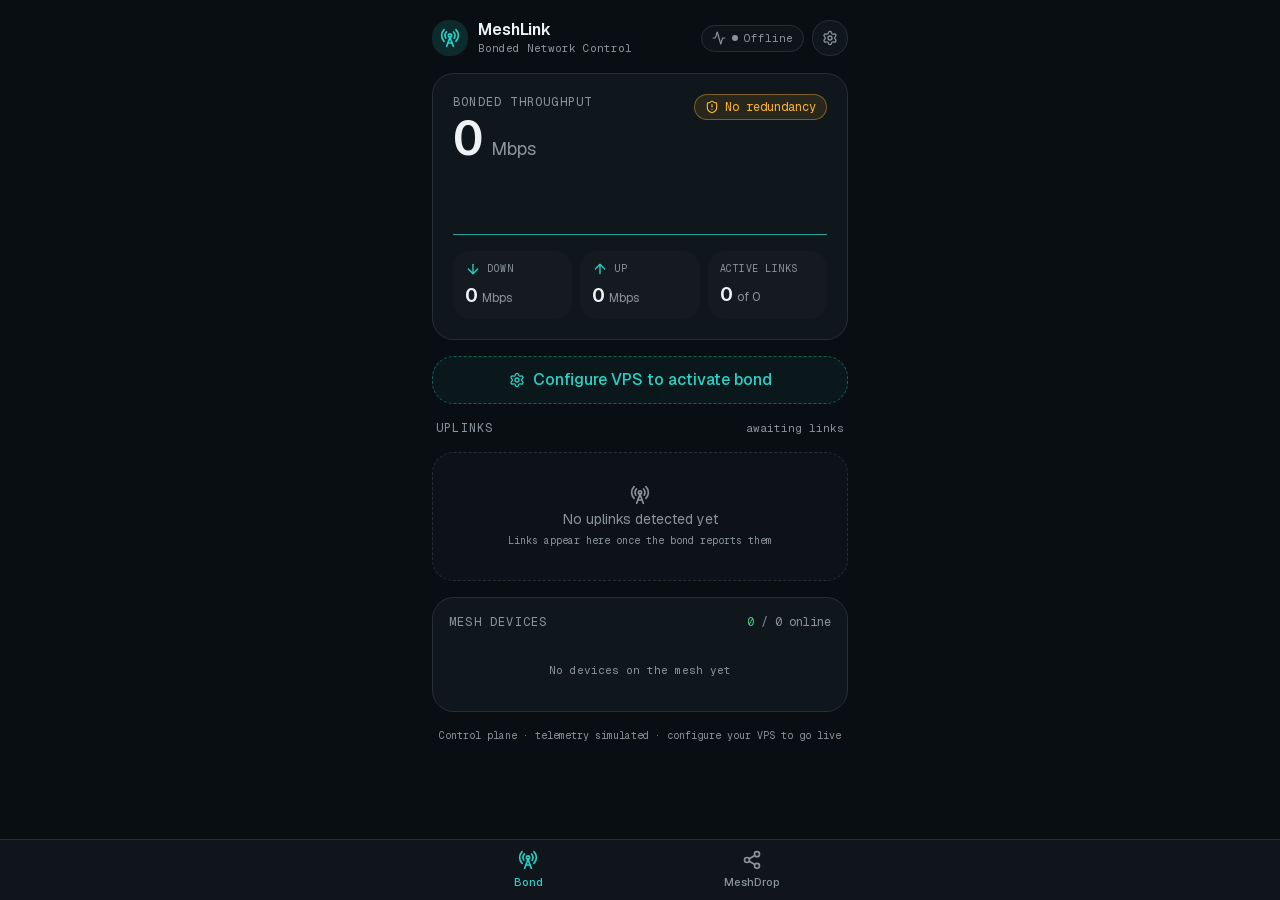
==== commit 635ddef5: "feat: replace Dashboard with AppShell and add new MeshDrop component Co-authored-by: aegisdigitalsol" ====
--- a/out/index.html
+++ b/out/index.html
@@ -1 +1 @@
-<!DOCTYPE html><html lang="en" class="dark bg-background geist_dd5f33c6-module__WggDGG__variable geist_mono_d6617093-module__z61v7q__variable"><head><meta charSet="utf-8"/><meta name="viewport" content="width=device-width, initial-scale=1, maximum-scale=1, user-scalable=no"/><link rel="preload" href="./_next/static/media/797e433ab948586e-s.p.08e28id.o-okb.woff2" as="font" crossorigin="" type="font/woff2"/><link rel="preload" href="./_next/static/media/caa3a2e1cccd8315-s.p.09~u27dqhyhd6.woff2" as="font" crossorigin="" type="font/woff2"/><link rel="stylesheet" href="./_next/static/chunks/0r_5_qm1ddjko.css" data-precedence="next"/><link rel="preload" as="script" fetchPriority="low" href="./_next/static/chunks/0lqt45ziap28-.js"/><script src="./_next/static/chunks/04jsm4.d-ooh7.js" async=""></script><script src="./_next/static/chunks/0_8i78av9bj~m.js" async=""></script><script src="./_next/static/chunks/0umu3-2ef2l5r.js" async=""></script><script src="./_next/static/chunks/turbopack-04miz237z_juo.js" async=""></script><script src="./_next/static/chunks/14plh3vhmgxn7.js" async=""></script><script src="./_next/static/chunks/0ty0.923-lts6.js" async=""></script><script src="./_next/static/chunks/0y2icxidpqhvm.js" async=""></script><link rel="expect" href="#_R_" blocking="render"/><meta name="next-size-adjust" content=""/><meta name="theme-color" content="#0b1220"/><meta name="color-scheme" content="dark"/><title>MeshLink — Bonded Network Control</title><meta name="description" content="Control plane for a bonded cellular mesh: T-Mobile + AT&amp;T uplinks aggregated with seamless failover across all your devices."/><link rel="manifest" href="/manifest.json"/><meta name="generator" content="v0.app"/><meta name="mobile-web-app-capable" content="yes"/><meta name="apple-mobile-web-app-title" content="MeshLink"/><meta name="apple-mobile-web-app-status-bar-style" content="black-translucent"/><script src="./_next/static/chunks/03~yq9q893hmn.js" noModule=""></script></head><body class="font-sans antialiased"><div hidden=""><!--$--><!--/$--></div><main class="min-h-dvh bg-background"><div class="mx-auto flex min-h-dvh w-full max-w-md flex-col gap-4 px-4 pb-10 pt-5"><header class="flex items-center justify-between"><div class="flex items-center gap-2.5"><div class="flex size-9 items-center justify-center rounded-xl bg-primary/15"><svg xmlns="http://www.w3.org/2000/svg" width="24" height="24" viewBox="0 0 24 24" fill="none" stroke="currentColor" stroke-width="2" stroke-linecap="round" stroke-linejoin="round" class="lucide lucide-radio-tower size-5 text-primary" aria-hidden="true"><path d="M4.9 16.1C1 12.2 1 5.8 4.9 1.9"></path><path d="M7.8 4.7a6.14 6.14 0 0 0-.8 7.5"></path><circle cx="12" cy="9" r="2"></circle><path d="M16.2 4.8c2 2 2.26 5.11.8 7.47"></path><path d="M19.1 1.9a9.96 9.96 0 0 1 0 14.1"></path><path d="M9.5 18h5"></path><path d="m8 22 4-11 4 11"></path></svg></div><div><h1 class="text-base font-semibold leading-tight">MeshLink</h1><p class="font-mono text-[11px] text-muted-foreground">Bonded Network Control</p></div></div><div class="flex items-center gap-2"><span class="inline-flex items-center gap-1.5 rounded-full border px-2.5 py-1 font-mono text-[11px] border-border bg-muted/40 text-muted-foreground"><svg xmlns="http://www.w3.org/2000/svg" width="24" height="24" viewBox="0 0 24 24" fill="none" stroke="currentColor" stroke-width="2" stroke-linecap="round" stroke-linejoin="round" class="lucide lucide-activity size-3.5" aria-hidden="true"><path d="M22 12h-2.48a2 2 0 0 0-1.93 1.46l-2.35 8.36a.25.25 0 0 1-.48 0L9.24 2.18a.25.25 0 0 0-.48 0l-2.35 8.36A2 2 0 0 1 4.49 12H2"></path></svg><span class="size-1.5 rounded-full bg-muted-foreground"></span>Offline</span><button type="button" aria-label="Connection settings" class="flex size-9 items-center justify-center rounded-xl border border-border bg-card text-muted-foreground transition-colors hover:text-foreground"><svg xmlns="http://www.w3.org/2000/svg" width="24" height="24" viewBox="0 0 24 24" fill="none" stroke="currentColor" stroke-width="2" stroke-linecap="round" stroke-linejoin="round" class="lucide lucide-settings size-4" aria-hidden="true"><path d="M9.671 4.136a2.34 2.34 0 0 1 4.659 0 2.34 2.34 0 0 0 3.319 1.915 2.34 2.34 0 0 1 2.33 4.033 2.34 2.34 0 0 0 0 3.831 2.34 2.34 0 0 1-2.33 4.033 2.34 2.34 0 0 0-3.319 1.915 2.34 2.34 0 0 1-4.659 0 2.34 2.34 0 0 0-3.32-1.915 2.34 2.34 0 0 1-2.33-4.033 2.34 2.34 0 0 0 0-3.831A2.34 2.34 0 0 1 6.35 6.051a2.34 2.34 0 0 0 3.319-1.915"></path><circle cx="12" cy="12" r="3"></circle></svg></button></div></header><section class="rounded-2xl border border-border bg-card p-5"><div class="flex items-start justify-between gap-3"><div><p class="font-mono text-xs uppercase tracking-widest text-muted-foreground">Bonded Throughput</p><div class="mt-1 flex items-baseline gap-2"><span class="text-5xl font-semibold tabular-nums text-foreground">0</span><span class="text-lg text-muted-foreground">Mbps</span></div></div><span class="inline-flex items-center gap-1.5 rounded-full border px-2.5 py-1 font-mono text-xs border-warning/40 bg-warning/10 text-warning"><svg xmlns="http://www.w3.org/2000/svg" width="24" height="24" viewBox="0 0 24 24" fill="none" stroke="currentColor" stroke-width="2" stroke-linecap="round" stroke-linejoin="round" class="lucide lucide-shield-alert size-3.5" aria-hidden="true"><path d="M20 13c0 5-3.5 7.5-7.66 8.95a1 1 0 0 1-.67-.01C7.5 20.5 4 18 4 13V6a1 1 0 0 1 1-1c2 0 4.5-1.2 6.24-2.72a1.17 1.17 0 0 1 1.52 0C14.51 3.81 17 5 19 5a1 1 0 0 1 1 1z"></path><path d="M12 8v4"></path><path d="M12 16h.01"></path></svg>No redundancy</span></div><div class="mt-4 h-14 w-full"><svg viewBox="0 0 100 40" preserveAspectRatio="none" class="h-full w-full" role="img" aria-label="Aggregate throughput over time"><defs><linearGradient id="tp-fill" x1="0" y1="0" x2="0" y2="1"><stop offset="0%" stop-color="var(--primary)" stop-opacity="0.35"></stop><stop offset="100%" stop-color="var(--primary)" stop-opacity="0"></stop></linearGradient></defs><path d="M0,40 L0.00,40.00 L2.56,40.00 L5.13,40.00 L7.69,40.00 L10.26,40.00 L12.82,40.00 L15.38,40.00 L17.95,40.00 L20.51,40.00 L23.08,40.00 L25.64,40.00 L28.21,40.00 L30.77,40.00 L33.33,40.00 L35.90,40.00 L38.46,40.00 L41.03,40.00 L43.59,40.00 L46.15,40.00 L48.72,40.00 L51.28,40.00 L53.85,40.00 L56.41,40.00 L58.97,40.00 L61.54,40.00 L64.10,40.00 L66.67,40.00 L69.23,40.00 L71.79,40.00 L74.36,40.00 L76.92,40.00 L79.49,40.00 L82.05,40.00 L84.62,40.00 L87.18,40.00 L89.74,40.00 L92.31,40.00 L94.87,40.00 L97.44,40.00 L100.00,40.00 L100,40 Z" fill="url(#tp-fill)"></path><path d="M0.00,40.00 L2.56,40.00 L5.13,40.00 L7.69,40.00 L10.26,40.00 L12.82,40.00 L15.38,40.00 L17.95,40.00 L20.51,40.00 L23.08,40.00 L25.64,40.00 L28.21,40.00 L30.77,40.00 L33.33,40.00 L35.90,40.00 L38.46,40.00 L41.03,40.00 L43.59,40.00 L46.15,40.00 L48.72,40.00 L51.28,40.00 L53.85,40.00 L56.41,40.00 L58.97,40.00 L61.54,40.00 L64.10,40.00 L66.67,40.00 L69.23,40.00 L71.79,40.00 L74.36,40.00 L76.92,40.00 L79.49,40.00 L82.05,40.00 L84.62,40.00 L87.18,40.00 L89.74,40.00 L92.31,40.00 L94.87,40.00 L97.44,40.00 L100.00,40.00" fill="none" stroke="var(--primary)" stroke-width="1.5" vector-effect="non-scaling-stroke" stroke-linejoin="round" stroke-linecap="round"></path></svg></div><div class="mt-4 grid grid-cols-3 gap-2"><div class="rounded-xl bg-muted/40 px-3 py-2.5"><div class="flex items-center gap-1.5"><svg xmlns="http://www.w3.org/2000/svg" width="24" height="24" viewBox="0 0 24 24" fill="none" stroke="currentColor" stroke-width="2" stroke-linecap="round" stroke-linejoin="round" class="lucide lucide-arrow-down size-4 text-primary" aria-hidden="true"><path d="M12 5v14"></path><path d="m19 12-7 7-7-7"></path></svg><span class="font-mono text-[10px] uppercase tracking-wider text-muted-foreground">Down</span></div><div class="mt-1 flex items-baseline gap-1"><span class="text-xl font-semibold tabular-nums">0</span><span class="text-xs text-muted-foreground">Mbps</span></div></div><div class="rounded-xl bg-muted/40 px-3 py-2.5"><div class="flex items-center gap-1.5"><svg xmlns="http://www.w3.org/2000/svg" width="24" height="24" viewBox="0 0 24 24" fill="none" stroke="currentColor" stroke-width="2" stroke-linecap="round" stroke-linejoin="round" class="lucide lucide-arrow-up size-4 text-primary" aria-hidden="true"><path d="m5 12 7-7 7 7"></path><path d="M12 19V5"></path></svg><span class="font-mono text-[10px] uppercase tracking-wider text-muted-foreground">Up</span></div><div class="mt-1 flex items-baseline gap-1"><span class="text-xl font-semibold tabular-nums">0</span><span class="text-xs text-muted-foreground">Mbps</span></div></div><div class="rounded-xl bg-muted/40 px-3 py-2.5"><div class="flex items-center gap-1.5"><span class="font-mono text-[10px] uppercase tracking-wider text-muted-foreground">Active links</span></div><div class="mt-1 flex items-baseline gap-1"><span class="text-xl font-semibold tabular-nums">0</span><span class="text-xs text-muted-foreground">of 0</span></div></div></div></section><button type="button" class="flex h-12 w-full items-center justify-center gap-2 rounded-2xl border border-dashed border-primary/40 bg-primary/5 font-medium text-primary transition-colors hover:bg-primary/10"><svg xmlns="http://www.w3.org/2000/svg" width="24" height="24" viewBox="0 0 24 24" fill="none" stroke="currentColor" stroke-width="2" stroke-linecap="round" stroke-linejoin="round" class="lucide lucide-settings size-4" aria-hidden="true"><path d="M9.671 4.136a2.34 2.34 0 0 1 4.659 0 2.34 2.34 0 0 0 3.319 1.915 2.34 2.34 0 0 1 2.33 4.033 2.34 2.34 0 0 0 0 3.831 2.34 2.34 0 0 1-2.33 4.033 2.34 2.34 0 0 0-3.319 1.915 2.34 2.34 0 0 1-4.659 0 2.34 2.34 0 0 0-3.32-1.915 2.34 2.34 0 0 1-2.33-4.033 2.34 2.34 0 0 0 0-3.831A2.34 2.34 0 0 1 6.35 6.051a2.34 2.34 0 0 0 3.319-1.915"></path><circle cx="12" cy="12" r="3"></circle></svg>Configure VPS to activate bond</button><div class="flex items-center justify-between px-1"><h2 class="font-mono text-xs uppercase tracking-widest text-muted-foreground">Uplinks</h2><span class="font-mono text-[11px] text-muted-foreground">awaiting links</span></div><div class="flex flex-col items-center justify-center gap-1 rounded-2xl border border-dashed border-border bg-card/50 px-4 py-8 text-center"><svg xmlns="http://www.w3.org/2000/svg" width="24" height="24" viewBox="0 0 24 24" fill="none" stroke="currentColor" stroke-width="2" stroke-linecap="round" stroke-linejoin="round" class="lucide lucide-radio-tower size-5 text-muted-foreground" aria-hidden="true"><path d="M4.9 16.1C1 12.2 1 5.8 4.9 1.9"></path><path d="M7.8 4.7a6.14 6.14 0 0 0-.8 7.5"></path><circle cx="12" cy="9" r="2"></circle><path d="M16.2 4.8c2 2 2.26 5.11.8 7.47"></path><path d="M19.1 1.9a9.96 9.96 0 0 1 0 14.1"></path><path d="M9.5 18h5"></path><path d="m8 22 4-11 4 11"></path></svg><p class="text-sm text-muted-foreground">No uplinks detected yet</p><p class="font-mono text-[10px] text-muted-foreground">Links appear here once the bond reports them</p></div><section class="rounded-2xl border border-border bg-card p-4"><header class="flex items-center justify-between"><h2 class="font-mono text-xs uppercase tracking-widest text-muted-foreground">Mesh Devices</h2><span class="font-mono text-xs text-muted-foreground"><span class="text-success">0</span> / <!-- -->0<!-- --> online</span></header><p class="mt-4 py-4 text-center font-mono text-[11px] text-muted-foreground">No devices on the mesh yet</p></section><p class="px-1 text-center font-mono text-[10px] leading-relaxed text-muted-foreground">Control plane · telemetry simulated · configure your VPS to go live</p></div></main><!--$--><!--/$--><!--$!--><template data-dgst="BAILOUT_TO_CLIENT_SIDE_RENDERING"></template><!--/$--><script src="./_next/static/chunks/0lqt45ziap28-.js" id="_R_" async=""></script><script>(self.__next_f=self.__next_f||[]).push([0])</script><script>self.__next_f.push([1,"1:\"$Sreact.fragment\"\n2:I[12224,[\"./_next/static/chunks/14plh3vhmgxn7.js\",\"./_next/static/chunks/0ty0.923-lts6.js\"],\"default\"]\n3:I[67689,[\"./_next/static/chunks/14plh3vhmgxn7.js\",\"./_next/static/chunks/0ty0.923-lts6.js\"],\"default\"]\n4:I[49933,[\"./_next/static/chunks/14plh3vhmgxn7.js\",\"./_next/static/chunks/0ty0.923-lts6.js\"],\"Analytics\"]\n5:I[47544,[\"./_next/static/chunks/14plh3vhmgxn7.js\",\"./_next/static/chunks/0ty0.923-lts6.js\",\"./_next/static/chunks/0y2icxidpqhvm.js\"],\"Dashboard\"]\n6:I[76779,[\"./_next/static/chunks/14plh3vhmgxn7.js\",\"./_next/static/chunks/0ty0.923-lts6.js\"],\"OutletBoundary\"]\n7:\"$Sreact.suspense\"\n9:I[76779,[\"./_next/static/chunks/14plh3vhmgxn7.js\",\"./_next/static/chunks/0ty0.923-lts6.js\"],\"ViewportBoundary\"]\nb:I[76779,[\"./_next/static/chunks/14plh3vhmgxn7.js\",\"./_next/static/chunks/0ty0.923-lts6.js\"],\"MetadataBoundary\"]\nd:I[77663,[\"./_next/static/chunks/14plh3vhmgxn7.js\",\"./_next/static/chunks/0ty0.923-lts6.js\"],\"default\",1]\n:HL[\"./_next/static/chunks/0r_5_qm1ddjko.css\",\"style\"]\n:HL[\"./_next/static/media/797e433ab948586e-s.p.08e28id.o-okb.woff2\",\"font\",{\"crossOrigin\":\"\",\"type\":\"font/woff2\"}]\n:HL[\"./_next/static/media/caa3a2e1cccd8315-s.p.09~u27dqhyhd6.woff2\",\"font\",{\"crossOrigin\":\"\",\"type\":\"font/woff2\"}]\n"])</script><script>self.__next_f.push([1,"0:{\"P\":null,\"c\":[\"\",\"\"],\"q\":\"\",\"i\":false,\"f\":[[[\"\",{\"children\":[\"__PAGE__\",{}]},\"$undefined\",\"$undefined\",16],[[\"$\",\"$1\",\"c\",{\"children\":[[[\"$\",\"link\",\"0\",{\"rel\":\"stylesheet\",\"href\":\"./_next/static/chunks/0r_5_qm1ddjko.css\",\"precedence\":\"next\",\"crossOrigin\":\"$undefined\",\"nonce\":\"$undefined\"}],[\"$\",\"script\",\"script-0\",{\"src\":\"./_next/static/chunks/14plh3vhmgxn7.js\",\"async\":true,\"nonce\":\"$undefined\"}],[\"$\",\"script\",\"script-1\",{\"src\":\"./_next/static/chunks/0ty0.923-lts6.js\",\"async\":true,\"nonce\":\"$undefined\"}]],[\"$\",\"html\",null,{\"lang\":\"en\",\"className\":\"dark bg-background geist_dd5f33c6-module__WggDGG__variable geist_mono_d6617093-module__z61v7q__variable\",\"children\":[\"$\",\"body\",null,{\"className\":\"font-sans antialiased\",\"children\":[[\"$\",\"$L2\",null,{\"parallelRouterKey\":\"children\",\"error\":\"$undefined\",\"errorStyles\":\"$undefined\",\"errorScripts\":\"$undefined\",\"template\":[\"$\",\"$L3\",null,{}],\"templateStyles\":\"$undefined\",\"templateScripts\":\"$undefined\",\"notFound\":[[[\"$\",\"title\",null,{\"children\":\"404: This page could not be found.\"}],[\"$\",\"div\",null,{\"style\":{\"fontFamily\":\"system-ui,\\\"Segoe UI\\\",Roboto,Helvetica,Arial,sans-serif,\\\"Apple Color Emoji\\\",\\\"Segoe UI Emoji\\\"\",\"height\":\"100vh\",\"textAlign\":\"center\",\"display\":\"flex\",\"flexDirection\":\"column\",\"alignItems\":\"center\",\"justifyContent\":\"center\"},\"children\":[\"$\",\"div\",null,{\"children\":[[\"$\",\"style\",null,{\"dangerouslySetInnerHTML\":{\"__html\":\"body{color:#000;background:#fff;margin:0}.next-error-h1{border-right:1px solid rgba(0,0,0,.3)}@media (prefers-color-scheme:dark){body{color:#fff;background:#000}.next-error-h1{border-right:1px solid rgba(255,255,255,.3)}}\"}}],[\"$\",\"h1\",null,{\"className\":\"next-error-h1\",\"style\":{\"display\":\"inline-block\",\"margin\":\"0 20px 0 0\",\"padding\":\"0 23px 0 0\",\"fontSize\":24,\"fontWeight\":500,\"verticalAlign\":\"top\",\"lineHeight\":\"49px\"},\"children\":404}],[\"$\",\"div\",null,{\"style\":{\"display\":\"inline-block\"},\"children\":[\"$\",\"h2\",null,{\"style\":{\"fontSize\":14,\"fontWeight\":400,\"lineHeight\":\"49px\",\"margin\":0},\"children\":\"This page could not be found.\"}]}]]}]}]],[]],\"forbidden\":\"$undefined\",\"unauthorized\":\"$undefined\"}],[\"$\",\"$L4\",null,{}]]}]}]]}],{\"children\":[[\"$\",\"$1\",\"c\",{\"children\":[[\"$\",\"main\",null,{\"className\":\"min-h-dvh bg-background\",\"children\":[\"$\",\"$L5\",null,{}]}],[[\"$\",\"script\",\"script-0\",{\"src\":\"./_next/static/chunks/0y2icxidpqhvm.js\",\"async\":true,\"nonce\":\"$undefined\"}]],[\"$\",\"$L6\",null,{\"children\":[\"$\",\"$7\",null,{\"name\":\"Next.MetadataOutlet\",\"children\":\"$@8\"}]}]]}],{},null,false,null]},null,false,null],[\"$\",\"$1\",\"h\",{\"children\":[null,[\"$\",\"$L9\",null,{\"children\":\"$La\"}],[\"$\",\"div\",null,{\"hidden\":true,\"children\":[\"$\",\"$Lb\",null,{\"children\":[\"$\",\"$7\",null,{\"name\":\"Next.Metadata\",\"children\":\"$Lc\"}]}]}],[\"$\",\"meta\",null,{\"name\":\"next-size-adjust\",\"content\":\"\"}]]}],false]],\"m\":\"$undefined\",\"G\":[\"$d\",[[\"$\",\"link\",\"0\",{\"rel\":\"stylesheet\",\"href\":\"./_next/static/chunks/0r_5_qm1ddjko.css\",\"precedence\":\"next\",\"crossOrigin\":\"$undefined\",\"nonce\":\"$undefined\"}]]],\"S\":true,\"h\":null,\"s\":\"$undefined\",\"l\":\"$undefined\",\"p\":\"$undefined\",\"d\":\"$undefined\",\"b\":\"Ma1UmpdN7exM46Loek8uw\"}\n"])</script><script>self.__next_f.push([1,"a:[[\"$\",\"meta\",\"0\",{\"charSet\":\"utf-8\"}],[\"$\",\"meta\",\"1\",{\"name\":\"viewport\",\"content\":\"width=device-width, initial-scale=1, maximum-scale=1, user-scalable=no\"}],[\"$\",\"meta\",\"2\",{\"name\":\"theme-color\",\"content\":\"#0b1220\"}],[\"$\",\"meta\",\"3\",{\"name\":\"color-scheme\",\"content\":\"dark\"}]]\n"])</script><script>self.__next_f.push([1,"8:null\nc:[[\"$\",\"title\",\"0\",{\"children\":\"MeshLink — Bonded Network Control\"}],[\"$\",\"meta\",\"1\",{\"name\":\"description\",\"content\":\"Control plane for a bonded cellular mesh: T-Mobile + AT\u0026T uplinks aggregated with seamless failover across all your devices.\"}],[\"$\",\"link\",\"2\",{\"rel\":\"manifest\",\"href\":\"/manifest.json\",\"crossOrigin\":\"$undefined\"}],[\"$\",\"meta\",\"3\",{\"name\":\"generator\",\"content\":\"v0.app\"}],[\"$\",\"meta\",\"4\",{\"name\":\"mobile-web-app-capable\",\"content\":\"yes\"}],[\"$\",\"meta\",\"5\",{\"name\":\"apple-mobile-web-app-title\",\"content\":\"MeshLink\"}],[\"$\",\"meta\",\"6\",{\"name\":\"apple-mobile-web-app-status-bar-style\",\"content\":\"black-translucent\"}]]\n"])</script></body></html>+<!DOCTYPE html><html lang="en" class="dark bg-background geist_dd5f33c6-module__WggDGG__variable geist_mono_d6617093-module__z61v7q__variable"><head><meta charSet="utf-8"/><meta name="viewport" content="width=device-width, initial-scale=1, maximum-scale=1, user-scalable=no"/><link rel="preload" href="./_next/static/media/797e433ab948586e-s.p.08e28id.o-okb.woff2" as="font" crossorigin="" type="font/woff2"/><link rel="preload" href="./_next/static/media/caa3a2e1cccd8315-s.p.09~u27dqhyhd6.woff2" as="font" crossorigin="" type="font/woff2"/><link rel="stylesheet" href="./_next/static/chunks/11zky4ztgj4-e.css" data-precedence="next"/><link rel="preload" as="script" fetchPriority="low" href="./_next/static/chunks/0lqt45ziap28-.js"/><script src="./_next/static/chunks/04jsm4.d-ooh7.js" async=""></script><script src="./_next/static/chunks/0_8i78av9bj~m.js" async=""></script><script src="./_next/static/chunks/0umu3-2ef2l5r.js" async=""></script><script src="./_next/static/chunks/turbopack-04miz237z_juo.js" async=""></script><script src="./_next/static/chunks/14plh3vhmgxn7.js" async=""></script><script src="./_next/static/chunks/0ty0.923-lts6.js" async=""></script><script src="./_next/static/chunks/0v3d1jhhheom2.js" async=""></script><link rel="expect" href="#_R_" blocking="render"/><meta name="next-size-adjust" content=""/><meta name="theme-color" content="#0b1220"/><meta name="color-scheme" content="dark"/><title>MeshLink — Bonded Network Control</title><meta name="description" content="Control plane for a bonded cellular mesh: T-Mobile + AT&amp;T uplinks aggregated with seamless failover across all your devices."/><link rel="manifest" href="/manifest.json"/><meta name="generator" content="v0.app"/><meta name="mobile-web-app-capable" content="yes"/><meta name="apple-mobile-web-app-title" content="MeshLink"/><meta name="apple-mobile-web-app-status-bar-style" content="black-translucent"/><script src="./_next/static/chunks/03~yq9q893hmn.js" noModule=""></script></head><body class="font-sans antialiased"><div hidden=""><!--$--><!--/$--></div><main class="min-h-dvh bg-background"><div class="relative min-h-dvh bg-background"><div class="mx-auto flex min-h-dvh w-full max-w-md flex-col gap-4 px-4 pb-28 pt-5"><header class="flex items-center justify-between"><div class="flex items-center gap-2.5"><div class="flex size-9 items-center justify-center rounded-xl bg-primary/15"><svg xmlns="http://www.w3.org/2000/svg" width="24" height="24" viewBox="0 0 24 24" fill="none" stroke="currentColor" stroke-width="2" stroke-linecap="round" stroke-linejoin="round" class="lucide lucide-radio-tower size-5 text-primary" aria-hidden="true"><path d="M4.9 16.1C1 12.2 1 5.8 4.9 1.9"></path><path d="M7.8 4.7a6.14 6.14 0 0 0-.8 7.5"></path><circle cx="12" cy="9" r="2"></circle><path d="M16.2 4.8c2 2 2.26 5.11.8 7.47"></path><path d="M19.1 1.9a9.96 9.96 0 0 1 0 14.1"></path><path d="M9.5 18h5"></path><path d="m8 22 4-11 4 11"></path></svg></div><div><h1 class="text-base font-semibold leading-tight">MeshLink</h1><p class="font-mono text-[11px] text-muted-foreground">Bonded Network Control</p></div></div><div class="flex items-center gap-2"><span class="inline-flex items-center gap-1.5 rounded-full border px-2.5 py-1 font-mono text-[11px] border-border bg-muted/40 text-muted-foreground"><svg xmlns="http://www.w3.org/2000/svg" width="24" height="24" viewBox="0 0 24 24" fill="none" stroke="currentColor" stroke-width="2" stroke-linecap="round" stroke-linejoin="round" class="lucide lucide-activity size-3.5" aria-hidden="true"><path d="M22 12h-2.48a2 2 0 0 0-1.93 1.46l-2.35 8.36a.25.25 0 0 1-.48 0L9.24 2.18a.25.25 0 0 0-.48 0l-2.35 8.36A2 2 0 0 1 4.49 12H2"></path></svg><span class="size-1.5 rounded-full bg-muted-foreground"></span>Offline</span><button type="button" aria-label="Connection settings" class="flex size-9 items-center justify-center rounded-xl border border-border bg-card text-muted-foreground transition-colors hover:text-foreground"><svg xmlns="http://www.w3.org/2000/svg" width="24" height="24" viewBox="0 0 24 24" fill="none" stroke="currentColor" stroke-width="2" stroke-linecap="round" stroke-linejoin="round" class="lucide lucide-settings size-4" aria-hidden="true"><path d="M9.671 4.136a2.34 2.34 0 0 1 4.659 0 2.34 2.34 0 0 0 3.319 1.915 2.34 2.34 0 0 1 2.33 4.033 2.34 2.34 0 0 0 0 3.831 2.34 2.34 0 0 1-2.33 4.033 2.34 2.34 0 0 0-3.319 1.915 2.34 2.34 0 0 1-4.659 0 2.34 2.34 0 0 0-3.32-1.915 2.34 2.34 0 0 1-2.33-4.033 2.34 2.34 0 0 0 0-3.831A2.34 2.34 0 0 1 6.35 6.051a2.34 2.34 0 0 0 3.319-1.915"></path><circle cx="12" cy="12" r="3"></circle></svg></button></div></header><section class="rounded-2xl border border-border bg-card p-5"><div class="flex items-start justify-between gap-3"><div><p class="font-mono text-xs uppercase tracking-widest text-muted-foreground">Bonded Throughput</p><div class="mt-1 flex items-baseline gap-2"><span class="text-5xl font-semibold tabular-nums text-foreground">0</span><span class="text-lg text-muted-foreground">Mbps</span></div></div><span class="inline-flex items-center gap-1.5 rounded-full border px-2.5 py-1 font-mono text-xs border-warning/40 bg-warning/10 text-warning"><svg xmlns="http://www.w3.org/2000/svg" width="24" height="24" viewBox="0 0 24 24" fill="none" stroke="currentColor" stroke-width="2" stroke-linecap="round" stroke-linejoin="round" class="lucide lucide-shield-alert size-3.5" aria-hidden="true"><path d="M20 13c0 5-3.5 7.5-7.66 8.95a1 1 0 0 1-.67-.01C7.5 20.5 4 18 4 13V6a1 1 0 0 1 1-1c2 0 4.5-1.2 6.24-2.72a1.17 1.17 0 0 1 1.52 0C14.51 3.81 17 5 19 5a1 1 0 0 1 1 1z"></path><path d="M12 8v4"></path><path d="M12 16h.01"></path></svg>No redundancy</span></div><div class="mt-4 h-14 w-full"><svg viewBox="0 0 100 40" preserveAspectRatio="none" class="h-full w-full" role="img" aria-label="Aggregate throughput over time"><defs><linearGradient id="tp-fill" x1="0" y1="0" x2="0" y2="1"><stop offset="0%" stop-color="var(--primary)" stop-opacity="0.35"></stop><stop offset="100%" stop-color="var(--primary)" stop-opacity="0"></stop></linearGradient></defs><path d="M0,40 L0.00,40.00 L2.56,40.00 L5.13,40.00 L7.69,40.00 L10.26,40.00 L12.82,40.00 L15.38,40.00 L17.95,40.00 L20.51,40.00 L23.08,40.00 L25.64,40.00 L28.21,40.00 L30.77,40.00 L33.33,40.00 L35.90,40.00 L38.46,40.00 L41.03,40.00 L43.59,40.00 L46.15,40.00 L48.72,40.00 L51.28,40.00 L53.85,40.00 L56.41,40.00 L58.97,40.00 L61.54,40.00 L64.10,40.00 L66.67,40.00 L69.23,40.00 L71.79,40.00 L74.36,40.00 L76.92,40.00 L79.49,40.00 L82.05,40.00 L84.62,40.00 L87.18,40.00 L89.74,40.00 L92.31,40.00 L94.87,40.00 L97.44,40.00 L100.00,40.00 L100,40 Z" fill="url(#tp-fill)"></path><path d="M0.00,40.00 L2.56,40.00 L5.13,40.00 L7.69,40.00 L10.26,40.00 L12.82,40.00 L15.38,40.00 L17.95,40.00 L20.51,40.00 L23.08,40.00 L25.64,40.00 L28.21,40.00 L30.77,40.00 L33.33,40.00 L35.90,40.00 L38.46,40.00 L41.03,40.00 L43.59,40.00 L46.15,40.00 L48.72,40.00 L51.28,40.00 L53.85,40.00 L56.41,40.00 L58.97,40.00 L61.54,40.00 L64.10,40.00 L66.67,40.00 L69.23,40.00 L71.79,40.00 L74.36,40.00 L76.92,40.00 L79.49,40.00 L82.05,40.00 L84.62,40.00 L87.18,40.00 L89.74,40.00 L92.31,40.00 L94.87,40.00 L97.44,40.00 L100.00,40.00" fill="none" stroke="var(--primary)" stroke-width="1.5" vector-effect="non-scaling-stroke" stroke-linejoin="round" stroke-linecap="round"></path></svg></div><div class="mt-4 grid grid-cols-3 gap-2"><div class="rounded-xl bg-muted/40 px-3 py-2.5"><div class="flex items-center gap-1.5"><svg xmlns="http://www.w3.org/2000/svg" width="24" height="24" viewBox="0 0 24 24" fill="none" stroke="currentColor" stroke-width="2" stroke-linecap="round" stroke-linejoin="round" class="lucide lucide-arrow-down size-4 text-primary" aria-hidden="true"><path d="M12 5v14"></path><path d="m19 12-7 7-7-7"></path></svg><span class="font-mono text-[10px] uppercase tracking-wider text-muted-foreground">Down</span></div><div class="mt-1 flex items-baseline gap-1"><span class="text-xl font-semibold tabular-nums">0</span><span class="text-xs text-muted-foreground">Mbps</span></div></div><div class="rounded-xl bg-muted/40 px-3 py-2.5"><div class="flex items-center gap-1.5"><svg xmlns="http://www.w3.org/2000/svg" width="24" height="24" viewBox="0 0 24 24" fill="none" stroke="currentColor" stroke-width="2" stroke-linecap="round" stroke-linejoin="round" class="lucide lucide-arrow-up size-4 text-primary" aria-hidden="true"><path d="m5 12 7-7 7 7"></path><path d="M12 19V5"></path></svg><span class="font-mono text-[10px] uppercase tracking-wider text-muted-foreground">Up</span></div><div class="mt-1 flex items-baseline gap-1"><span class="text-xl font-semibold tabular-nums">0</span><span class="text-xs text-muted-foreground">Mbps</span></div></div><div class="rounded-xl bg-muted/40 px-3 py-2.5"><div class="flex items-center gap-1.5"><span class="font-mono text-[10px] uppercase tracking-wider text-muted-foreground">Active links</span></div><div class="mt-1 flex items-baseline gap-1"><span class="text-xl font-semibold tabular-nums">0</span><span class="text-xs text-muted-foreground">of 0</span></div></div></div></section><button type="button" class="flex h-12 w-full items-center justify-center gap-2 rounded-2xl border border-dashed border-primary/40 bg-primary/5 font-medium text-primary transition-colors hover:bg-primary/10"><svg xmlns="http://www.w3.org/2000/svg" width="24" height="24" viewBox="0 0 24 24" fill="none" stroke="currentColor" stroke-width="2" stroke-linecap="round" stroke-linejoin="round" class="lucide lucide-settings size-4" aria-hidden="true"><path d="M9.671 4.136a2.34 2.34 0 0 1 4.659 0 2.34 2.34 0 0 0 3.319 1.915 2.34 2.34 0 0 1 2.33 4.033 2.34 2.34 0 0 0 0 3.831 2.34 2.34 0 0 1-2.33 4.033 2.34 2.34 0 0 0-3.319 1.915 2.34 2.34 0 0 1-4.659 0 2.34 2.34 0 0 0-3.32-1.915 2.34 2.34 0 0 1-2.33-4.033 2.34 2.34 0 0 0 0-3.831A2.34 2.34 0 0 1 6.35 6.051a2.34 2.34 0 0 0 3.319-1.915"></path><circle cx="12" cy="12" r="3"></circle></svg>Configure VPS to activate bond</button><div class="flex items-center justify-between px-1"><h2 class="font-mono text-xs uppercase tracking-widest text-muted-foreground">Uplinks</h2><span class="font-mono text-[11px] text-muted-foreground">awaiting links</span></div><div class="flex flex-col items-center justify-center gap-1 rounded-2xl border border-dashed border-border bg-card/50 px-4 py-8 text-center"><svg xmlns="http://www.w3.org/2000/svg" width="24" height="24" viewBox="0 0 24 24" fill="none" stroke="currentColor" stroke-width="2" stroke-linecap="round" stroke-linejoin="round" class="lucide lucide-radio-tower size-5 text-muted-foreground" aria-hidden="true"><path d="M4.9 16.1C1 12.2 1 5.8 4.9 1.9"></path><path d="M7.8 4.7a6.14 6.14 0 0 0-.8 7.5"></path><circle cx="12" cy="9" r="2"></circle><path d="M16.2 4.8c2 2 2.26 5.11.8 7.47"></path><path d="M19.1 1.9a9.96 9.96 0 0 1 0 14.1"></path><path d="M9.5 18h5"></path><path d="m8 22 4-11 4 11"></path></svg><p class="text-sm text-muted-foreground">No uplinks detected yet</p><p class="font-mono text-[10px] text-muted-foreground">Links appear here once the bond reports them</p></div><section class="rounded-2xl border border-border bg-card p-4"><header class="flex items-center justify-between"><h2 class="font-mono text-xs uppercase tracking-widest text-muted-foreground">Mesh Devices</h2><span class="font-mono text-xs text-muted-foreground"><span class="text-success">0</span> / <!-- -->0<!-- --> online</span></header><p class="mt-4 py-4 text-center font-mono text-[11px] text-muted-foreground">No devices on the mesh yet</p></section><p class="px-1 text-center font-mono text-[10px] leading-relaxed text-muted-foreground">Control plane · telemetry simulated · configure your VPS to go live</p></div><nav aria-label="Primary" class="fixed inset-x-0 bottom-0 z-20 border-t border-border bg-card/95 backdrop-blur"><div class="mx-auto flex w-full max-w-md items-stretch"><button type="button" aria-current="page" class="flex flex-1 flex-col items-center gap-1 py-2.5 pb-[max(0.625rem,env(safe-area-inset-bottom))] text-[11px] font-medium transition-colors text-primary"><svg xmlns="http://www.w3.org/2000/svg" width="24" height="24" viewBox="0 0 24 24" fill="none" stroke="currentColor" stroke-width="2" stroke-linecap="round" stroke-linejoin="round" class="lucide lucide-radio-tower size-5" aria-hidden="true"><path d="M4.9 16.1C1 12.2 1 5.8 4.9 1.9"></path><path d="M7.8 4.7a6.14 6.14 0 0 0-.8 7.5"></path><circle cx="12" cy="9" r="2"></circle><path d="M16.2 4.8c2 2 2.26 5.11.8 7.47"></path><path d="M19.1 1.9a9.96 9.96 0 0 1 0 14.1"></path><path d="M9.5 18h5"></path><path d="m8 22 4-11 4 11"></path></svg>Bond</button><button type="button" class="flex flex-1 flex-col items-center gap-1 py-2.5 pb-[max(0.625rem,env(safe-area-inset-bottom))] text-[11px] font-medium transition-colors text-muted-foreground hover:text-foreground"><svg xmlns="http://www.w3.org/2000/svg" width="24" height="24" viewBox="0 0 24 24" fill="none" stroke="currentColor" stroke-width="2" stroke-linecap="round" stroke-linejoin="round" class="lucide lucide-share2 lucide-share-2 size-5" aria-hidden="true"><circle cx="18" cy="5" r="3"></circle><circle cx="6" cy="12" r="3"></circle><circle cx="18" cy="19" r="3"></circle><line x1="8.59" x2="15.42" y1="13.51" y2="17.49"></line><line x1="15.41" x2="8.59" y1="6.51" y2="10.49"></line></svg>MeshDrop</button></div></nav></div></main><!--$--><!--/$--><!--$!--><template data-dgst="BAILOUT_TO_CLIENT_SIDE_RENDERING"></template><!--/$--><script src="./_next/static/chunks/0lqt45ziap28-.js" id="_R_" async=""></script><script>(self.__next_f=self.__next_f||[]).push([0])</script><script>self.__next_f.push([1,"1:\"$Sreact.fragment\"\n2:I[12224,[\"./_next/static/chunks/14plh3vhmgxn7.js\",\"./_next/static/chunks/0ty0.923-lts6.js\"],\"default\"]\n3:I[67689,[\"./_next/static/chunks/14plh3vhmgxn7.js\",\"./_next/static/chunks/0ty0.923-lts6.js\"],\"default\"]\n4:I[49933,[\"./_next/static/chunks/14plh3vhmgxn7.js\",\"./_next/static/chunks/0ty0.923-lts6.js\"],\"Analytics\"]\n5:I[36840,[\"./_next/static/chunks/14plh3vhmgxn7.js\",\"./_next/static/chunks/0ty0.923-lts6.js\",\"./_next/static/chunks/0v3d1jhhheom2.js\"],\"AppShell\"]\n6:I[76779,[\"./_next/static/chunks/14plh3vhmgxn7.js\",\"./_next/static/chunks/0ty0.923-lts6.js\"],\"OutletBoundary\"]\n7:\"$Sreact.suspense\"\n9:I[76779,[\"./_next/static/chunks/14plh3vhmgxn7.js\",\"./_next/static/chunks/0ty0.923-lts6.js\"],\"ViewportBoundary\"]\nb:I[76779,[\"./_next/static/chunks/14plh3vhmgxn7.js\",\"./_next/static/chunks/0ty0.923-lts6.js\"],\"MetadataBoundary\"]\nd:I[77663,[\"./_next/static/chunks/14plh3vhmgxn7.js\",\"./_next/static/chunks/0ty0.923-lts6.js\"],\"default\",1]\n:HL[\"./_next/static/chunks/11zky4ztgj4-e.css\",\"style\"]\n:HL[\"./_next/static/media/797e433ab948586e-s.p.08e28id.o-okb.woff2\",\"font\",{\"crossOrigin\":\"\",\"type\":\"font/woff2\"}]\n:HL[\"./_next/static/media/caa3a2e1cccd8315-s.p.09~u27dqhyhd6.woff2\",\"font\",{\"crossOrigin\":\"\",\"type\":\"font/woff2\"}]\n"])</script><script>self.__next_f.push([1,"0:{\"P\":null,\"c\":[\"\",\"\"],\"q\":\"\",\"i\":false,\"f\":[[[\"\",{\"children\":[\"__PAGE__\",{}]},\"$undefined\",\"$undefined\",16],[[\"$\",\"$1\",\"c\",{\"children\":[[[\"$\",\"link\",\"0\",{\"rel\":\"stylesheet\",\"href\":\"./_next/static/chunks/11zky4ztgj4-e.css\",\"precedence\":\"next\",\"crossOrigin\":\"$undefined\",\"nonce\":\"$undefined\"}],[\"$\",\"script\",\"script-0\",{\"src\":\"./_next/static/chunks/14plh3vhmgxn7.js\",\"async\":true,\"nonce\":\"$undefined\"}],[\"$\",\"script\",\"script-1\",{\"src\":\"./_next/static/chunks/0ty0.923-lts6.js\",\"async\":true,\"nonce\":\"$undefined\"}]],[\"$\",\"html\",null,{\"lang\":\"en\",\"className\":\"dark bg-background geist_dd5f33c6-module__WggDGG__variable geist_mono_d6617093-module__z61v7q__variable\",\"children\":[\"$\",\"body\",null,{\"className\":\"font-sans antialiased\",\"children\":[[\"$\",\"$L2\",null,{\"parallelRouterKey\":\"children\",\"error\":\"$undefined\",\"errorStyles\":\"$undefined\",\"errorScripts\":\"$undefined\",\"template\":[\"$\",\"$L3\",null,{}],\"templateStyles\":\"$undefined\",\"templateScripts\":\"$undefined\",\"notFound\":[[[\"$\",\"title\",null,{\"children\":\"404: This page could not be found.\"}],[\"$\",\"div\",null,{\"style\":{\"fontFamily\":\"system-ui,\\\"Segoe UI\\\",Roboto,Helvetica,Arial,sans-serif,\\\"Apple Color Emoji\\\",\\\"Segoe UI Emoji\\\"\",\"height\":\"100vh\",\"textAlign\":\"center\",\"display\":\"flex\",\"flexDirection\":\"column\",\"alignItems\":\"center\",\"justifyContent\":\"center\"},\"children\":[\"$\",\"div\",null,{\"children\":[[\"$\",\"style\",null,{\"dangerouslySetInnerHTML\":{\"__html\":\"body{color:#000;background:#fff;margin:0}.next-error-h1{border-right:1px solid rgba(0,0,0,.3)}@media (prefers-color-scheme:dark){body{color:#fff;background:#000}.next-error-h1{border-right:1px solid rgba(255,255,255,.3)}}\"}}],[\"$\",\"h1\",null,{\"className\":\"next-error-h1\",\"style\":{\"display\":\"inline-block\",\"margin\":\"0 20px 0 0\",\"padding\":\"0 23px 0 0\",\"fontSize\":24,\"fontWeight\":500,\"verticalAlign\":\"top\",\"lineHeight\":\"49px\"},\"children\":404}],[\"$\",\"div\",null,{\"style\":{\"display\":\"inline-block\"},\"children\":[\"$\",\"h2\",null,{\"style\":{\"fontSize\":14,\"fontWeight\":400,\"lineHeight\":\"49px\",\"margin\":0},\"children\":\"This page could not be found.\"}]}]]}]}]],[]],\"forbidden\":\"$undefined\",\"unauthorized\":\"$undefined\"}],[\"$\",\"$L4\",null,{}]]}]}]]}],{\"children\":[[\"$\",\"$1\",\"c\",{\"children\":[[\"$\",\"main\",null,{\"className\":\"min-h-dvh bg-background\",\"children\":[\"$\",\"$L5\",null,{}]}],[[\"$\",\"script\",\"script-0\",{\"src\":\"./_next/static/chunks/0v3d1jhhheom2.js\",\"async\":true,\"nonce\":\"$undefined\"}]],[\"$\",\"$L6\",null,{\"children\":[\"$\",\"$7\",null,{\"name\":\"Next.MetadataOutlet\",\"children\":\"$@8\"}]}]]}],{},null,false,null]},null,false,null],[\"$\",\"$1\",\"h\",{\"children\":[null,[\"$\",\"$L9\",null,{\"children\":\"$La\"}],[\"$\",\"div\",null,{\"hidden\":true,\"children\":[\"$\",\"$Lb\",null,{\"children\":[\"$\",\"$7\",null,{\"name\":\"Next.Metadata\",\"children\":\"$Lc\"}]}]}],[\"$\",\"meta\",null,{\"name\":\"next-size-adjust\",\"content\":\"\"}]]}],false]],\"m\":\"$undefined\",\"G\":[\"$d\",[[\"$\",\"link\",\"0\",{\"rel\":\"stylesheet\",\"href\":\"./_next/static/chunks/11zky4ztgj4-e.css\",\"precedence\":\"next\",\"crossOrigin\":\"$undefined\",\"nonce\":\"$undefined\"}]]],\"S\":true,\"h\":null,\"s\":\"$undefined\",\"l\":\"$undefined\",\"p\":\"$undefined\",\"d\":\"$undefined\",\"b\":\"s21_GalDZbpZq95jenRSc\"}\n"])</script><script>self.__next_f.push([1,"a:[[\"$\",\"meta\",\"0\",{\"charSet\":\"utf-8\"}],[\"$\",\"meta\",\"1\",{\"name\":\"viewport\",\"content\":\"width=device-width, initial-scale=1, maximum-scale=1, user-scalable=no\"}],[\"$\",\"meta\",\"2\",{\"name\":\"theme-color\",\"content\":\"#0b1220\"}],[\"$\",\"meta\",\"3\",{\"name\":\"color-scheme\",\"content\":\"dark\"}]]\n"])</script><script>self.__next_f.push([1,"8:null\nc:[[\"$\",\"title\",\"0\",{\"children\":\"MeshLink — Bonded Network Control\"}],[\"$\",\"meta\",\"1\",{\"name\":\"description\",\"content\":\"Control plane for a bonded cellular mesh: T-Mobile + AT\u0026T uplinks aggregated with seamless failover across all your devices.\"}],[\"$\",\"link\",\"2\",{\"rel\":\"manifest\",\"href\":\"/manifest.json\",\"crossOrigin\":\"$undefined\"}],[\"$\",\"meta\",\"3\",{\"name\":\"generator\",\"content\":\"v0.app\"}],[\"$\",\"meta\",\"4\",{\"name\":\"mobile-web-app-capable\",\"content\":\"yes\"}],[\"$\",\"meta\",\"5\",{\"name\":\"apple-mobile-web-app-title\",\"content\":\"MeshLink\"}],[\"$\",\"meta\",\"6\",{\"name\":\"apple-mobile-web-app-status-bar-style\",\"content\":\"black-translucent\"}]]\n"])</script></body></html>
--- a/out/_next/static/chunks/11zky4ztgj4-e.css
+++ b/out/_next/static/chunks/11zky4ztgj4-e.css
@@ -0,0 +1,3 @@
+@font-face{font-family:Geist;font-style:normal;font-weight:100 900;font-display:swap;src:url(../media/fef07dbb0973bf53-s.12tyk43_3sh9u.woff2)format("woff2");unicode-range:U+460-52F,U+1C80-1C8A,U+20B4,U+2DE0-2DFF,U+A640-A69F,U+FE2E-FE2F}@font-face{font-family:Geist;font-style:normal;font-weight:100 900;font-display:swap;src:url(../media/8a480f0b521d4e75-s.0jzbimsg8vl84.woff2)format("woff2");unicode-range:U+301,U+400-45F,U+490-491,U+4B0-4B1,U+2116}@font-face{font-family:Geist;font-style:normal;font-weight:100 900;font-display:swap;src:url(../media/53b9e256198e5412-s.0-wfv7uh4i7h9.woff2)format("woff2");unicode-range:U+102-103,U+110-111,U+128-129,U+168-169,U+1A0-1A1,U+1AF-1B0,U+300-301,U+303-304,U+308-309,U+323,U+329,U+1EA0-1EF9,U+20AB}@font-face{font-family:Geist;font-style:normal;font-weight:100 900;font-display:swap;src:url(../media/7178b3e590c64307-s.0nx0ww8fni_q3.woff2)format("woff2");unicode-range:U+100-2BA,U+2BD-2C5,U+2C7-2CC,U+2CE-2D7,U+2DD-2FF,U+304,U+308,U+329,U+1D00-1DBF,U+1E00-1E9F,U+1EF2-1EFF,U+2020,U+20A0-20AB,U+20AD-20C0,U+2113,U+2C60-2C7F,U+A720-A7FF}@font-face{font-family:Geist;font-style:normal;font-weight:100 900;font-display:swap;src:url(../media/caa3a2e1cccd8315-s.p.09~u27dqhyhd6.woff2)format("woff2");unicode-range:U+??,U+131,U+152-153,U+2BB-2BC,U+2C6,U+2DA,U+2DC,U+304,U+308,U+329,U+2000-206F,U+20AC,U+2122,U+2191,U+2193,U+2212,U+2215,U+FEFF,U+FFFD}@font-face{font-family:Geist Fallback;src:local(Arial);ascent-override:95.94%;descent-override:28.16%;line-gap-override:0.0%;size-adjust:104.76%}.geist_dd5f33c6-module__WggDGG__className{font-family:Geist,Geist Fallback;font-style:normal}.geist_dd5f33c6-module__WggDGG__variable{--font-geist-sans:"Geist", "Geist Fallback"}
+@font-face{font-family:Geist Mono;font-style:normal;font-weight:100 900;font-display:swap;src:url(../media/5ce348bf30bf5439-s.0zgw-jeven.3w.woff2)format("woff2");unicode-range:U+460-52F,U+1C80-1C8A,U+20B4,U+2DE0-2DFF,U+A640-A69F,U+FE2E-FE2F}@font-face{font-family:Geist Mono;font-style:normal;font-weight:100 900;font-display:swap;src:url(../media/4fa387ec64143e14-s.0wkzw~je483f-.woff2)format("woff2");unicode-range:U+301,U+400-45F,U+490-491,U+4B0-4B1,U+2116}@font-face{font-family:Geist Mono;font-style:normal;font-weight:100 900;font-display:swap;src:url(../media/6306c77e7c8268e4-s.0rhz0arwfsn~5.woff2)format("woff2");unicode-range:U+2000-2001,U+2004-2008,U+200A,U+23B8-23BD,U+2500-259F}@font-face{font-family:Geist Mono;font-style:normal;font-weight:100 900;font-display:swap;src:url(../media/7d817b4c03b0c5f1-s.0l76wvqk9d84w.woff2)format("woff2");unicode-range:U+102-103,U+110-111,U+128-129,U+168-169,U+1A0-1A1,U+1AF-1B0,U+300-301,U+303-304,U+308-309,U+323,U+329,U+1EA0-1EF9,U+20AB}@font-face{font-family:Geist Mono;font-style:normal;font-weight:100 900;font-display:swap;src:url(../media/bbc41e54d2fcbd21-s.0k4k9394f2q-k.woff2)format("woff2");unicode-range:U+100-2BA,U+2BD-2C5,U+2C7-2CC,U+2CE-2D7,U+2DD-2FF,U+304,U+308,U+329,U+1D00-1DBF,U+1E00-1E9F,U+1EF2-1EFF,U+2020,U+20A0-20AB,U+20AD-20C0,U+2113,U+2C60-2C7F,U+A720-A7FF}@font-face{font-family:Geist Mono;font-style:normal;font-weight:100 900;font-display:swap;src:url(../media/797e433ab948586e-s.p.08e28id.o-okb.woff2)format("woff2");unicode-range:U+??,U+131,U+152-153,U+2BB-2BC,U+2C6,U+2DA,U+2DC,U+304,U+308,U+329,U+2000-206F,U+20AC,U+2122,U+2191,U+2193,U+2212,U+2215,U+FEFF,U+FFFD}@font-face{font-family:Geist Mono Fallback;src:local(Arial);ascent-override:74.67%;descent-override:21.92%;line-gap-override:0.0%;size-adjust:134.59%}.geist_mono_d6617093-module__z61v7q__className{font-family:Geist Mono,Geist Mono Fallback;font-style:normal}.geist_mono_d6617093-module__z61v7q__variable{--font-geist-mono:"Geist Mono", "Geist Mono Fallback"}
+@layer properties{@supports (((-webkit-hyphens:none)) and (not (margin-trim:inline))) or ((-moz-orient:inline) and (not (color:rgb(from red r g b)))){*,:before,:after,::backdrop{--tw-translate-x:0;--tw-translate-y:0;--tw-translate-z:0;--tw-scale-x:1;--tw-scale-y:1;--tw-scale-z:1;--tw-rotate-x:initial;--tw-rotate-y:initial;--tw-rotate-z:initial;--tw-skew-x:initial;--tw-skew-y:initial;--tw-pan-x:initial;--tw-pan-y:initial;--tw-pinch-zoom:initial;--tw-space-y-reverse:0;--tw-space-x-reverse:0;--tw-divide-x-reverse:0;--tw-border-style:solid;--tw-divide-y-reverse:0;--tw-leading:initial;--tw-font-weight:initial;--tw-tracking:initial;--tw-ordinal:initial;--tw-slashed-zero:initial;--tw-numeric-figure:initial;--tw-numeric-spacing:initial;--tw-numeric-fraction:initial;--tw-shadow:0 0 #0000;--tw-shadow-color:initial;--tw-shadow-alpha:100%;--tw-inset-shadow:0 0 #0000;--tw-inset-shadow-color:initial;--tw-inset-shadow-alpha:100%;--tw-ring-color:initial;--tw-ring-shadow:0 0 #0000;--tw-inset-ring-color:initial;--tw-inset-ring-shadow:0 0 #0000;--tw-ring-inset:initial;--tw-ring-offset-width:0px;--tw-ring-offset-color:#fff;--tw-ring-offset-shadow:0 0 #0000;--tw-outline-style:solid;--tw-blur:initial;--tw-brightness:initial;--tw-contrast:initial;--tw-grayscale:initial;--tw-hue-rotate:initial;--tw-invert:initial;--tw-opacity:initial;--tw-saturate:initial;--tw-sepia:initial;--tw-drop-shadow:initial;--tw-drop-shadow-color:initial;--tw-drop-shadow-alpha:100%;--tw-drop-shadow-size:initial;--tw-backdrop-blur:initial;--tw-backdrop-brightness:initial;--tw-backdrop-contrast:initial;--tw-backdrop-grayscale:initial;--tw-backdrop-hue-rotate:initial;--tw-backdrop-invert:initial;--tw-backdrop-opacity:initial;--tw-backdrop-saturate:initial;--tw-backdrop-sepia:initial;--tw-duration:initial;--tw-animation-delay:0s;--tw-animation-direction:normal;--tw-animation-duration:initial;--tw-animation-fill-mode:none;--tw-animation-iteration-count:1;--tw-enter-blur:0;--tw-enter-opacity:1;--tw-enter-rotate:0;--tw-enter-scale:1;--tw-enter-translate-x:0;--tw-enter-translate-y:0;--tw-exit-blur:0;--tw-exit-opacity:1;--tw-exit-rotate:0;--tw-exit-scale:1;--tw-exit-translate-x:0;--tw-exit-translate-y:0}}}@layer theme{:root,:host{--spacing:.25rem;--container-md:28rem;--text-xs:.75rem;--text-xs--line-height:calc(1 / .75);--text-sm:.875rem;--text-sm--line-height:calc(1.25 / .875);--text-base:1rem;--text-base--line-height:calc(1.5 / 1);--text-lg:1.125rem;--text-lg--line-height:calc(1.75 / 1.125);--text-xl:1.25rem;--text-xl--line-height:calc(1.75 / 1.25);--text-5xl:3rem;--text-5xl--line-height:1;--font-weight-medium:500;--font-weight-semibold:600;--tracking-wider:.05em;--tracking-widest:.1em;--leading-tight:1.25;--leading-relaxed:1.625;--radius-md:calc(var(--radius) * .8);--radius-3xl:1.5rem;--animate-spin:spin 1s linear infinite;--animate-ping:ping 1s cubic-bezier(0, 0, .2, 1) infinite;--blur-sm:8px;--default-transition-duration:.15s;--default-transition-timing-function:cubic-bezier(.4, 0, .2, 1);--default-font-family:"Geist", "Geist Fallback";--default-mono-font-family:"Geist Mono", "Geist Mono Fallback"}}@layer base{*,:after,:before,::backdrop{box-sizing:border-box;border:0 solid;margin:0;padding:0}::file-selector-button{box-sizing:border-box;border:0 solid;margin:0;padding:0}html,:host{-webkit-text-size-adjust:100%;tab-size:4;line-height:1.5;font-family:var(--default-font-family,ui-sans-serif, system-ui, sans-serif, "Apple Color Emoji", "Segoe UI Emoji", "Segoe UI Symbol", "Noto Color Emoji");font-feature-settings:var(--default-font-feature-settings,normal);font-variation-settings:var(--default-font-variation-settings,normal);-webkit-tap-highlight-color:transparent}hr{height:0;color:inherit;border-top-width:1px}abbr:where([title]){-webkit-text-decoration:underline dotted;text-decoration:underline dotted}h1,h2,h3,h4,h5,h6{font-size:inherit;font-weight:inherit}a{color:inherit;-webkit-text-decoration:inherit;-webkit-text-decoration:inherit;-webkit-text-decoration:inherit;-webkit-text-decoration:inherit;text-decoration:inherit}b,strong{font-weight:bolder}code,kbd,samp,pre{font-family:var(--default-mono-font-family,ui-monospace, SFMono-Regular, Menlo, Monaco, Consolas, "Liberation Mono", "Courier New", monospace);font-feature-settings:var(--default-mono-font-feature-settings,normal);font-variation-settings:var(--default-mono-font-variation-settings,normal);font-size:1em}small{font-size:80%}sub,sup{vertical-align:baseline;font-size:75%;line-height:0;position:relative}sub{bottom:-.25em}sup{top:-.5em}table{text-indent:0;border-color:inherit;border-collapse:collapse}:-moz-focusring{outline:auto}progress{vertical-align:baseline}summary{display:list-item}ol,ul,menu{list-style:none}img,svg,video,canvas,audio,iframe,embed,object{vertical-align:middle;display:block}img,video{max-width:100%;height:auto}button,input,select,optgroup,textarea{font:inherit;font-feature-settings:inherit;font-variation-settings:inherit;letter-spacing:inherit;color:inherit;opacity:1;background-color:#0000;border-radius:0}::file-selector-button{font:inherit;font-feature-settings:inherit;font-variation-settings:inherit;letter-spacing:inherit;color:inherit;opacity:1;background-color:#0000;border-radius:0}:where(select:is([multiple],[size])) optgroup{font-weight:bolder}:where(select:is([multiple],[size])) optgroup option{padding-inline-start:20px}::file-selector-button{margin-inline-end:4px}::placeholder{opacity:1}@supports (not ((-webkit-appearance:-apple-pay-button))) or (contain-intrinsic-size:1px){::placeholder{color:currentColor}@supports (color:color-mix(in lab, red, red)){::placeholder{color:color-mix(in oklab, currentcolor 50%, transparent)}}}textarea{resize:vertical}::-webkit-search-decoration{-webkit-appearance:none}::-webkit-date-and-time-value{min-height:1lh;text-align:inherit}::-webkit-datetime-edit{display:inline-flex}::-webkit-datetime-edit-fields-wrapper{padding:0}::-webkit-datetime-edit{padding-block:0}::-webkit-datetime-edit-year-field{padding-block:0}::-webkit-datetime-edit-month-field{padding-block:0}::-webkit-datetime-edit-day-field{padding-block:0}::-webkit-datetime-edit-hour-field{padding-block:0}::-webkit-datetime-edit-minute-field{padding-block:0}::-webkit-datetime-edit-second-field{padding-block:0}::-webkit-datetime-edit-millisecond-field{padding-block:0}::-webkit-datetime-edit-meridiem-field{padding-block:0}::-webkit-calendar-picker-indicator{line-height:1}:-moz-ui-invalid{box-shadow:none}button,input:where([type=button],[type=reset],[type=submit]){appearance:button}::file-selector-button{appearance:button}::-webkit-inner-spin-button{height:auto}::-webkit-outer-spin-button{height:auto}[hidden]:where(:not([hidden=until-found])){display:none!important}*{border-color:var(--border);outline-color:var(--ring)}@supports (color:color-mix(in lab, red, red)){*{outline-color:color-mix(in oklab, var(--ring) 50%, transparent)}}body{background-color:var(--background);color:var(--foreground)}}@layer components;@layer utilities{.collapse{visibility:collapse}.invisible{visibility:hidden}.visible{visibility:visible}.sr-only{clip-path:inset(50%);white-space:nowrap;border-width:0;width:1px;height:1px;margin:-1px;padding:0;position:absolute;overflow:hidden}.not-sr-only{clip-path:none;white-space:normal;width:auto;height:auto;margin:0;padding:0;position:static;overflow:visible}.absolute{position:absolute}.fixed{position:fixed}.relative{position:relative}.static{position:static}.sticky{position:sticky}.inset-0{inset:calc(var(--spacing) * 0)}.inset-x-0{inset-inline:calc(var(--spacing) * 0)}.start{inset-inline-start:var(--spacing)}.end{inset-inline-end:var(--spacing)}.top-0\.5{top:calc(var(--spacing) * .5)}.bottom-0{bottom:calc(var(--spacing) * 0)}.isolate{isolation:isolate}.isolation-auto{isolation:auto}.z-20{z-index:20}.z-50{z-index:50}.container{width:100%}@media (min-width:40rem){.container{max-width:40rem}}@media (min-width:48rem){.container{max-width:48rem}}@media (min-width:64rem){.container{max-width:64rem}}@media (min-width:80rem){.container{max-width:80rem}}@media (min-width:96rem){.container{max-width:96rem}}.mx-auto{margin-inline:auto}.mt-0\.5{margin-top:calc(var(--spacing) * .5)}.mt-1{margin-top:calc(var(--spacing) * 1)}.mt-3{margin-top:calc(var(--spacing) * 3)}.mt-4{margin-top:calc(var(--spacing) * 4)}.mt-5{margin-top:calc(var(--spacing) * 5)}.ml-0\.5{margin-left:calc(var(--spacing) * .5)}.block{display:block}.contents{display:contents}.flex{display:flex}.flow-root{display:flow-root}.grid{display:grid}.hidden{display:none}.inline{display:inline}.inline-block{display:inline-block}.inline-flex{display:inline-flex}.inline-grid{display:inline-grid}.inline-table{display:inline-table}.list-item{display:list-item}.table{display:table}.table-caption{display:table-caption}.table-cell{display:table-cell}.table-column{display:table-column}.table-column-group{display:table-column-group}.table-footer-group{display:table-footer-group}.table-header-group{display:table-header-group}.table-row{display:table-row}.table-row-group{display:table-row-group}.size-1\.5{width:calc(var(--spacing) * 1.5);height:calc(var(--spacing) * 1.5)}.size-2{width:calc(var(--spacing) * 2);height:calc(var(--spacing) * 2)}.size-3{width:calc(var(--spacing) * 3);height:calc(var(--spacing) * 3)}.size-3\.5{width:calc(var(--spacing) * 3.5);height:calc(var(--spacing) * 3.5)}.size-4{width:calc(var(--spacing) * 4);height:calc(var(--spacing) * 4)}.size-5{width:calc(var(--spacing) * 5);height:calc(var(--spacing) * 5)}.size-6{width:calc(var(--spacing) * 6);height:calc(var(--spacing) * 6)}.size-7{width:calc(var(--spacing) * 7);height:calc(var(--spacing) * 7)}.size-8{width:calc(var(--spacing) * 8);height:calc(var(--spacing) * 8)}.size-9{width:calc(var(--spacing) * 9);height:calc(var(--spacing) * 9)}.size-10{width:calc(var(--spacing) * 10);height:calc(var(--spacing) * 10)}.h-1\.5{height:calc(var(--spacing) * 1.5)}.h-6{height:calc(var(--spacing) * 6)}.h-7{height:calc(var(--spacing) * 7)}.h-8{height:calc(var(--spacing) * 8)}.h-9{height:calc(var(--spacing) * 9)}.h-11{height:calc(var(--spacing) * 11)}.h-12{height:calc(var(--spacing) * 12)}.h-14{height:calc(var(--spacing) * 14)}.h-full{height:100%}.min-h-dvh{min-height:100dvh}.w-1{width:calc(var(--spacing) * 1)}.w-11{width:calc(var(--spacing) * 11)}.w-full{width:100%}.max-w-md{max-width:var(--container-md)}.min-w-0{min-width:calc(var(--spacing) * 0)}.flex-1{flex:1}.shrink{flex-shrink:1}.shrink-0{flex-shrink:0}.grow{flex-grow:1}.border-collapse{border-collapse:collapse}.translate-x-0\.5{--tw-translate-x:calc(var(--spacing) * .5);translate:var(--tw-translate-x) var(--tw-translate-y)}.translate-x-5{--tw-translate-x:calc(var(--spacing) * 5);translate:var(--tw-translate-x) var(--tw-translate-y)}.translate-none{translate:none}.scale-3d{scale:var(--tw-scale-x) var(--tw-scale-y) var(--tw-scale-z)}.transform{transform:var(--tw-rotate-x,) var(--tw-rotate-y,) var(--tw-rotate-z,) var(--tw-skew-x,) var(--tw-skew-y,)}.animate-ping{animation:var(--animate-ping)}.animate-spin{animation:var(--animate-spin)}.touch-pinch-zoom{--tw-pinch-zoom:pinch-zoom;touch-action:var(--tw-pan-x,) var(--tw-pan-y,) var(--tw-pinch-zoom,)}.resize{resize:both}.grid-cols-3{grid-template-columns:repeat(3,minmax(0,1fr))}.flex-col{flex-direction:column}.flex-wrap{flex-wrap:wrap}.items-baseline{align-items:baseline}.items-center{align-items:center}.items-end{align-items:flex-end}.items-start{align-items:flex-start}.items-stretch{align-items:stretch}.justify-between{justify-content:space-between}.justify-center{justify-content:center}.gap-0\.5{gap:calc(var(--spacing) * .5)}.gap-1{gap:calc(var(--spacing) * 1)}.gap-1\.5{gap:calc(var(--spacing) * 1.5)}.gap-2{gap:calc(var(--spacing) * 2)}.gap-2\.5{gap:calc(var(--spacing) * 2.5)}.gap-3{gap:calc(var(--spacing) * 3)}.gap-4{gap:calc(var(--spacing) * 4)}:where(.space-y-reverse>:not(:last-child)){--tw-space-y-reverse:1}:where(.space-x-reverse>:not(:last-child)){--tw-space-x-reverse:1}:where(.divide-x>:not(:last-child)){--tw-divide-x-reverse:0;border-inline-style:var(--tw-border-style);border-inline-start-width:calc(1px * var(--tw-divide-x-reverse));border-inline-end-width:calc(1px * calc(1 - var(--tw-divide-x-reverse)))}:where(.divide-y>:not(:last-child)){--tw-divide-y-reverse:0;border-bottom-style:var(--tw-border-style);border-top-style:var(--tw-border-style);border-top-width:calc(1px * var(--tw-divide-y-reverse));border-bottom-width:calc(1px * calc(1 - var(--tw-divide-y-reverse)))}:where(.divide-y-reverse>:not(:last-child)){--tw-divide-y-reverse:1}:where(.divide-border\/60>:not(:last-child)){border-color:var(--border)}@supports (color:color-mix(in lab, red, red)){:where(.divide-border\/60>:not(:last-child)){border-color:color-mix(in oklab, var(--border) 60%, transparent)}}.truncate{text-overflow:ellipsis;white-space:nowrap;overflow:hidden}.overflow-hidden{overflow:hidden}.rounded{border-radius:.25rem}.rounded-2xl{border-radius:calc(var(--radius) * 1.8)}.rounded-\[min\(var\(--radius-md\)\,10px\)\]{border-radius:min(var(--radius-md), 10px)}.rounded-\[min\(var\(--radius-md\)\,12px\)\]{border-radius:min(var(--radius-md), 12px)}.rounded-full{border-radius:3.40282e38px}.rounded-lg{border-radius:var(--radius)}.rounded-xl{border-radius:calc(var(--radius) * 1.4)}.rounded-s{border-start-start-radius:.25rem;border-end-start-radius:.25rem}.rounded-ss{border-start-start-radius:.25rem}.rounded-e{border-start-end-radius:.25rem;border-end-end-radius:.25rem}.rounded-se{border-start-end-radius:.25rem}.rounded-ee{border-end-end-radius:.25rem}.rounded-es{border-end-start-radius:.25rem}.rounded-t{border-top-left-radius:.25rem;border-top-right-radius:.25rem}.rounded-t-3xl{border-top-left-radius:var(--radius-3xl);border-top-right-radius:var(--radius-3xl)}.rounded-l{border-top-left-radius:.25rem;border-bottom-left-radius:.25rem}.rounded-tl{border-top-left-radius:.25rem}.rounded-r{border-top-right-radius:.25rem;border-bottom-right-radius:.25rem}.rounded-tr{border-top-right-radius:.25rem}.rounded-b{border-bottom-right-radius:.25rem;border-bottom-left-radius:.25rem}.rounded-br{border-bottom-right-radius:.25rem}.rounded-bl{border-bottom-left-radius:.25rem}.border{border-style:var(--tw-border-style);border-width:1px}.border-x{border-inline-style:var(--tw-border-style);border-inline-width:1px}.border-y{border-block-style:var(--tw-border-style);border-block-width:1px}.border-s{border-inline-start-style:var(--tw-border-style);border-inline-start-width:1px}.border-e{border-inline-end-style:var(--tw-border-style);border-inline-end-width:1px}.border-t{border-top-style:var(--tw-border-style);border-top-width:1px}.border-r{border-right-style:var(--tw-border-style);border-right-width:1px}.border-b{border-bottom-style:var(--tw-border-style);border-bottom-width:1px}.border-l{border-left-style:var(--tw-border-style);border-left-width:1px}.border-dashed{--tw-border-style:dashed;border-style:dashed}.border-border,.border-border\/60{border-color:var(--border)}@supports (color:color-mix(in lab, red, red)){.border-border\/60{border-color:color-mix(in oklab, var(--border) 60%, transparent)}}.border-destructive\/40{border-color:var(--destructive)}@supports (color:color-mix(in lab, red, red)){.border-destructive\/40{border-color:color-mix(in oklab, var(--destructive) 40%, transparent)}}.border-primary\/40{border-color:var(--primary)}@supports (color:color-mix(in lab, red, red)){.border-primary\/40{border-color:color-mix(in oklab, var(--primary) 40%, transparent)}}.border-primary\/50{border-color:var(--primary)}@supports (color:color-mix(in lab, red, red)){.border-primary\/50{border-color:color-mix(in oklab, var(--primary) 50%, transparent)}}.border-success\/40{border-color:var(--success)}@supports (color:color-mix(in lab, red, red)){.border-success\/40{border-color:color-mix(in oklab, var(--success) 40%, transparent)}}.border-transparent{border-color:#0000}.border-warning\/40{border-color:var(--warning)}@supports (color:color-mix(in lab, red, red)){.border-warning\/40{border-color:color-mix(in oklab, var(--warning) 40%, transparent)}}.bg-background,.bg-background\/70{background-color:var(--background)}@supports (color:color-mix(in lab, red, red)){.bg-background\/70{background-color:color-mix(in oklab, var(--background) 70%, transparent)}}.bg-card,.bg-card\/50{background-color:var(--card)}@supports (color:color-mix(in lab, red, red)){.bg-card\/50{background-color:color-mix(in oklab, var(--card) 50%, transparent)}}.bg-card\/95{background-color:var(--card)}@supports (color:color-mix(in lab, red, red)){.bg-card\/95{background-color:color-mix(in oklab, var(--card) 95%, transparent)}}.bg-destructive,.bg-destructive\/10{background-color:var(--destructive)}@supports (color:color-mix(in lab, red, red)){.bg-destructive\/10{background-color:color-mix(in oklab, var(--destructive) 10%, transparent)}}.bg-input{background-color:var(--input)}.bg-muted{background-color:var(--muted)}.bg-muted-foreground{background-color:var(--muted-foreground)}.bg-muted\/40{background-color:var(--muted)}@supports (color:color-mix(in lab, red, red)){.bg-muted\/40{background-color:color-mix(in oklab, var(--muted) 40%, transparent)}}.bg-muted\/60{background-color:var(--muted)}@supports (color:color-mix(in lab, red, red)){.bg-muted\/60{background-color:color-mix(in oklab, var(--muted) 60%, transparent)}}.bg-primary,.bg-primary\/5{background-color:var(--primary)}@supports (color:color-mix(in lab, red, red)){.bg-primary\/5{background-color:color-mix(in oklab, var(--primary) 5%, transparent)}}.bg-primary\/15{background-color:var(--primary)}@supports (color:color-mix(in lab, red, red)){.bg-primary\/15{background-color:color-mix(in oklab, var(--primary) 15%, transparent)}}.bg-primary\/80{background-color:var(--primary)}@supports (color:color-mix(in lab, red, red)){.bg-primary\/80{background-color:color-mix(in oklab, var(--primary) 80%, transparent)}}.bg-secondary{background-color:var(--secondary)}.bg-success,.bg-success\/10{background-color:var(--success)}@supports (color:color-mix(in lab, red, red)){.bg-success\/10{background-color:color-mix(in oklab, var(--success) 10%, transparent)}}.bg-success\/15{background-color:var(--success)}@supports (color:color-mix(in lab, red, red)){.bg-success\/15{background-color:color-mix(in oklab, var(--success) 15%, transparent)}}.bg-transparent{background-color:#0000}.bg-warning,.bg-warning\/10{background-color:var(--warning)}@supports (color:color-mix(in lab, red, red)){.bg-warning\/10{background-color:color-mix(in oklab, var(--warning) 10%, transparent)}}.bg-warning\/15{background-color:var(--warning)}@supports (color:color-mix(in lab, red, red)){.bg-warning\/15{background-color:color-mix(in oklab, var(--warning) 15%, transparent)}}.bg-clip-padding{background-clip:padding-box}.bg-repeat{background-repeat:repeat}.mask-no-clip{-webkit-mask-clip:no-clip;mask-clip:no-clip}.mask-repeat{-webkit-mask-repeat:repeat;mask-repeat:repeat}.p-4{padding:calc(var(--spacing) * 4)}.p-5{padding:calc(var(--spacing) * 5)}.px-1{padding-inline:calc(var(--spacing) * 1)}.px-1\.5{padding-inline:calc(var(--spacing) * 1.5)}.px-2{padding-inline:calc(var(--spacing) * 2)}.px-2\.5{padding-inline:calc(var(--spacing) * 2.5)}.px-3{padding-inline:calc(var(--spacing) * 3)}.px-4{padding-inline:calc(var(--spacing) * 4)}.py-1{padding-block:calc(var(--spacing) * 1)}.py-1\.5{padding-block:calc(var(--spacing) * 1.5)}.py-2\.5{padding-block:calc(var(--spacing) * 2.5)}.py-4{padding-block:calc(var(--spacing) * 4)}.py-8{padding-block:calc(var(--spacing) * 8)}.py-px{padding-block:1px}.pt-3{padding-top:calc(var(--spacing) * 3)}.pt-5{padding-top:calc(var(--spacing) * 5)}.pb-28{padding-bottom:calc(var(--spacing) * 28)}.pb-\[max\(0\.625rem\,env\(safe-area-inset-bottom\)\)\]{padding-bottom:max(.625rem, env(safe-area-inset-bottom))}.text-center{text-align:center}.text-left{text-align:left}.text-right{text-align:right}.font-mono{font-family:Geist Mono,Geist Mono Fallback}.font-sans{font-family:Geist,Geist Fallback}.text-5xl{font-size:var(--text-5xl);line-height:var(--tw-leading,var(--text-5xl--line-height))}.text-base{font-size:var(--text-base);line-height:var(--tw-leading,var(--text-base--line-height))}.text-lg{font-size:var(--text-lg);line-height:var(--tw-leading,var(--text-lg--line-height))}.text-sm{font-size:var(--text-sm);line-height:var(--tw-leading,var(--text-sm--line-height))}.text-xl{font-size:var(--text-xl);line-height:var(--tw-leading,var(--text-xl--line-height))}.text-xs{font-size:var(--text-xs);line-height:var(--tw-leading,var(--text-xs--line-height))}.text-\[0\.8rem\]{font-size:.8rem}.text-\[9px\]{font-size:9px}.text-\[10px\]{font-size:10px}.text-\[11px\]{font-size:11px}.leading-relaxed{--tw-leading:var(--leading-relaxed);line-height:var(--leading-relaxed)}.leading-tight{--tw-leading:var(--leading-tight);line-height:var(--leading-tight)}.font-medium{--tw-font-weight:var(--font-weight-medium);font-weight:var(--font-weight-medium)}.font-semibold{--tw-font-weight:var(--font-weight-semibold);font-weight:var(--font-weight-semibold)}.tracking-wider{--tw-tracking:var(--tracking-wider);letter-spacing:var(--tracking-wider)}.tracking-widest{--tw-tracking:var(--tracking-widest);letter-spacing:var(--tracking-widest)}.text-wrap{text-wrap:wrap}.text-clip{text-overflow:clip}.text-ellipsis{text-overflow:ellipsis}.whitespace-nowrap{white-space:nowrap}.text-att{color:var(--att)}.text-destructive,.text-destructive\/80{color:var(--destructive)}@supports (color:color-mix(in lab, red, red)){.text-destructive\/80{color:color-mix(in oklab, var(--destructive) 80%, transparent)}}.text-foreground{color:var(--foreground)}.text-muted-foreground{color:var(--muted-foreground)}.text-primary{color:var(--primary)}.text-primary-foreground{color:var(--primary-foreground)}.text-secondary-foreground{color:var(--secondary-foreground)}.text-success{color:var(--success)}.text-tmobile{color:var(--tmobile)}.text-warning{color:var(--warning)}.capitalize{text-transform:capitalize}.lowercase{text-transform:lowercase}.normal-case{text-transform:none}.uppercase{text-transform:uppercase}.italic{font-style:italic}.not-italic{font-style:normal}.diagonal-fractions{--tw-numeric-fraction:diagonal-fractions;font-variant-numeric:var(--tw-ordinal,) var(--tw-slashed-zero,) var(--tw-numeric-figure,) var(--tw-numeric-spacing,) var(--tw-numeric-fraction,)}.lining-nums{--tw-numeric-figure:lining-nums;font-variant-numeric:var(--tw-ordinal,) var(--tw-slashed-zero,) var(--tw-numeric-figure,) var(--tw-numeric-spacing,) var(--tw-numeric-fraction,)}.oldstyle-nums{--tw-numeric-figure:oldstyle-nums;font-variant-numeric:var(--tw-ordinal,) var(--tw-slashed-zero,) var(--tw-numeric-figure,) var(--tw-numeric-spacing,) var(--tw-numeric-fraction,)}.ordinal{--tw-ordinal:ordinal;font-variant-numeric:var(--tw-ordinal,) var(--tw-slashed-zero,) var(--tw-numeric-figure,) var(--tw-numeric-spacing,) var(--tw-numeric-fraction,)}.proportional-nums{--tw-numeric-spacing:proportional-nums;font-variant-numeric:var(--tw-ordinal,) var(--tw-slashed-zero,) var(--tw-numeric-figure,) var(--tw-numeric-spacing,) var(--tw-numeric-fraction,)}.slashed-zero{--tw-slashed-zero:slashed-zero;font-variant-numeric:var(--tw-ordinal,) var(--tw-slashed-zero,) var(--tw-numeric-figure,) var(--tw-numeric-spacing,) var(--tw-numeric-fraction,)}.stacked-fractions{--tw-numeric-fraction:stacked-fractions;font-variant-numeric:var(--tw-ordinal,) var(--tw-slashed-zero,) var(--tw-numeric-figure,) var(--tw-numeric-spacing,) var(--tw-numeric-fraction,)}.tabular-nums{--tw-numeric-spacing:tabular-nums;font-variant-numeric:var(--tw-ordinal,) var(--tw-slashed-zero,) var(--tw-numeric-figure,) var(--tw-numeric-spacing,) var(--tw-numeric-fraction,)}.normal-nums{font-variant-numeric:normal}.line-through{text-decoration-line:line-through}.no-underline{text-decoration-line:none}.overline{text-decoration-line:overline}.underline{text-decoration-line:underline}.underline-offset-4{text-underline-offset:4px}.antialiased{-webkit-font-smoothing:antialiased;-moz-osx-font-smoothing:grayscale}.subpixel-antialiased{-webkit-font-smoothing:auto;-moz-osx-font-smoothing:auto}.opacity-40{opacity:.4}.opacity-50{opacity:.5}.opacity-55{opacity:.55}.opacity-60{opacity:.6}.opacity-75{opacity:.75}.shadow{--tw-shadow:0 1px 3px 0 var(--tw-shadow-color,#0000001a), 0 1px 2px -1px var(--tw-shadow-color,#0000001a);box-shadow:var(--tw-inset-shadow), var(--tw-inset-ring-shadow), var(--tw-ring-offset-shadow), var(--tw-ring-shadow), var(--tw-shadow)}.inset-ring{--tw-inset-ring-shadow:inset 0 0 0 1px var(--tw-inset-ring-color,currentcolor);box-shadow:var(--tw-inset-shadow), var(--tw-inset-ring-shadow), var(--tw-ring-offset-shadow), var(--tw-ring-shadow), var(--tw-shadow)}.outline{outline-style:var(--tw-outline-style);outline-width:1px}.blur{--tw-blur:blur(8px);filter:var(--tw-blur,) var(--tw-brightness,) var(--tw-contrast,) var(--tw-grayscale,) var(--tw-hue-rotate,) var(--tw-invert,) var(--tw-saturate,) var(--tw-sepia,) var(--tw-drop-shadow,)}.drop-shadow{--tw-drop-shadow-size:drop-shadow(0 1px 2px var(--tw-drop-shadow-color,#0000001a)) drop-shadow(0 1px 1px var(--tw-drop-shadow-color,#0000000f));--tw-drop-shadow:drop-shadow(0 1px 2px #0000001a) drop-shadow(0 1px 1px #0000000f);filter:var(--tw-blur,) var(--tw-brightness,) var(--tw-contrast,) var(--tw-grayscale,) var(--tw-hue-rotate,) var(--tw-invert,) var(--tw-saturate,) var(--tw-sepia,) var(--tw-drop-shadow,)}.backdrop-blur{--tw-backdrop-blur:blur(8px);-webkit-backdrop-filter:var(--tw-backdrop-blur,) var(--tw-backdrop-brightness,) var(--tw-backdrop-contrast,) var(--tw-backdrop-grayscale,) var(--tw-backdrop-hue-rotate,) var(--tw-backdrop-invert,) var(--tw-backdrop-opacity,) var(--tw-backdrop-saturate,) var(--tw-backdrop-sepia,);backdrop-filter:var(--tw-backdrop-blur,) var(--tw-backdrop-brightness,) var(--tw-backdrop-contrast,) var(--tw-backdrop-grayscale,) var(--tw-backdrop-hue-rotate,) var(--tw-backdrop-invert,) var(--tw-backdrop-opacity,) var(--tw-backdrop-saturate,) var(--tw-backdrop-sepia,)}.backdrop-blur-sm{--tw-backdrop-blur:blur(var(--blur-sm));-webkit-backdrop-filter:var(--tw-backdrop-blur,) var(--tw-backdrop-brightness,) var(--tw-backdrop-contrast,) var(--tw-backdrop-grayscale,) var(--tw-backdrop-hue-rotate,) var(--tw-backdrop-invert,) var(--tw-backdrop-opacity,) var(--tw-backdrop-saturate,) var(--tw-backdrop-sepia,);backdrop-filter:var(--tw-backdrop-blur,) var(--tw-backdrop-brightness,) var(--tw-backdrop-contrast,) var(--tw-backdrop-grayscale,) var(--tw-backdrop-hue-rotate,) var(--tw-backdrop-invert,) var(--tw-backdrop-opacity,) var(--tw-backdrop-saturate,) var(--tw-backdrop-sepia,)}.backdrop-grayscale{--tw-backdrop-grayscale:grayscale(100%);-webkit-backdrop-filter:var(--tw-backdrop-blur,) var(--tw-backdrop-brightness,) var(--tw-backdrop-contrast,) var(--tw-backdrop-grayscale,) var(--tw-backdrop-hue-rotate,) var(--tw-backdrop-invert,) var(--tw-backdrop-opacity,) var(--tw-backdrop-saturate,) var(--tw-backdrop-sepia,);backdrop-filter:var(--tw-backdrop-blur,) var(--tw-backdrop-brightness,) var(--tw-backdrop-contrast,) var(--tw-backdrop-grayscale,) var(--tw-backdrop-hue-rotate,) var(--tw-backdrop-invert,) var(--tw-backdrop-opacity,) var(--tw-backdrop-saturate,) var(--tw-backdrop-sepia,)}.backdrop-invert{--tw-backdrop-invert:invert(100%);-webkit-backdrop-filter:var(--tw-backdrop-blur,) var(--tw-backdrop-brightness,) var(--tw-backdrop-contrast,) var(--tw-backdrop-grayscale,) var(--tw-backdrop-hue-rotate,) var(--tw-backdrop-invert,) var(--tw-backdrop-opacity,) var(--tw-backdrop-saturate,) var(--tw-backdrop-sepia,);backdrop-filter:var(--tw-backdrop-blur,) var(--tw-backdrop-brightness,) var(--tw-backdrop-contrast,) var(--tw-backdrop-grayscale,) var(--tw-backdrop-hue-rotate,) var(--tw-backdrop-invert,) var(--tw-backdrop-opacity,) var(--tw-backdrop-saturate,) var(--tw-backdrop-sepia,)}.backdrop-sepia{--tw-backdrop-sepia:sepia(100%);-webkit-backdrop-filter:var(--tw-backdrop-blur,) var(--tw-backdrop-brightness,) var(--tw-backdrop-contrast,) var(--tw-backdrop-grayscale,) var(--tw-backdrop-hue-rotate,) var(--tw-backdrop-invert,) var(--tw-backdrop-opacity,) var(--tw-backdrop-saturate,) var(--tw-backdrop-sepia,);backdrop-filter:var(--tw-backdrop-blur,) var(--tw-backdrop-brightness,) var(--tw-backdrop-contrast,) var(--tw-backdrop-grayscale,) var(--tw-backdrop-hue-rotate,) var(--tw-backdrop-invert,) var(--tw-backdrop-opacity,) var(--tw-backdrop-saturate,) var(--tw-backdrop-sepia,)}.backdrop-filter{-webkit-backdrop-filter:var(--tw-backdrop-blur,) var(--tw-backdrop-brightness,) var(--tw-backdrop-contrast,) var(--tw-backdrop-grayscale,) var(--tw-backdrop-hue-rotate,) var(--tw-backdrop-invert,) var(--tw-backdrop-opacity,) var(--tw-backdrop-saturate,) var(--tw-backdrop-sepia,);backdrop-filter:var(--tw-backdrop-blur,) var(--tw-backdrop-brightness,) var(--tw-backdrop-contrast,) var(--tw-backdrop-grayscale,) var(--tw-backdrop-hue-rotate,) var(--tw-backdrop-invert,) var(--tw-backdrop-opacity,) var(--tw-backdrop-saturate,) var(--tw-backdrop-sepia,)}.transition{transition-property:color,background-color,border-color,outline-color,text-decoration-color,fill,stroke,--tw-gradient-from,--tw-gradient-via,--tw-gradient-to,opacity,box-shadow,transform,translate,scale,rotate,filter,-webkit-backdrop-filter,backdrop-filter,display,content-visibility,overlay,pointer-events;transition-timing-function:var(--tw-ease,var(--default-transition-timing-function));transition-duration:var(--tw-duration,var(--default-transition-duration))}.transition-all{transition-property:all;transition-timing-function:var(--tw-ease,var(--default-transition-timing-function));transition-duration:var(--tw-duration,var(--default-transition-duration))}.transition-colors{transition-property:color,background-color,border-color,outline-color,text-decoration-color,fill,stroke,--tw-gradient-from,--tw-gradient-via,--tw-gradient-to;transition-timing-function:var(--tw-ease,var(--default-transition-timing-function));transition-duration:var(--tw-duration,var(--default-transition-duration))}.transition-opacity{transition-property:opacity;transition-timing-function:var(--tw-ease,var(--default-transition-timing-function));transition-duration:var(--tw-duration,var(--default-transition-duration))}.transition-transform{transition-property:transform,translate,scale,rotate;transition-timing-function:var(--tw-ease,var(--default-transition-timing-function));transition-duration:var(--tw-duration,var(--default-transition-duration))}.duration-300{--tw-duration:.3s;transition-duration:.3s}.outline-none{--tw-outline-style:none;outline-style:none}.select-none{-webkit-user-select:none;user-select:none}:where(.divide-x-reverse>:not(:last-child)){--tw-divide-x-reverse:1}.ring-inset{--tw-ring-inset:inset}.running{animation-play-state:running}.zoom-in{--tw-enter-scale:0}.zoom-out{--tw-exit-scale:0}.placeholder\:text-muted-foreground\/60::placeholder{color:var(--muted-foreground)}@supports (color:color-mix(in lab, red, red)){.placeholder\:text-muted-foreground\/60::placeholder{color:color-mix(in oklab, var(--muted-foreground) 60%, transparent)}}@media (hover:hover){.hover\:bg-destructive\/20:hover{background-color:var(--destructive)}@supports (color:color-mix(in lab, red, red)){.hover\:bg-destructive\/20:hover{background-color:color-mix(in oklab, var(--destructive) 20%, transparent)}}.hover\:bg-muted:hover{background-color:var(--muted)}.hover\:bg-primary\/10:hover{background-color:var(--primary)}@supports (color:color-mix(in lab, red, red)){.hover\:bg-primary\/10:hover{background-color:color-mix(in oklab, var(--primary) 10%, transparent)}}.hover\:bg-primary\/25:hover{background-color:var(--primary)}@supports (color:color-mix(in lab, red, red)){.hover\:bg-primary\/25:hover{background-color:color-mix(in oklab, var(--primary) 25%, transparent)}}.hover\:bg-secondary\/80:hover{background-color:var(--secondary)}@supports (color:color-mix(in lab, red, red)){.hover\:bg-secondary\/80:hover{background-color:color-mix(in oklab, var(--secondary) 80%, transparent)}}.hover\:text-foreground:hover{color:var(--foreground)}.hover\:underline:hover{text-decoration-line:underline}.hover\:opacity-90:hover{opacity:.9}}.focus-visible\:border-destructive\/40:focus-visible{border-color:var(--destructive)}@supports (color:color-mix(in lab, red, red)){.focus-visible\:border-destructive\/40:focus-visible{border-color:color-mix(in oklab, var(--destructive) 40%, transparent)}}.focus-visible\:border-ring:focus-visible{border-color:var(--ring)}.focus-visible\:ring-3:focus-visible{--tw-ring-shadow:var(--tw-ring-inset,) 0 0 0 calc(3px + var(--tw-ring-offset-width)) var(--tw-ring-color,currentcolor);box-shadow:var(--tw-inset-shadow), var(--tw-inset-ring-shadow), var(--tw-ring-offset-shadow), var(--tw-ring-shadow), var(--tw-shadow)}.focus-visible\:ring-destructive\/20:focus-visible{--tw-ring-color:var(--destructive)}@supports (color:color-mix(in lab, red, red)){.focus-visible\:ring-destructive\/20:focus-visible{--tw-ring-color:color-mix(in oklab, var(--destructive) 20%, transparent)}}.focus-visible\:ring-ring\/50:focus-visible{--tw-ring-color:var(--ring)}@supports (color:color-mix(in lab, red, red)){.focus-visible\:ring-ring\/50:focus-visible{--tw-ring-color:color-mix(in oklab, var(--ring) 50%, transparent)}}.active\:not-aria-\[haspopup\]\:translate-y-px:active:not([aria-haspopup]){--tw-translate-y:1px;translate:var(--tw-translate-x) var(--tw-translate-y)}.disabled\:pointer-events-none:disabled{pointer-events:none}.disabled\:opacity-50:disabled{opacity:.5}.disabled\:opacity-70:disabled{opacity:.7}:where([data-slot=button-group]) .in-data-\[slot\=button-group\]\:rounded-lg{border-radius:var(--radius)}.has-data-\[icon\=inline-end\]\:pr-1\.5:has([data-icon=inline-end]){padding-right:calc(var(--spacing) * 1.5)}.has-data-\[icon\=inline-end\]\:pr-2:has([data-icon=inline-end]){padding-right:calc(var(--spacing) * 2)}.has-data-\[icon\=inline-start\]\:pl-1\.5:has([data-icon=inline-start]){padding-left:calc(var(--spacing) * 1.5)}.has-data-\[icon\=inline-start\]\:pl-2:has([data-icon=inline-start]){padding-left:calc(var(--spacing) * 2)}.aria-expanded\:bg-muted[aria-expanded=true]{background-color:var(--muted)}.aria-expanded\:bg-secondary[aria-expanded=true]{background-color:var(--secondary)}.aria-expanded\:text-foreground[aria-expanded=true]{color:var(--foreground)}.aria-expanded\:text-secondary-foreground[aria-expanded=true]{color:var(--secondary-foreground)}.aria-invalid\:border-destructive[aria-invalid=true]{border-color:var(--destructive)}.aria-invalid\:ring-3[aria-invalid=true]{--tw-ring-shadow:var(--tw-ring-inset,) 0 0 0 calc(3px + var(--tw-ring-offset-width)) var(--tw-ring-color,currentcolor);box-shadow:var(--tw-inset-shadow), var(--tw-inset-ring-shadow), var(--tw-ring-offset-shadow), var(--tw-ring-shadow), var(--tw-shadow)}.aria-invalid\:ring-destructive\/20[aria-invalid=true]{--tw-ring-color:var(--destructive)}@supports (color:color-mix(in lab, red, red)){.aria-invalid\:ring-destructive\/20[aria-invalid=true]{--tw-ring-color:color-mix(in oklab, var(--destructive) 20%, transparent)}}@media (min-width:40rem){.sm\:items-center{align-items:center}.sm\:rounded-3xl{border-radius:var(--radius-3xl)}}.dark\:border-input:is(.dark *){border-color:var(--input)}.dark\:bg-destructive\/20:is(.dark *){background-color:var(--destructive)}@supports (color:color-mix(in lab, red, red)){.dark\:bg-destructive\/20:is(.dark *){background-color:color-mix(in oklab, var(--destructive) 20%, transparent)}}.dark\:bg-input\/30:is(.dark *){background-color:var(--input)}@supports (color:color-mix(in lab, red, red)){.dark\:bg-input\/30:is(.dark *){background-color:color-mix(in oklab, var(--input) 30%, transparent)}}@media (hover:hover){.dark\:hover\:bg-destructive\/30:is(.dark *):hover{background-color:var(--destructive)}@supports (color:color-mix(in lab, red, red)){.dark\:hover\:bg-destructive\/30:is(.dark *):hover{background-color:color-mix(in oklab, var(--destructive) 30%, transparent)}}.dark\:hover\:bg-input\/50:is(.dark *):hover{background-color:var(--input)}@supports (color:color-mix(in lab, red, red)){.dark\:hover\:bg-input\/50:is(.dark *):hover{background-color:color-mix(in oklab, var(--input) 50%, transparent)}}.dark\:hover\:bg-muted\/50:is(.dark *):hover{background-color:var(--muted)}@supports (color:color-mix(in lab, red, red)){.dark\:hover\:bg-muted\/50:is(.dark *):hover{background-color:color-mix(in oklab, var(--muted) 50%, transparent)}}}.dark\:focus-visible\:ring-destructive\/40:is(.dark *):focus-visible{--tw-ring-color:var(--destructive)}@supports (color:color-mix(in lab, red, red)){.dark\:focus-visible\:ring-destructive\/40:is(.dark *):focus-visible{--tw-ring-color:color-mix(in oklab, var(--destructive) 40%, transparent)}}.dark\:aria-invalid\:border-destructive\/50:is(.dark *)[aria-invalid=true]{border-color:var(--destructive)}@supports (color:color-mix(in lab, red, red)){.dark\:aria-invalid\:border-destructive\/50:is(.dark *)[aria-invalid=true]{border-color:color-mix(in oklab, var(--destructive) 50%, transparent)}}.dark\:aria-invalid\:ring-destructive\/40:is(.dark *)[aria-invalid=true]{--tw-ring-color:var(--destructive)}@supports (color:color-mix(in lab, red, red)){.dark\:aria-invalid\:ring-destructive\/40:is(.dark *)[aria-invalid=true]{--tw-ring-color:color-mix(in oklab, var(--destructive) 40%, transparent)}}.\[\&_svg\]\:pointer-events-none svg{pointer-events:none}.\[\&_svg\]\:shrink-0 svg{flex-shrink:0}.\[\&_svg\:not\(\[class\*\=\'size-\'\]\)\]\:size-3 svg:not([class*=size-]){width:calc(var(--spacing) * 3);height:calc(var(--spacing) * 3)}.\[\&_svg\:not\(\[class\*\=\'size-\'\]\)\]\:size-3\.5 svg:not([class*=size-]){width:calc(var(--spacing) * 3.5);height:calc(var(--spacing) * 3.5)}.\[\&_svg\:not\(\[class\*\=\'size-\'\]\)\]\:size-4 svg:not([class*=size-]){width:calc(var(--spacing) * 4);height:calc(var(--spacing) * 4)}@media (hover:hover){.\[a\]\:hover\:bg-primary\/80:is(a):hover{background-color:var(--primary)}@supports (color:color-mix(in lab, red, red)){.\[a\]\:hover\:bg-primary\/80:is(a):hover{background-color:color-mix(in oklab, var(--primary) 80%, transparent)}}}}@property --tw-animation-delay{syntax:"*";inherits:false;initial-value:0s}@property --tw-animation-direction{syntax:"*";inherits:false;initial-value:normal}@property --tw-animation-duration{syntax:"*";inherits:false}@property --tw-animation-fill-mode{syntax:"*";inherits:false;initial-value:none}@property --tw-animation-iteration-count{syntax:"*";inherits:false;initial-value:1}@property --tw-enter-blur{syntax:"*";inherits:false;initial-value:0}@property --tw-enter-opacity{syntax:"*";inherits:false;initial-value:1}@property --tw-enter-rotate{syntax:"*";inherits:false;initial-value:0}@property --tw-enter-scale{syntax:"*";inherits:false;initial-value:1}@property --tw-enter-translate-x{syntax:"*";inherits:false;initial-value:0}@property --tw-enter-translate-y{syntax:"*";inherits:false;initial-value:0}@property --tw-exit-blur{syntax:"*";inherits:false;initial-value:0}@property --tw-exit-opacity{syntax:"*";inherits:false;initial-value:1}@property --tw-exit-rotate{syntax:"*";inherits:false;initial-value:0}@property --tw-exit-scale{syntax:"*";inherits:false;initial-value:1}@property --tw-exit-translate-x{syntax:"*";inherits:false;initial-value:0}@property --tw-exit-translate-y{syntax:"*";inherits:false;initial-value:0}:root{--lightningcss-light: ;--lightningcss-dark:initial;color-scheme:dark;--background:#090e12;--foreground:#eff2f5;--card:#10171c;--card-foreground:#eff2f5;--popover:#10171c;--popover-foreground:#eff2f5;--primary:#25d2c7;--primary-foreground:#071418;--secondary:#1e252b;--secondary-foreground:#eff2f5;--muted:#192025;--muted-foreground:#8a949b;--accent:#1d2c2d;--accent-foreground:#eff2f5;--destructive:#f13748;--destructive-foreground:#f6f9fb;--success:#42cb80;--success-foreground:#06100a;--warning:#fcb52c;--warning-foreground:#1d1406;--tmobile:#db2fb2;--att:#009fe4;--border:#272f35;--input:#222a30;--ring:#25d2c7;--chart-1:#25d2c7;--chart-2:#db2fb2;--chart-3:#009fe4;--chart-4:#fcb52c;--chart-5:#42cb80;--radius:.75rem}@supports (color:lab(0% 0 0)){:root{--background:lab(3.70502% -1.02625 -2.60333);--foreground:lab(95.3681% -.823021 -1.65218);--card:lab(7.23659% -1.89105 -4.47079);--card-foreground:lab(95.3681% -.823021 -1.65218);--popover:lab(7.23659% -1.89105 -4.47079);--popover-foreground:lab(95.3681% -.823021 -1.65218);--primary:lab(75.9936% -44.4131 -7.07719);--primary-foreground:lab(5.35061% -3.4732 -4.15824);--secondary:lab(14.1742% -2.26235 -4.85713);--secondary-foreground:lab(95.3681% -.823021 -1.65218);--muted:lab(11.8531% -2.10907 -4.53233);--muted-foreground:lab(60.581% -2.40183 -4.92018);--accent:lab(16.677% -6.30645 -2.61924);--accent-foreground:lab(95.3681% -.823021 -1.65218);--destructive:lab(54.7804% 70.2678 37.6886);--destructive-foreground:lab(97.6882% -.8232 -1.65225);--success:lab(73.0751% -51.1055 26.3632);--success-foreground:lab(3.86188% -3.71011 1.46722);--warning:lab(79.0685% 18.7747 73.3542);--warning-foreground:lab(7.24693% 2.75926 8.53851);--tmobile:lab(52.4231% 73.0821 -29.5534);--att:lab(60.4609% -20.7041 -52.7663);--border:lab(18.8157% -2.29363 -4.87002);--input:lab(16.495% -2.27916 -4.86397);--ring:lab(75.9936% -44.4131 -7.07719);--chart-1:lab(75.9936% -44.4131 -7.07719);--chart-2:lab(52.4231% 73.0821 -29.5534);--chart-3:lab(60.4609% -20.7041 -52.7663);--chart-4:lab(79.0685% 18.7747 73.3542);--chart-5:lab(73.0751% -51.1055 26.3632)}}@property --tw-translate-x{syntax:"*";inherits:false;initial-value:0}@property --tw-translate-y{syntax:"*";inherits:false;initial-value:0}@property --tw-translate-z{syntax:"*";inherits:false;initial-value:0}@property --tw-scale-x{syntax:"*";inherits:false;initial-value:1}@property --tw-scale-y{syntax:"*";inherits:false;initial-value:1}@property --tw-scale-z{syntax:"*";inherits:false;initial-value:1}@property --tw-rotate-x{syntax:"*";inherits:false}@property --tw-rotate-y{syntax:"*";inherits:false}@property --tw-rotate-z{syntax:"*";inherits:false}@property --tw-skew-x{syntax:"*";inherits:false}@property --tw-skew-y{syntax:"*";inherits:false}@property --tw-pan-x{syntax:"*";inherits:false}@property --tw-pan-y{syntax:"*";inherits:false}@property --tw-pinch-zoom{syntax:"*";inherits:false}@property --tw-space-y-reverse{syntax:"*";inherits:false;initial-value:0}@property --tw-space-x-reverse{syntax:"*";inherits:false;initial-value:0}@property --tw-divide-x-reverse{syntax:"*";inherits:false;initial-value:0}@property --tw-border-style{syntax:"*";inherits:false;initial-value:solid}@property --tw-divide-y-reverse{syntax:"*";inherits:false;initial-value:0}@property --tw-leading{syntax:"*";inherits:false}@property --tw-font-weight{syntax:"*";inherits:false}@property --tw-tracking{syntax:"*";inherits:false}@property --tw-ordinal{syntax:"*";inherits:false}@property --tw-slashed-zero{syntax:"*";inherits:false}@property --tw-numeric-figure{syntax:"*";inherits:false}@property --tw-numeric-spacing{syntax:"*";inherits:false}@property --tw-numeric-fraction{syntax:"*";inherits:false}@property --tw-shadow{syntax:"*";inherits:false;initial-value:0 0 #0000}@property --tw-shadow-color{syntax:"*";inherits:false}@property --tw-shadow-alpha{syntax:"<percentage>";inherits:false;initial-value:100%}@property --tw-inset-shadow{syntax:"*";inherits:false;initial-value:0 0 #0000}@property --tw-inset-shadow-color{syntax:"*";inherits:false}@property --tw-inset-shadow-alpha{syntax:"<percentage>";inherits:false;initial-value:100%}@property --tw-ring-color{syntax:"*";inherits:false}@property --tw-ring-shadow{syntax:"*";inherits:false;initial-value:0 0 #0000}@property --tw-inset-ring-color{syntax:"*";inherits:false}@property --tw-inset-ring-shadow{syntax:"*";inherits:false;initial-value:0 0 #0000}@property --tw-ring-inset{syntax:"*";inherits:false}@property --tw-ring-offset-width{syntax:"<length>";inherits:false;initial-value:0}@property --tw-ring-offset-color{syntax:"*";inherits:false;initial-value:#fff}@property --tw-ring-offset-shadow{syntax:"*";inherits:false;initial-value:0 0 #0000}@property --tw-outline-style{syntax:"*";inherits:false;initial-value:solid}@property --tw-blur{syntax:"*";inherits:false}@property --tw-brightness{syntax:"*";inherits:false}@property --tw-contrast{syntax:"*";inherits:false}@property --tw-grayscale{syntax:"*";inherits:false}@property --tw-hue-rotate{syntax:"*";inherits:false}@property --tw-invert{syntax:"*";inherits:false}@property --tw-opacity{syntax:"*";inherits:false}@property --tw-saturate{syntax:"*";inherits:false}@property --tw-sepia{syntax:"*";inherits:false}@property --tw-drop-shadow{syntax:"*";inherits:false}@property --tw-drop-shadow-color{syntax:"*";inherits:false}@property --tw-drop-shadow-alpha{syntax:"<percentage>";inherits:false;initial-value:100%}@property --tw-drop-shadow-size{syntax:"*";inherits:false}@property --tw-backdrop-blur{syntax:"*";inherits:false}@property --tw-backdrop-brightness{syntax:"*";inherits:false}@property --tw-backdrop-contrast{syntax:"*";inherits:false}@property --tw-backdrop-grayscale{syntax:"*";inherits:false}@property --tw-backdrop-hue-rotate{syntax:"*";inherits:false}@property --tw-backdrop-invert{syntax:"*";inherits:false}@property --tw-backdrop-opacity{syntax:"*";inherits:false}@property --tw-backdrop-saturate{syntax:"*";inherits:false}@property --tw-backdrop-sepia{syntax:"*";inherits:false}@property --tw-duration{syntax:"*";inherits:false}@keyframes spin{to{transform:rotate(360deg)}}@keyframes ping{75%,to{opacity:0;transform:scale(2)}}
